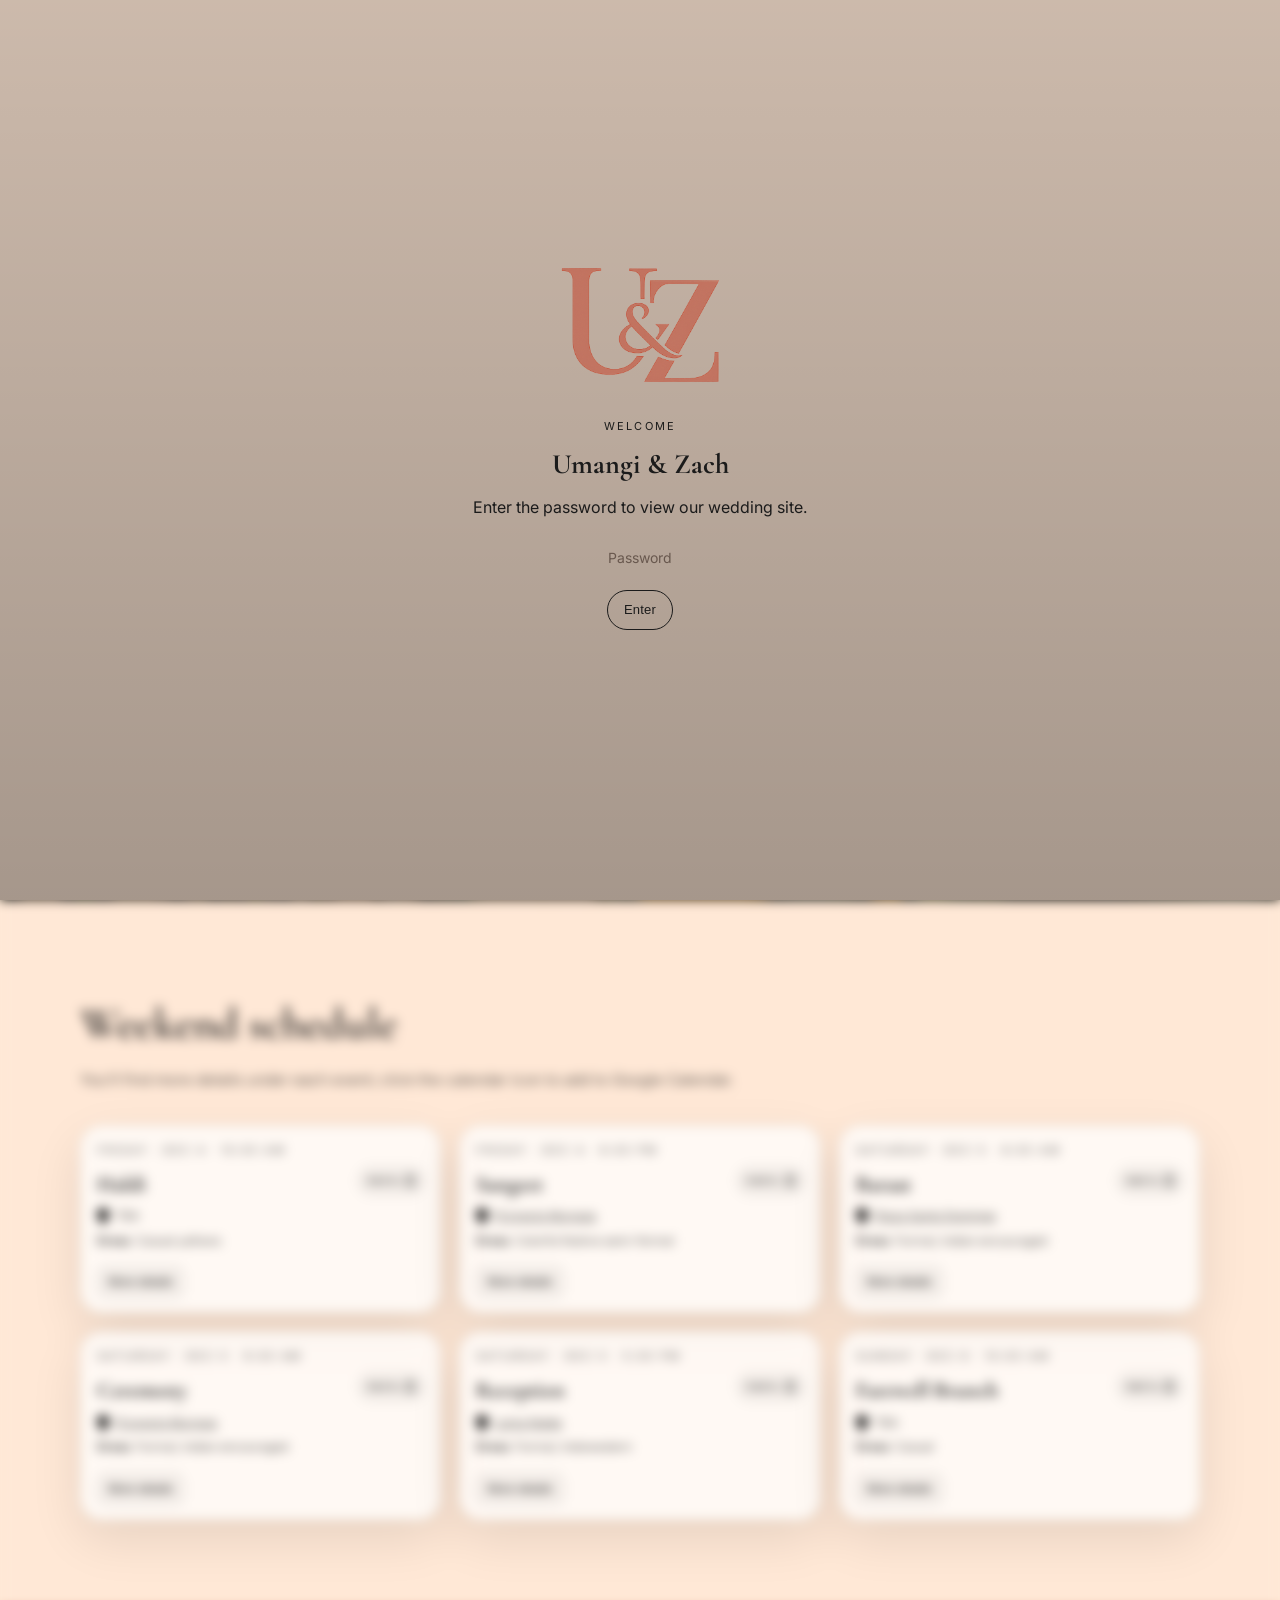
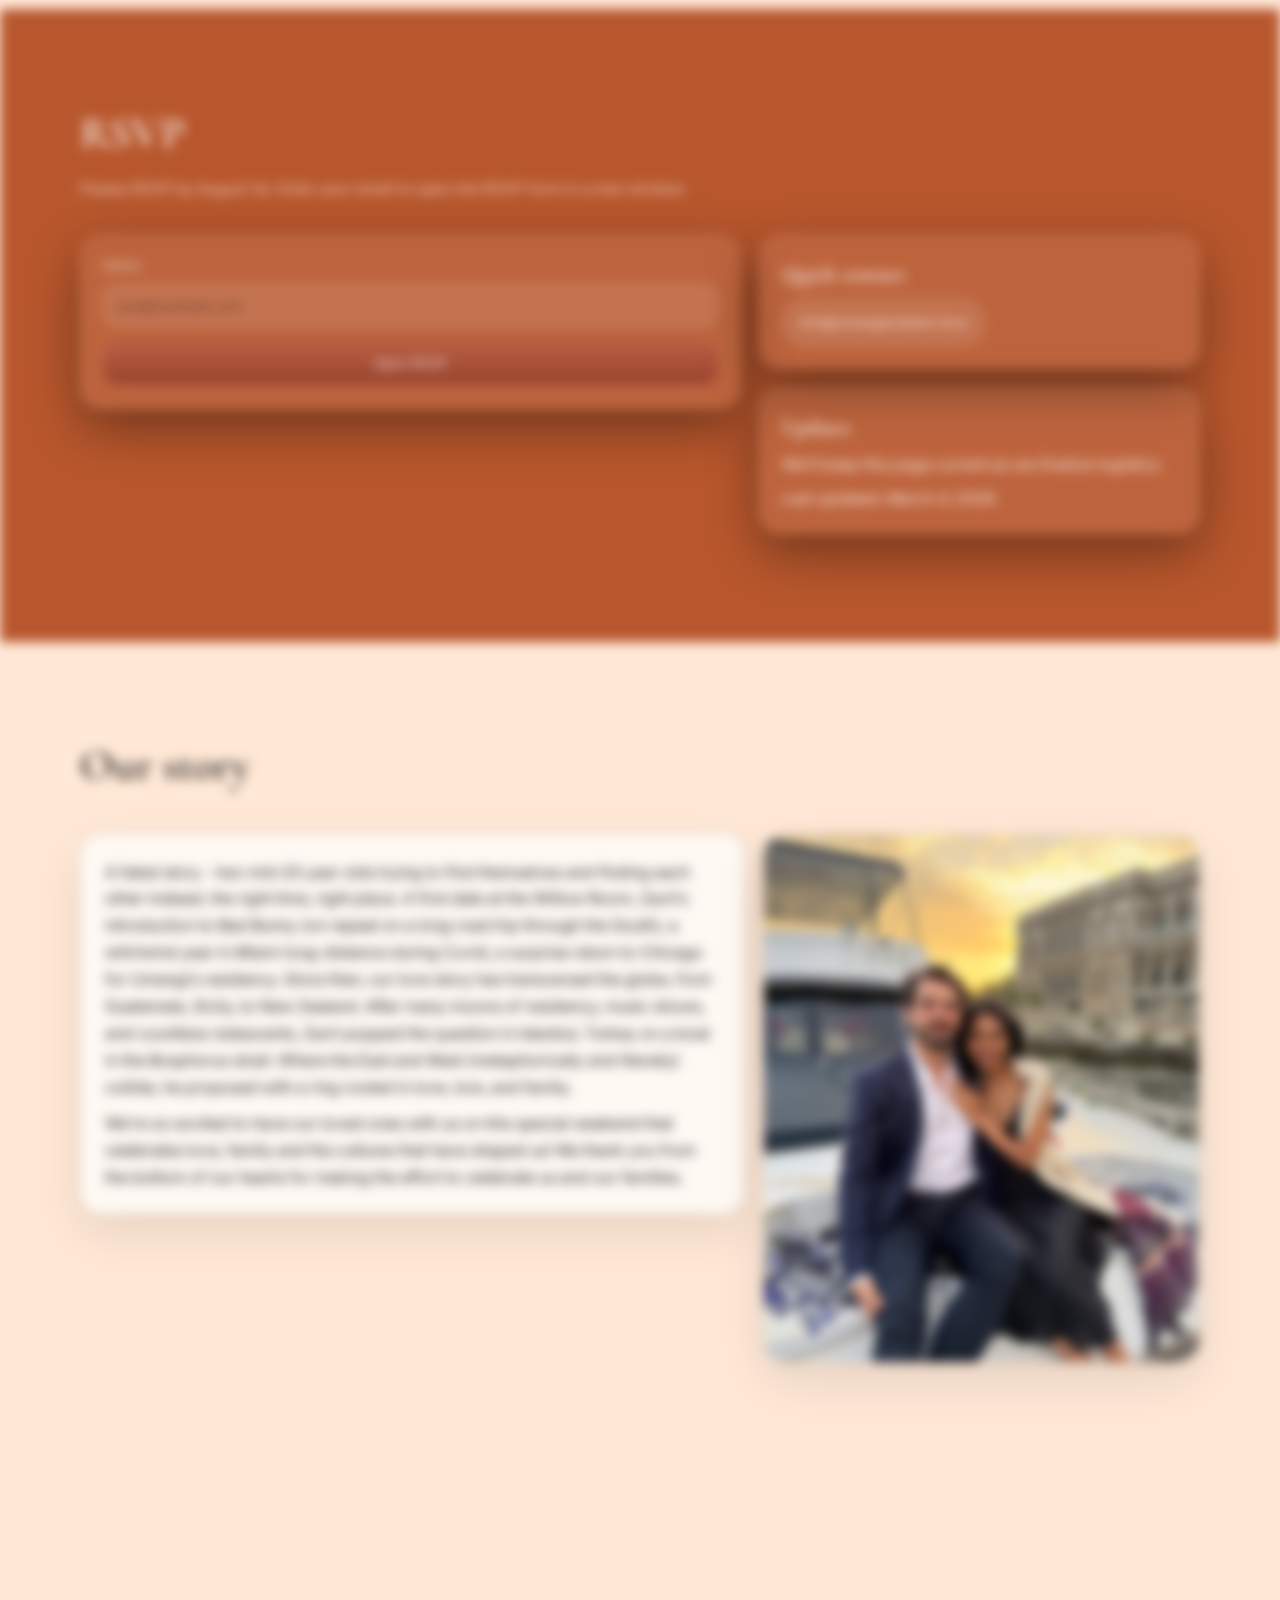
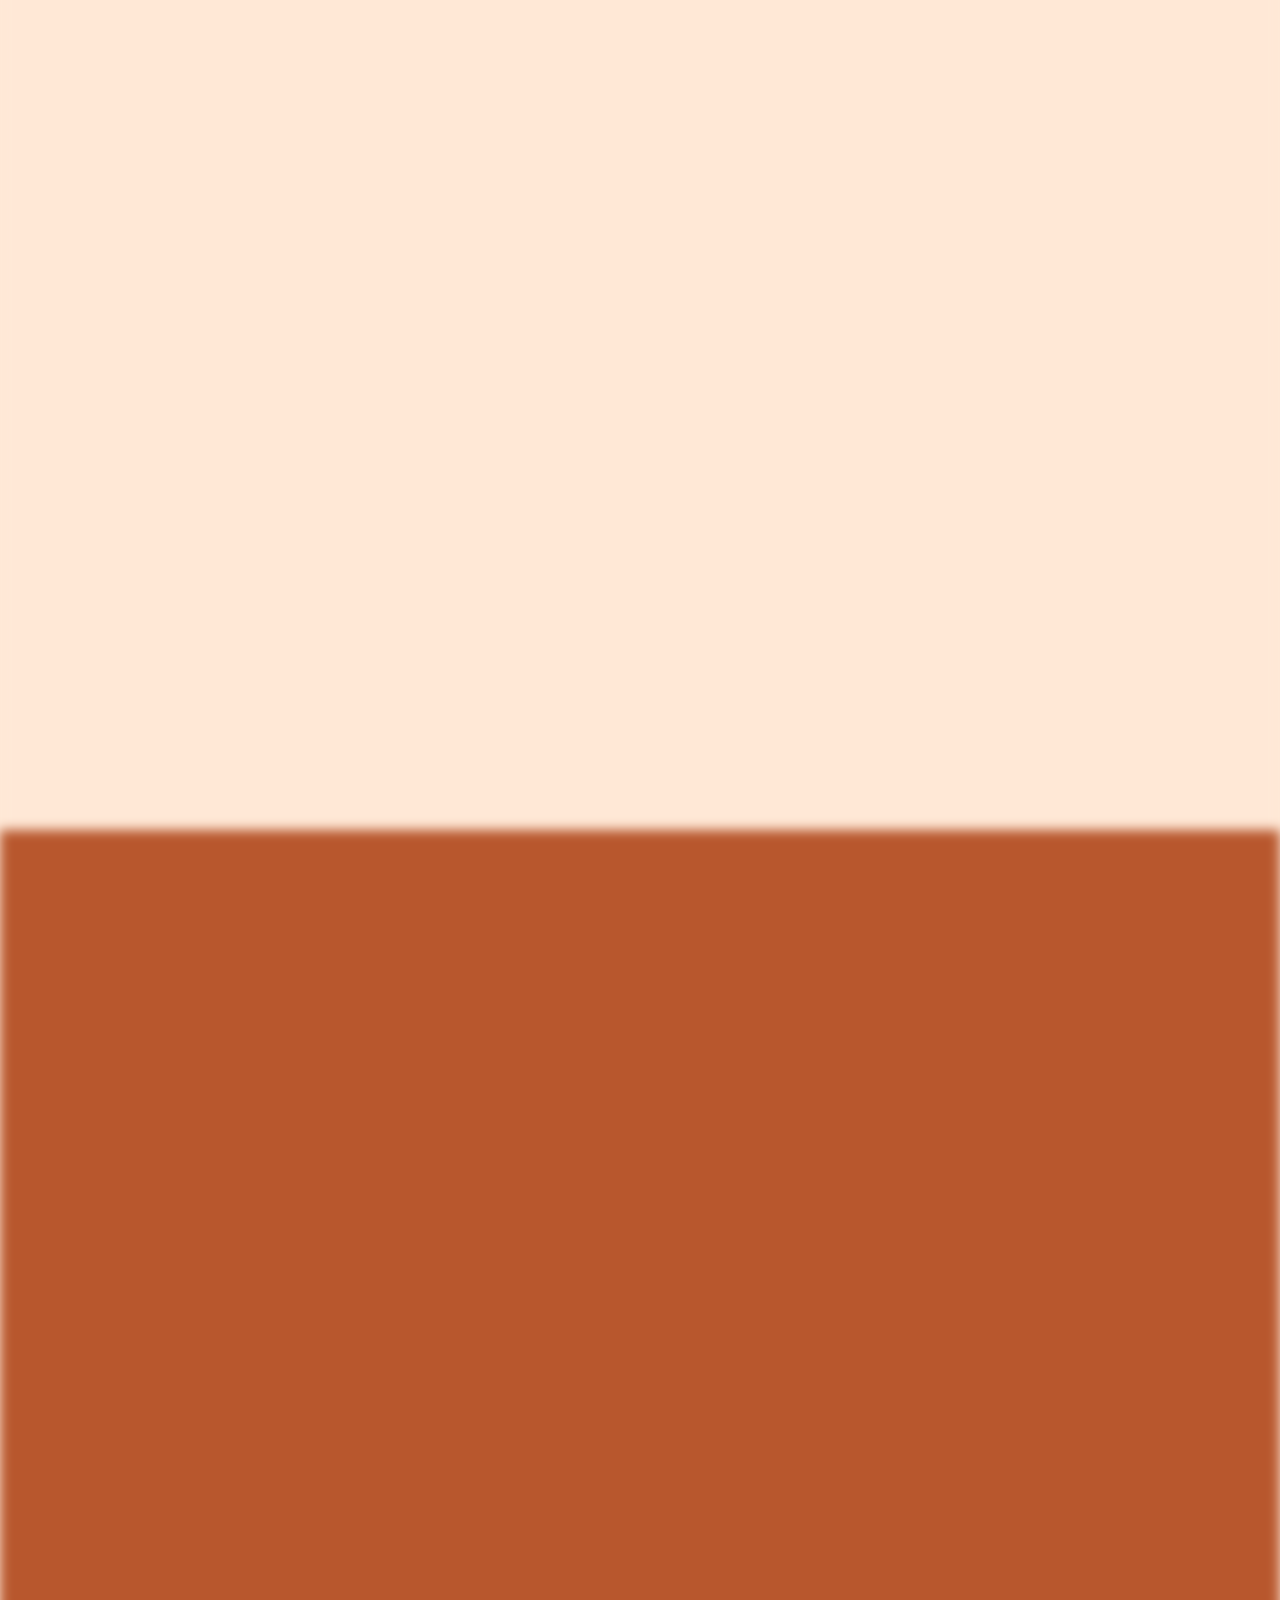
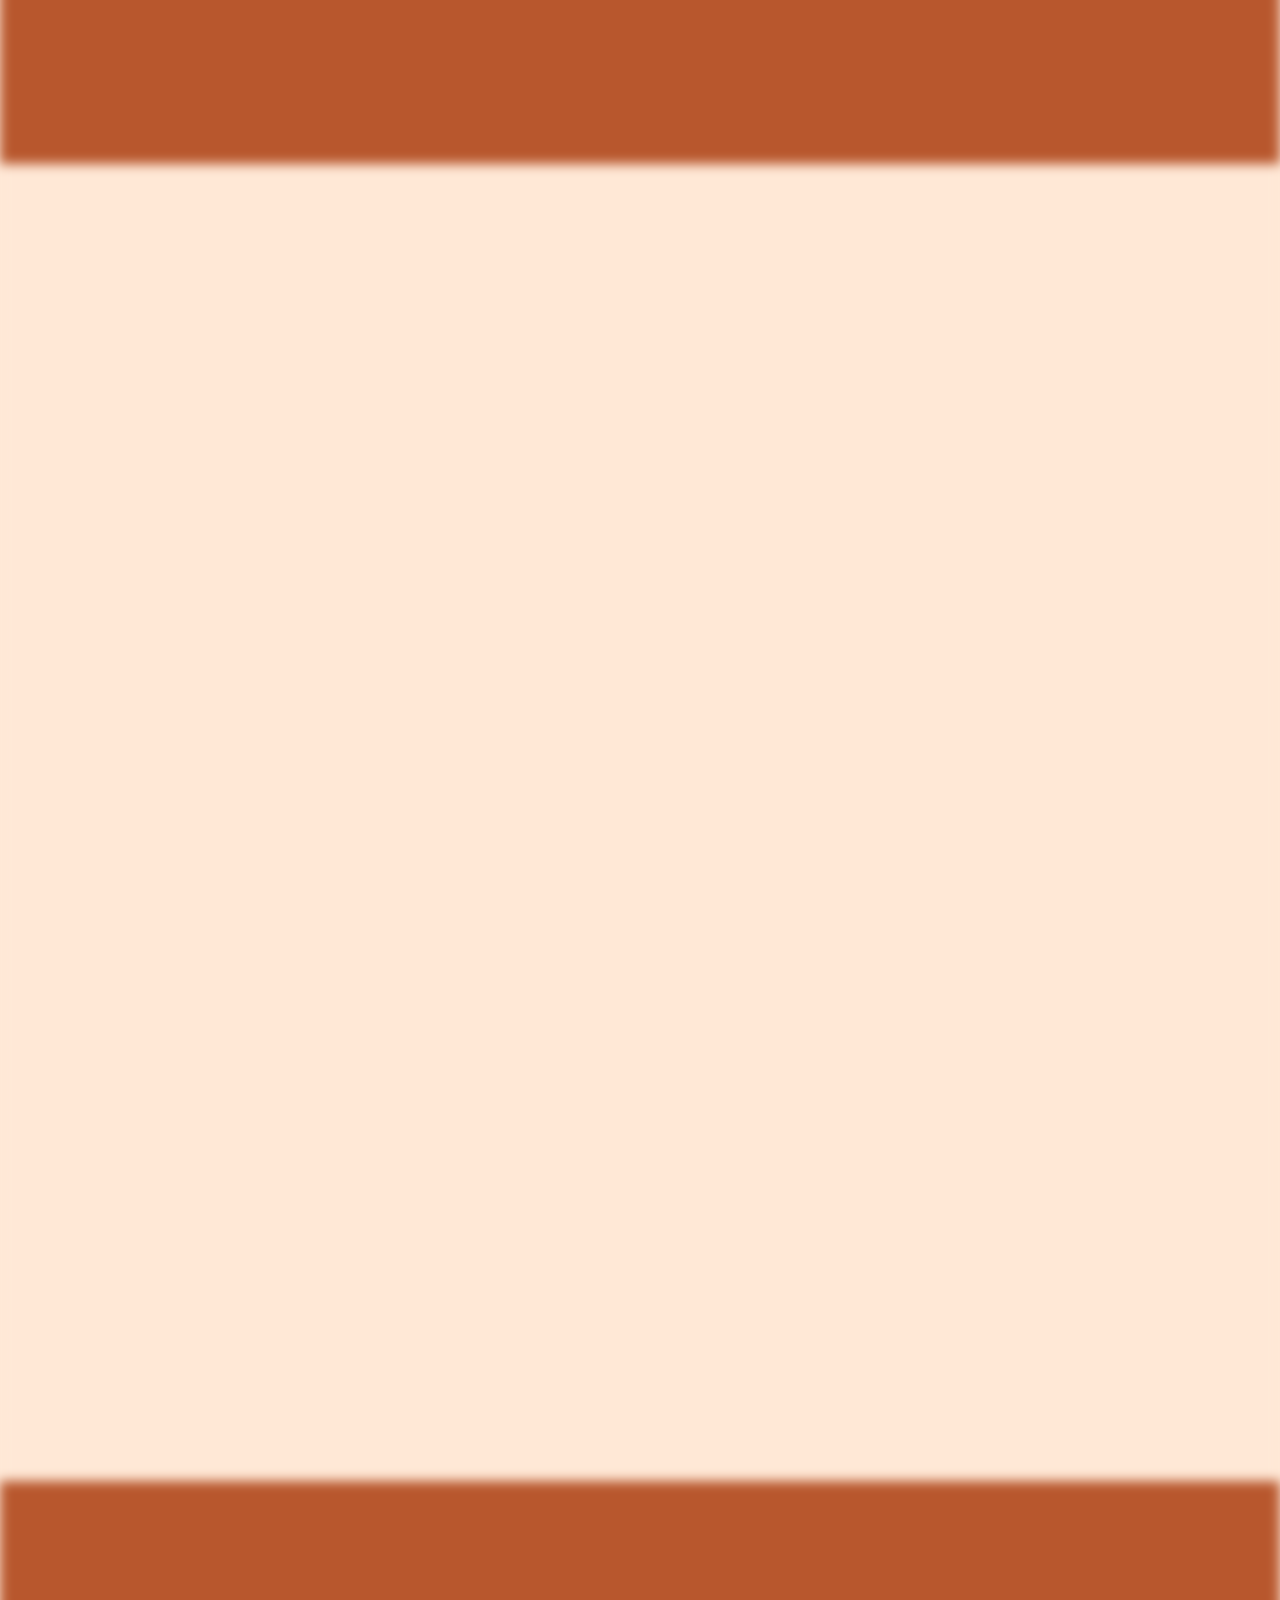
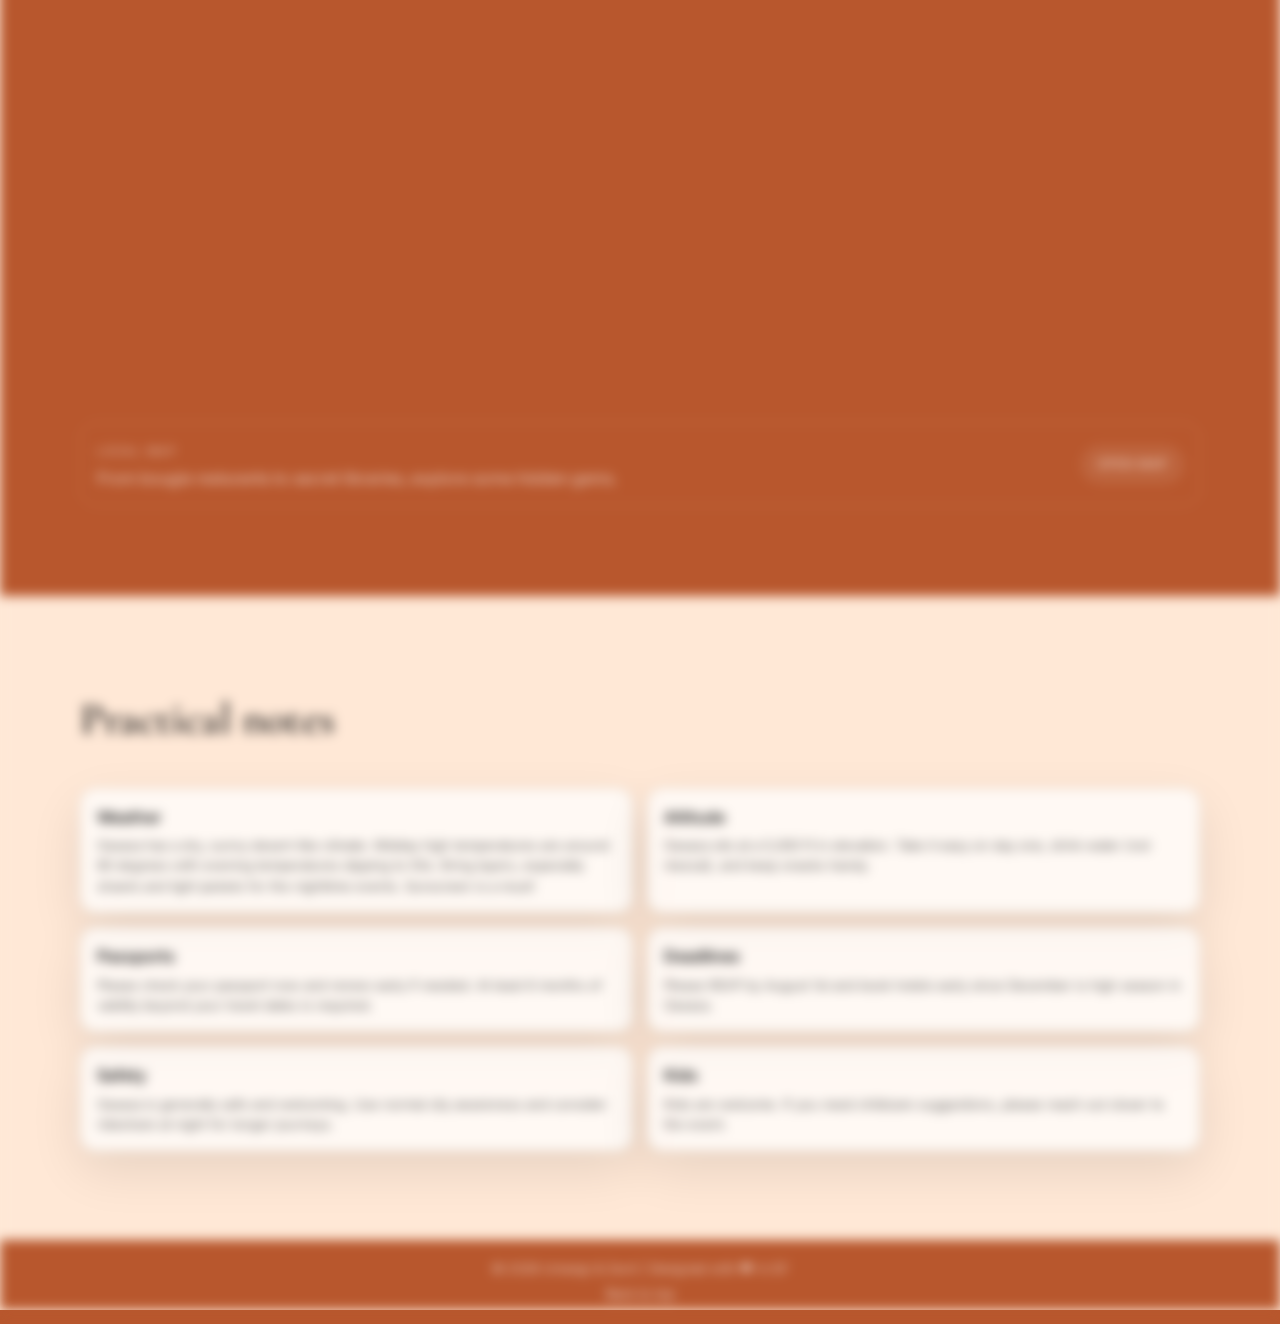
==== 5t6y7u8k/index.html @ c5710101 "Refine site flow, palette, RSVP field cues, and mobile menu" ====
<!doctype html>
<html lang="en">
<head>
  <meta charset="utf-8" />
  <meta name="viewport" content="width=device-width, initial-scale=1" />
  <meta name="theme-color" content="#0f1210" />
  <title>#ChalmedByPatel</title>
  <meta name="description" content="Umangi & Zach — Oaxaca, Mexico. Wedding weekend details, travel, and RSVP." />
  <link rel="icon" href='data:image/svg+xml,<svg xmlns="http://www.w3.org/2000/svg" viewBox="0 0 100 100"><text y=".9em" font-size="90">💍</text></svg>' />

  <!-- Fonts: swap if you prefer -->
  <link rel="preconnect" href="https://fonts.googleapis.com">
  <link rel="preconnect" href="https://fonts.gstatic.com" crossorigin>
  <link href="https://fonts.googleapis.com/css2?family=Cormorant+Garamond:wght@400;500;600&family=Inter:wght@300;400;500;600&display=swap" rel="stylesheet">

  <link rel="stylesheet" href="assets/css/styles.css?v=20260219" />
</head>

<body>
  <div id="top" class="page-top" aria-hidden="true"></div>
  <a class="skip-link" href="#main">Skip to content</a>

  <div class="gate" id="gate" aria-hidden="false">
    <div class="gate__panel" role="dialog" aria-modal="true" aria-labelledby="gate-title">
      <div class="gate__logo" aria-hidden="true">
        <img src="assets/monogram.png" alt="" />
      </div>
      <p class="gate__eyebrow">Welcome</p>
      <h1 id="gate-title">Umangi &amp; Zach</h1>
      <p class="gate__lead">Enter the password to view our wedding site.</p>
      <form id="gate-form" class="gate__form" autocomplete="off">
        <input id="gate-pass" type="password" placeholder="Password" required />
        <button class="btn btn--ghost gate__cta" type="submit">Enter</button>
        <p id="gate-error" class="gate__error" aria-live="polite"></p>
      </form>
    </div>
  </div>

  <nav class="toc" aria-label="Site menu">
    <button class="toc__toggle" type="button" aria-expanded="false" aria-controls="tocPanel">
      <span class="toc__toggle-icon" aria-hidden="true"></span>
      <span class="toc__toggle-label">Menu</span>
    </button>
    <div class="toc__panel" id="tocPanel">
      <a href="#events">Events</a>
      <a class="toc__cta" href="#rsvp">RSVP</a>
      <a href="#story">Story</a>
      <a href="#travel">Travel</a>
      <a href="#stay">Stay</a>
      <a href="#activities">Eat + Do</a>
      <a href="#practical">FAQ</a>
    </div>
  </nav>

  <div id="site">
  <main id="main">
    <!-- HERO -->
    <section class="hero" aria-label="Hero">
      <div class="hero__media" role="img" aria-label="Oaxaca landscape placeholder background"></div>
      <div class="hero__overlay"></div>

      <div class="container hero__content">
        <p class="kicker reveal">We’re getting married!</p>
        <h1 class="hero__title reveal">Umangi & Zach</h1>
        <p class="hero__subtitle reveal">
          Oaxaca, Mexico · December 4–6, 2026
        </p>

        <div class="countdown reveal" aria-live="polite">
          <div class="countdown__grid" id="countdown" data-date="2026-12-04T09:00:00-06:00">
            <div class="countdown__cell">
              <span class="countdown__value" data-part="days">--</span>
              <span class="countdown__unit">Days</span>
            </div>
            <div class="countdown__cell">
              <span class="countdown__value" data-part="hours">--</span>
              <span class="countdown__unit">Hours</span>
            </div>
            <div class="countdown__cell">
              <span class="countdown__value" data-part="minutes">--</span>
              <span class="countdown__unit">Minutes</span>
            </div>
            <div class="countdown__cell">
              <span class="countdown__value" data-part="seconds">--</span>
              <span class="countdown__unit">Seconds</span>
            </div>
          </div>
        </div>
        <p class="hero__rsvp-note reveal">
          Please RSVP by August 1st. <a href="#rsvp">RSVP here</a>
        </p>
        <a class="scroll-cue" href="#events" aria-label="Scroll for more">
          <svg class="scroll-cue__icon" viewBox="0 0 24 24" aria-hidden="true" focusable="false">
            <path d="M6 9l6 6 6-6" fill="none" stroke="currentColor" stroke-width="2" stroke-linecap="round" stroke-linejoin="round" />
          </svg>
        </a>
      </div>
    </section>

    <!-- STORY -->
    <section class="section section--light" id="story">
      <div class="container">
        <div class="section__header">
          <h2 class="section__title reveal">Our story</h2>
        </div>

        <div class="story-layout">
          <div class="card reveal story-layout__intro">
            <p class="story-prose">
              A fated story - two mid-20 year olds trying to find themselves and finding each other instead; the right time, right place. A first date at the Willow Room, Zach&rsquo;s introduction to Bad Bunny (on repeat on a long road trip through the South), a whirlwind year in Miami long-distance during Covid, a surprise return to Chicago for Umangi&rsquo;s residency. Since then, our love story has transversed the globe, from Guatemala, Sicily, to New Zealand. After many moons of residency, music shows, and countless restaurants, Zach popped the question in Istanbul, Turkey on a boat in the Bosphorus strait. Where the East and West (metaphorically and literally) collide, he proposed with a ring rooted in love, lore, and family.
            </p>
            <p class="story-prose">
              We&rsquo;re so excited to have our loved ones with us on this special weekend that celebrates love, family and the cultures that have shaped us! We thank you from the bottom of our hearts for making the effort to celebrate us and our families.
            </p>
          </div>

          <figure class="story-photo-card reveal story-layout__photo1">
            <button class="story-photo-card__btn" type="button" data-lightbox="assets/photo1.jpg" data-lightbox-alt="Umangi and Zachary">
              <img src="assets/photo1.jpg" alt="Umangi and Zachary" width="4098" height="4966" loading="lazy" />
            </button>
          </figure>

          <div class="card reveal story-layout__why">
            <h3>Why Oaxaca</h3>
            <p class="story-prose">
              On a serendipitous trip to Oaxaca City, Zach and his now best man Karthik discovered the wealth of culinary yumminess, from moles to mezcal, rich artisanal culture, and the overall sense of place in this historical city. When deciding the wedding location, Umangi got around to the idea and wholly trusted Zach in deciding this city as our wedding destination (and she&rsquo;s thrilled she did!).
            </p>
            <p class="story-prose">
              For us, Oaxaca City is a place where our values integrate, with appreciation of culture, cuisine, and community in a beautifully sunny location in the backdrop of the Sierra Madre Mountains. (Also moles, tlayudas, tostadas galore.)
            </p>
            <p class="story-prose">
              Oaxaca is known for its indigenous culture, 16th century colonial architecture, rich art scene, and is known as one of Mexico&rsquo;s gastronomic capitals. We hope you enjoy this whimsical city as much as we do!
            </p>
          </div>

          <figure class="story-photo-card reveal story-layout__photo2">
            <button class="story-photo-card__btn" type="button" data-lightbox="assets/photo2.jpg" data-lightbox-alt="Umangi and Zachary together">
              <img src="assets/photo2.jpg" alt="Umangi and Zachary together" width="2448" height="3264" loading="lazy" />
            </button>
          </figure>

          <figure class="story-photo-card reveal story-layout__photo3">
            <button class="story-photo-card__btn" type="button" data-lightbox="assets/photo3.jpg" data-lightbox-alt="Umangi and Zachary on their travels">
              <img src="assets/photo3.jpg" alt="Umangi and Zachary on their travels" width="3092" height="4178" loading="lazy" />
            </button>
          </figure>

          <div class="card reveal story-layout__expect">
            <h3>What to expect</h3>
            <p class="story-prose">
              We are excited to bring our family, friends, and loved ones to join us for the merging of two families, Indian wedding style, in beautiful Oaxaca! In keeping with the Hindu wedding, our wedding will have four events: Haldi, Sangeet, Wedding ceremony and Reception. Bring your Indian lehengas, bright colorful clothes, and open hearts for a weekend full of joy, tradition, and cultural experiences.
            </p>
          </div>

          <figure class="story-photo-card reveal story-layout__photo4">
            <button class="story-photo-card__btn" type="button" data-lightbox="assets/photo4.jpg" data-lightbox-alt="Umangi and Zachary celebrating together">
              <img src="assets/photo4.jpg" alt="Umangi and Zachary celebrating together" width="2316" height="2300" loading="lazy" />
            </button>
          </figure>
        </div>
      </div>
    </section>

    <!-- EVENTS -->
    <section class="section section--light" id="events">
      <div class="container">
        <div class="section__header">
          <h2 class="section__title reveal">Weekend schedule</h2>
          <p class="section__lead reveal">You'll find more details under each event; click the calendar icon to add to Google Calendar.</p>
        </div>

        <div class="grid-4">
          <article class="event-card reveal">
            <div class="event-card__top">
              <p class="event-card__day">Friday · Dec 4 · 10:00 AM</p>
              <div class="event-card__title-row">
                <h3 class="event-card__title">Haldi</h3>
                <a class="event-card__cta event-card__cta--inline" href="https://calendar.google.com/calendar/render?action=TEMPLATE&text=Haldi&dates=20261204T100000/20261204T120000&details=About%3A%20The%20haldi%20is%20a%20wedding%20ritual%20where%20relatives%20and%20friends%20apply%20a%20paste%20composed%20of%20turmeric%2C%20sandalwood%20and%20other%20herbs%20to%20the%20bride%20and%20groom.%20The%20purpose%20is%20to%20rid%20the%20couple%20of%20buri%20nazar%20%28evil%20eye%29%2C%20offer%20blessings%2C%20and%20to%20cleanse%20the%20couple%20before%20the%20religious%20ceremony.%0A%0ADress%3A%20Think%20bright%20colors%20and%20breezy%20outdoor%20vibes.%20Yellow%20is%20traditional%20and%20encouraged%2C%20but%20any%20cheerful%20colors%20are%20welcome.%0A%0ATimes%20may%20shift%20slightly%3B%20please%20check%20the%20website%20for%20updates.&location=Oaxaca%2C%20Mexico&ctz=America/Mexico_City" target="_blank" rel="noreferrer">
                  Add to <span class="event-card__cta-icon" aria-hidden="true"></span>
                </a>
              </div>
              <p class="event-card__meta"><span class="event-card__pin" aria-hidden="true"></span>TBA</p>
              <p class="event-card__dress"><span>Dress</span> Casual yellows</p>
            </div>
            <div class="event-card__body">
              <button class="event-card__details-trigger" type="button" aria-haspopup="dialog" aria-controls="modal-haldi">
                More details
              </button>
            </div>
          </article>

          <article class="event-card reveal">
            <div class="event-card__top">
              <p class="event-card__day">Friday · Dec 4 · 6:00 PM</p>
              <div class="event-card__title-row">
                <h3 class="event-card__title">Sangeet</h3>
                <a class="event-card__cta event-card__cta--inline" href="https://calendar.google.com/calendar/render?action=TEMPLATE&text=Sangeet&dates=20261204T180000/20261204T220000&details=About%3A%20The%20Sangeet%20is%20a%20pre-wedding%20party%20filled%20with%20music%2C%20dancing%2C%20and%20dance%20performances%20from%20friends%20and%20family.%20Expect%20lively%20music%2C%20choreographed%20dances%20and%20a%20packed%20dance%20floor.%0A%0ADress%3A%20Indian%20attire%20is%20encouraged%20%E2%80%94%20think%20lehengas%2C%20saris%2C%20or%20festive%20wear.%20Men%20are%20welcome%20to%20wear%20kurtas%20or%20casual%20suits.%20Bold%20colors%20and%20statement%20accessories%20are%20all%20welcome.%20Ladies%20are%20recommended%20to%20wear%20block%20heels%2C%20flats%2C%20or%20sandals%20for%20the%20entirety%20of%20this%20wedding%20weekend%20%E2%80%94%20cobblestone%20streets%20are%20not%20friendly%20to%20stilettos.%0A%0ATimes%20may%20shift%20slightly%3B%20please%20check%20the%20website%20for%20updates.&location=Proyecto%20Murguia%2C%20Oaxaca%2C%20Mexico&ctz=America/Mexico_City" target="_blank" rel="noreferrer">
                  Add to <span class="event-card__cta-icon" aria-hidden="true"></span>
                </a>
              </div>
              <p class="event-card__meta">
                <span class="event-card__pin" aria-hidden="true"></span>
                <a href="https://www.google.com/maps/d/viewer?mid=1Snk8KBPhDesE367sYU2ruQP3VvQSWo0&ll=17.06374%2C-96.72375&z=18" target="_blank" rel="noreferrer">Proyecto Murguia</a>
              </p>
              <p class="event-card__dress"><span>Dress</span> Colorful festive semi-formal</p>
            </div>
            <div class="event-card__body">
              <button class="event-card__details-trigger" type="button" aria-haspopup="dialog" aria-controls="modal-sangeet">
                More details
              </button>
            </div>
          </article>

          <article class="event-card reveal">
            <div class="event-card__top">
              <p class="event-card__day">Saturday · Dec 5 · 8:00 AM</p>
              <div class="event-card__title-row">
                <h3 class="event-card__title">Baraat</h3>
                <a class="event-card__cta event-card__cta--inline" href="https://calendar.google.com/calendar/render?action=TEMPLATE&text=Baraat&dates=20261205T080000/20261205T090000&details=About%3A%20The%20Baraat%20is%20the%20wedding%20procession%20that%20marks%20the%20groom%E2%80%99s%20arrival%20to%20the%20ceremony.%20Accompanied%20by%20music%2C%20dancing%2C%20and%20plenty%20of%20energy%2C%20the%20groom%E2%80%99s%20family%20and%20friends%20parade%20together%20to%20officially%20kick%20off%20the%20wedding%20day%20%28and%20the%20bride%E2%80%99s%20family%20will%20also%20join%20in%21%29.%0A%0ADress%3A%20Wear%20ceremony-ready%20attire%20that%20still%20allows%20you%20to%20move%20and%20dance.%20Indian%20formalwear%20or%20festive%20Western%20outfits%20are%20both%20welcome.%20The%20Baraat%20involves%20walking%2C%20standing%2C%20and%20dancing.%20Ladies%20are%20recommended%20to%20wear%20low%2C%20block%20heels%20or%20flats%20%E2%80%94%20RIP%20stilettos.%20Oaxaca%20is%20sunny%20with%20a%20bit%20of%20a%20morning%20desert-chill%2C%20so%20dress%20accordingly.%0A%0ATimes%20may%20shift%20slightly%3B%20please%20check%20the%20website%20for%20updates.&location=Plaza%20Santo%20Domingo%2C%20Oaxaca%2C%20Mexico&ctz=America/Mexico_City" target="_blank" rel="noreferrer">
                  Add to <span class="event-card__cta-icon" aria-hidden="true"></span>
                </a>
              </div>
              <p class="event-card__meta">
                <span class="event-card__pin" aria-hidden="true"></span>
                <a href="https://www.google.com/maps/d/viewer?mid=1Snk8KBPhDesE367sYU2ruQP3VvQSWo0&ll=17.06538890000002%2C-96.7239103&z=18" target="_blank" rel="noreferrer">Plaza Santo Domingo</a>
              </p>
              <p class="event-card__dress"><span>Dress</span> Formal; Indian encouraged</p>
            </div>
            <div class="event-card__body">
              <button class="event-card__details-trigger" type="button" aria-haspopup="dialog" aria-controls="modal-baraat">
                More details
              </button>
            </div>
          </article>

          <article class="event-card reveal">
            <div class="event-card__top">
              <p class="event-card__day">Saturday · Dec 5 · 9:00 AM</p>
              <div class="event-card__title-row">
                <h3 class="event-card__title">Ceremony</h3>
                <a class="event-card__cta event-card__cta--inline" href="https://calendar.google.com/calendar/render?action=TEMPLATE&text=Ceremony&dates=20261205T090000/20261205T120000&details=About%3A%20The%20Hindu%20wedding%20ceremony%20is%20a%20sacred%20and%20symbolic%20celebration%20of%20love%2C%20commitment%2C%20and%20unity.%20Rooted%20in%20ancient%20Vedic%20tradition%20and%20aligned%20with%20the%20Muhurat%2C%20the%20ceremony%20is%20led%20by%20a%20priest%20through%20a%20series%20of%20pujas%2C%20prayers%2C%20and%20vows.%20These%20traditions%20symbolize%20the%20spiritual%20merging%20of%20two%20souls%2C%20to%20journey%20together%20through%20the%20ups%20and%20downs%20of%20life.%20Guests%20are%20invited%20to%20observe%2C%20reflect%2C%20and%20celebrate%20alongside%20the%20couple.%0A%0ADress%3A%20This%20is%20a%20formal%20and%20traditional%20event.%20Indian%20attire%20is%20encouraged%20%E2%80%94%20saris%2C%20lehengas%2C%20kurtas%20are%20all%20welcome.%20Please%20plan%20for%20an%20outdoor%20setting.%20Respectfully%2C%20please%20do%20not%20wear%20black%20or%20white%20to%20this%20event.%0A%0ATimes%20may%20shift%20slightly%3B%20please%20check%20the%20website%20for%20updates.&location=Proyecto%20Murguia%2C%20Oaxaca%2C%20Mexico&ctz=America/Mexico_City" target="_blank" rel="noreferrer">
                  Add to <span class="event-card__cta-icon" aria-hidden="true"></span>
                </a>
              </div>
              <p class="event-card__meta">
                <span class="event-card__pin" aria-hidden="true"></span>
                <a href="https://www.google.com/maps/d/viewer?mid=1Snk8KBPhDesE367sYU2ruQP3VvQSWo0&ll=17.06374%2C-96.72375&z=18" target="_blank" rel="noreferrer">Proyecto Murguia</a>
              </p>
              <p class="event-card__dress"><span>Dress</span> Formal; Indian encouraged</p>
            </div>
            <div class="event-card__body">
              <button class="event-card__details-trigger" type="button" aria-haspopup="dialog" aria-controls="modal-ceremony">
                More details
              </button>
            </div>
          </article>

          <article class="event-card reveal">
            <div class="event-card__top">
              <p class="event-card__day">Saturday · Dec 5 · 5:00 PM</p>
              <div class="event-card__title-row">
                <h3 class="event-card__title">Reception</h3>
                <a class="event-card__cta event-card__cta--inline" href="https://calendar.google.com/calendar/render?action=TEMPLATE&text=Reception&dates=20261205T170000/20261206T000000&details=About%3A%20The%20reception%20is%20a%20celebration%20of%20the%20newly%20married%20couple%20%E2%80%94%20a%20night%20to%20relax%2C%20toast%2C%20and%20dance%20after%20the%20ceremony.%20Expect%20heartfelt%20speeches%2C%20high%20energy%2C%20and%20a%20packed%20dance%20floor.%0A%0ADress%3A%20Indian%20eveningwear%20or%20Western%20formal%20attire%20are%20both%20welcome.%20Think%20rich%20colors%20and%20statement%20accessories.%20This%20is%20an%20outdoor%20event%2C%20heaters%20will%20be%20present%20and%20ladies%20should%20plan%20to%20bring%20shawls%20and/or%20light%20jackets%20for%20the%20evening.%20Again%2C%20no%20stilettos%2C%20this%20is%20a%20wild%20agave%20sustainable%20sanctuary.%0A%0ATimes%20may%20shift%20slightly%3B%20please%20check%20the%20website%20for%20updates.&location=Loma%20Nobles%2C%20Oaxaca%2C%20Mexico&ctz=America/Mexico_City" target="_blank" rel="noreferrer">
                  Add to <span class="event-card__cta-icon" aria-hidden="true"></span>
                </a>
              </div>
              <p class="event-card__meta">
                <span class="event-card__pin" aria-hidden="true"></span>
                <a href="https://www.google.com/maps/d/viewer?mid=1Snk8KBPhDesE367sYU2ruQP3VvQSWo0&ll=17.15174%2C-96.769&z=18" target="_blank" rel="noreferrer">Loma Noble</a>
              </p>
              <p class="event-card__dress"><span>Dress</span> Formal; Indowestern</p>
            </div>
            <div class="event-card__body">
              <button class="event-card__details-trigger" type="button" aria-haspopup="dialog" aria-controls="modal-reception">
                More details
              </button>
            </div>
          </article>

          <article class="event-card reveal">
            <div class="event-card__top">
              <p class="event-card__day">Sunday · Dec 6 · 10:00 AM</p>
              <div class="event-card__title-row">
                <h3 class="event-card__title">Farewell Brunch</h3>
                <a class="event-card__cta event-card__cta--inline" href="https://calendar.google.com/calendar/render?action=TEMPLATE&text=Farewell%20Brunch&dates=20261206T100000/20261206T120000&details=About%3A%20Join%20us%20the%20morning%20after%20the%20wedding%20for%20a%20relaxed%20farewell%20brunch%20before%20everyone%20heads%20home.%20This%20is%20a%20chance%20to%20unwind%2C%20share%20stories%20from%20the%20weekend%2C%20and%20spend%20a%20few%20final%20moments%20together%20before%20departures.%0A%0ADress%3A%20Casual%20and%20comfortable.%20Sunglasses%20encouraged.%0A%0ATimes%20may%20shift%20slightly%3B%20please%20check%20the%20website%20for%20updates.&location=Oaxaca%2C%20Mexico&ctz=America/Mexico_City" target="_blank" rel="noreferrer">
                  Add to <span class="event-card__cta-icon" aria-hidden="true"></span>
                </a>
              </div>
              <p class="event-card__meta"><span class="event-card__pin" aria-hidden="true"></span>TBA</p>
              <p class="event-card__dress"><span>Dress</span> Casual</p>
            </div>
            <div class="event-card__body">
              <button class="event-card__details-trigger" type="button" aria-haspopup="dialog" aria-controls="modal-brunch">
                More details
              </button>
            </div>
          </article>
        </div>


      </div>
    </section>

    <!-- TRAVEL -->
    <section class="section section--dark" id="travel">
      <div class="container">
        <div class="section__header">
          <h2 class="section__title reveal">Travel</h2>
          <p class="section__lead reveal">
            One stop away from most major US cities, Oaxaca is easy to reach with a bit of planning.
          </p>
        </div>

        <div class="two-col">
          <div class="card card--dark reveal">
            <h3>Flights</h3>
            <p>
              Best option: fly directly into <strong>Oaxaca International Airport (OAX)</strong> or route via <strong>Mexico City (MEX)</strong> and connect onward. We recommend arriving by Thursday evening to enjoy the full celebration.
            </p>
            <p class="muted">
              Mexico City is one of our favorite big cities! Break up the journey with a stopover if you can. <em>Pro Tip: Centurion lounge at MEX makes a mean carajilo.</em>
            </p>
          </div>

          <div class="card card--dark reveal">
            <h3>Getting around</h3>
            <p>
              Most guests will be comfortable using their feet or rideshare/taxis within the city. For events outside town,
              we’ll provide transportation. For airport transfers <button class="inline-button modal-trigger" type="button" aria-haspopup="dialog" aria-controls="modal-airport">click here</button>.
            </p>
            <p class="muted">
              For rideshare, DiDi Rider is widely used and reliable in Oaxaca. Download the app in advance and set up your account.
            </p>
          </div>
        </div>

        <div class="image-row image-row--dark">
          <div class="flight-tool reveal">
            <div class="flight-tool__header">
              <h3>Search flights to Oaxaca</h3>
            </div>
            <form id="flightSearchForm" class="flight-tool__form" autocomplete="on">
              <div class="field">
                <label for="flight-origin">From</label>
                <input id="flight-origin" name="origin" type="text" placeholder="SFO or city" value="SFO" list="flight-airports" required autocomplete="off" />
              </div>
              <div class="field">
                <label for="flight-dest">To</label>
                <input id="flight-dest" name="dest" type="text" value="OAX" readonly aria-readonly="true" />
              </div>
              <div class="field">
                <label for="flight-depart">Depart</label>
                <input id="flight-depart" name="depart" type="date" value="2026-12-03" required />
              </div>
              <div class="field">
                <label for="flight-return">Return</label>
                <input id="flight-return" name="return" type="date" value="2026-12-06" />
              </div>
              <button class="btn btn--ghost flight-tool__cta" type="submit">Search Google Flights</button>
              <datalist id="flight-airports"></datalist>
            </form>
          </div>

          <figure class="image-card reveal">
            <button class="image-card__btn" type="button" data-lightbox="assets/flights.png" data-lightbox-alt="Flights into Oaxaca">
              <img
                src="assets/flights.png"
                alt="Flights into Oaxaca"
                loading="lazy"
              />
            </button>
            <figcaption>Getting here: Non-stop flight routes</figcaption>
          </figure>
        </div>
      </div>
    </section>

    <!-- STAY -->
    <section class="section section--light" id="stay">
      <div class="container">
        <div class="section__header">
          <h2 class="section__title reveal">Where to stay</h2>
          <p class="section__lead reveal">
            A few suggested hotels where we have secured special pricing; remember December is busy season so book early! For larger groups there are many beautiful villas available on Airbnb.
          </p>
        </div>

        <div class="grid-3">
          <article class="stay-card reveal">
            <h3>Hotel ABU</h3>
            <img class="stay-card__image" src="assets/hotel_abu.jpeg" alt="Hotel ABU exterior" width="2000" height="1333" loading="lazy" />
            <p>
              A comfortable three-star stay in Centro and one of the best-value options for the wedding weekend.
            </p>
            <div class="stay-card__bottom">
              <p class="muted">Price: $100+</p>
              <button class="stay-card__details-trigger modal-trigger" type="button" aria-haspopup="dialog" aria-controls="modal-hotel-abu">More details</button>
            </div>
          </article>

          <article class="stay-card reveal">
            <h3>Hotel Parador de Alcalá</h3>
            <img class="stay-card__image stay-card__image--parador" src="assets/hotelparador.jpeg" alt="Hotel Parador de Alcalá" width="3312" height="2097" loading="lazy" />
            <p>
              A polished boutique stay on Oaxaca’s main pedestrian street, close to all the city has to offer.
            </p>
            <div class="stay-card__bottom">
              <p class="muted">Price: $165+</p>
              <button class="stay-card__details-trigger modal-trigger" type="button" aria-haspopup="dialog" aria-controls="modal-hotel-parador">More details</button>
            </div>
          </article>

          <article class="stay-card reveal">
            <h3>Hotel Sin Nombre</h3>
            <img class="stay-card__image" src="assets/hotel_sinnombre.jpg" alt="Hotel Sin Nombre interior" width="900" height="500" loading="lazy" />
            <p>
              A striking design-forward boutique stay with rooftop breakfast, and the hotel reserved in full for our guests.
            </p>
            <div class="stay-card__bottom">
              <p class="muted">Price: $280+</p>
              <button class="stay-card__details-trigger modal-trigger" type="button" aria-haspopup="dialog" aria-controls="modal-hotel-sinnombre">More details</button>
            </div>
          </article>
        </div>

        <div class="map-embed reveal" aria-label="Oaxaca recommendations map">
          <iframe
            src="https://www.google.com/maps/d/embed?mid=1Snk8KBPhDesE367sYU2ruQP3VvQSWo0&ehbc=2E312F"
            loading="lazy"
            referrerpolicy="no-referrer-when-downgrade"
            allowfullscreen
            title="Oaxaca recommendations map"
          ></iframe>
        </div>

      </div>
    </section>

    <!-- LOCAL ACTIVITIES -->
    <section class="section section--dark" id="activities">
      <div class="container">
        <div class="section__header">
          <h2 class="section__title reveal">Our favorite spots</h2>
          <p class="section__lead reveal">
            A few ideas if you have extra time in Oaxaca.
          </p>
        </div>

        <div class="grid-3">
          <a class="card card--link reveal" href="https://www.google.com/maps/d/viewer?mid=1KO7G_dN8E0j9KfL0mjCIT1XXXEkfMoM&ll=17.065912754793793%2C-96.7234853503065&z=19" target="_blank" rel="noreferrer">
            <h3>Wander the Historic Center</h3>
            <img class="card-image" src="assets/oaxaca_streets.jpeg" alt="Colorful streets in Oaxaca" loading="lazy" />
          </a>

          <a class="card card--link reveal" href="https://www.google.com/maps/d/viewer?mid=1KO7G_dN8E0j9KfL0mjCIT1XXXEkfMoM&ll=17.056903200000008%2C-96.73284620000001&z=19" target="_blank" rel="noreferrer">
            <h3>Enjoy a Memela from Doña Vale</h3>
            <img class="card-image" src="assets/markets.png" alt="Oaxaca market scene" loading="lazy" />
          </a>

          <a class="card card--link reveal" href="https://www.google.com/maps/d/viewer?mid=1KO7G_dN8E0j9KfL0mjCIT1XXXEkfMoM&ll=17.043938630712056%2C-96.76832854942779&z=18" target="_blank" rel="noreferrer">
            <h3>Hike to Monte Albán</h3>
            <img class="card-image" src="assets/monte-alban.jpg" alt="Monte Albán ruins near Oaxaca" loading="lazy" />
          </a>
        </div>

        <div class="map-link reveal">
          <div class="map-link__content">
            <span class="map-link__eyebrow">Local map</span>
            <p>From bougie resturants to secret libraries, explore some hidden gems.</p>
          </div>
          <a class="map-link__cta" href="https://www.google.com/maps/d/viewer?mid=1KO7G_dN8E0j9KfL0mjCIT1XXXEkfMoM" target="_blank" rel="noreferrer">
            Open map
          </a>
        </div>
      </div>
    </section>

    <!-- PRACTICAL NOTES -->
    <section class="section section--light" id="practical">
      <div class="container">
        <div class="section__header">
          <h2 class="section__title reveal">Practical notes</h2>
        </div>

        <div class="faq reveal">
          <div class="faq__grid">
            <div class="faq__item">
              <p class="faq__q">Weather</p>
              <p class="faq__a">Oaxaca has a dry, sunny desert-like climate. Midday high temperatures are around 80 degrees with evening temperatures dipping to 50s. Bring layers, especially shawls and light jackets for the nighttime events. Sunscreen is a must!</p>
            </div>
            <div class="faq__item">
              <p class="faq__q">Altitude</p>
              <p class="faq__a">Oaxaca sits at a 5,000 ft in elevation. Take it easy on day one, drink water (not mezcal), and keep snacks handy.</p>
            </div>
            <div class="faq__item">
              <p class="faq__q">Passports</p>
              <p class="faq__a">Please check your passport now and renew early if needed. At least 6 months of validity beyond your travel dates is required.</p>
            </div>
            <div class="faq__item">
              <p class="faq__q">Deadlines</p>
              <p class="faq__a">Please RSVP by August 1st and book hotels early since December is high season in Oaxaca.</p>
            </div>
            <div class="faq__item">
              <p class="faq__q">Safety</p>
              <p class="faq__a">Oaxaca is generally safe and welcoming. Use normal city awareness and consider rideshare at night for longer journeys.</p>
            </div>
            <div class="faq__item">
              <p class="faq__q">Kids</p>
              <p class="faq__a">Kids are welcome. If you need childcare suggestions, please reach out closer to the event.</p>
            </div>
          </div>
        </div>
      </div>
    </section>

    <!-- RSVP -->
    <section class="section section--dark" id="rsvp">
      <div class="container">
        <div class="section__header">
          <h2 class="section__title reveal">RSVP</h2>
          <p class="section__lead reveal">
            Please RSVP by August 1st. Enter your email to open the RSVP form in a new window.
          </p>
        </div>

        <div class="rsvp">
          <form class="rsvp-form reveal" id="rsvp-lookup-form">
            <div class="field">
              <label for="rsvp-email">Email</label>
              <input id="rsvp-email" name="email" type="email" autocomplete="email" placeholder="you@example.com" required />
            </div>
            <button class="btn btn--primary btn--full" type="submit">Open RSVP</button>
          </form>

          <div class="rsvp-aside reveal">
            <div class="card">
              <h3>Quick contact</h3>
              <a class="btn btn--ghost" href="mailto:info@umangiandzach.love">info@umangiandzach.love</a>
            </div>

            <div class="card">
              <h3>Updates</h3>
              <p>
                We’ll keep this page current as we finalize logistics.
              </p>
              <p class="muted">
                Last updated: March 4, 2026.
              </p>
            </div>
          </div>
        </div>

      </div>
    </section>

    <!-- FOOTER -->
    <footer class="footer">
      <div class="container footer-inner">
        <p class="footer__line">© <span id="year"></span> Umangi & Zach | Designed with ❤️ in SF</p>
        <a class="footer__top" href="#top">Back to top</a>
      </div>
    </footer>
  </main>
  </div>

  <!-- Event modals -->
  <div class="event-modal" id="modal-haldi" role="dialog" aria-modal="true" aria-labelledby="modal-haldi-title" aria-hidden="true">
    <div class="event-modal__panel" role="document">
      <button class="event-modal__close" type="button" data-close>Close</button>
      <h3 class="event-modal__title" id="modal-haldi-title">Haldi</h3>
      <div class="event-modal__section">
        <h4>About</h4>
        <p>
          The haldi is a wedding ritual where relatives and friends apply a paste composed of turmeric, sandalwood and other herbs to the bride and groom. The purpose is to rid the couple of buri nazar (evil eye), offer blessings, and to cleanse the couple before the religious ceremony.
        </p>
      </div>
      <div class="event-modal__section">
        <h4>Dress</h4>
        <p>Think bright colors and breezy outdoor vibes. Yellow is traditional and encouraged, but any cheerful colors are welcome.</p>
      </div>
    </div>
  </div>

  <div class="event-modal" id="modal-sangeet" role="dialog" aria-modal="true" aria-labelledby="modal-sangeet-title" aria-hidden="true">
    <div class="event-modal__panel" role="document">
      <button class="event-modal__close" type="button" data-close>Close</button>
      <h3 class="event-modal__title" id="modal-sangeet-title">Sangeet</h3>
      <div class="event-modal__section">
        <h4>About</h4>
        <p>
          The Sangeet is a pre-wedding party filled with music, dancing, and dance performances from friends and family. Expect lively music, choreographed dances and a packed dance floor.
        </p>
      </div>
      <div class="event-modal__section">
        <h4>Dress</h4>
        <p>Indian attire is encouraged — think lehengas, saris, or festive wear. Men are welcome to wear kurtas or casual suits. Bold colors and statement accessories are all welcome. Ladies are recommended to wear block heels, flats, or sandals for the entirety of this wedding weekend — cobblestone streets are not friendly to stilettos.</p>
      </div>
    </div>
  </div>

  <div class="event-modal" id="modal-baraat" role="dialog" aria-modal="true" aria-labelledby="modal-baraat-title" aria-hidden="true">
    <div class="event-modal__panel" role="document">
      <button class="event-modal__close" type="button" data-close>Close</button>
      <h3 class="event-modal__title" id="modal-baraat-title">Baraat</h3>
      <div class="event-modal__section">
        <h4>About</h4>
        <p>
          The Baraat is the wedding procession that marks the groom’s arrival to the ceremony. Accompanied by music, dancing, and plenty of energy, the groom’s family and friends parade together to officially kick off the wedding day (and the bride’s family will also join in!).
        </p>
      </div>
      <div class="event-modal__section">
        <h4>Dress</h4>
        <p>Wear ceremony-ready attire that still allows you to move and dance. Indian formalwear or festive Western outfits are both welcome. The Baraat involves walking, standing, and dancing. Ladies are recommended to wear low, block heels or flats — RIP stilettos. Oaxaca is sunny with a bit of a morning desert-chill, so dress accordingly.</p>
      </div>
    </div>
  </div>

  <div class="event-modal" id="modal-ceremony" role="dialog" aria-modal="true" aria-labelledby="modal-ceremony-title" aria-hidden="true">
    <div class="event-modal__panel" role="document">
      <button class="event-modal__close" type="button" data-close>Close</button>
      <h3 class="event-modal__title" id="modal-ceremony-title">Ceremony</h3>
      <div class="event-modal__section">
        <h4>About</h4>
        <p>
          The Hindu wedding ceremony is a sacred and symbolic celebration of love, commitment, and unity. Rooted in ancient Vedic tradition and aligned with the Muhurat, the ceremony is led by a priest through a series of pujas, prayers, and vows. These traditions symbolize the spiritual merging of two souls, to journey together through the ups and downs of life. Guests are invited to observe, reflect, and celebrate alongside the couple.
        </p>
      </div>
      <div class="event-modal__section">
        <h4>Dress</h4>
        <p>This is a formal and traditional event. Indian attire is encouraged — saris, lehengas, kurtas are all welcome. Please plan for an outdoor setting. Respectfully, please do not wear black or white to this event.</p>
      </div>
    </div>
  </div>

  <div class="event-modal" id="modal-reception" role="dialog" aria-modal="true" aria-labelledby="modal-reception-title" aria-hidden="true">
    <div class="event-modal__panel" role="document">
      <button class="event-modal__close" type="button" data-close>Close</button>
      <h3 class="event-modal__title" id="modal-reception-title">Reception</h3>
      <div class="event-modal__section">
        <h4>About</h4>
        <p>
          The reception is a celebration of the newly married couple — a night to relax, toast, and dance after the ceremony. Expect heartfelt speeches, high energy, and a packed dance floor.
        </p>
      </div>
      <div class="event-modal__section">
        <h4>Dress</h4>
        <p>Indian eveningwear or Western formal attire are both welcome. Think rich colors and statement accessories. This is an outdoor event, heaters will be present and ladies should plan to bring shawls and/or light jackets for the evening. Again, no stilettos, this is a wild agave sustainable sanctuary.</p>
      </div>
      <div class="event-modal__section">
        <h4>Transportation</h4>
        <p>Transportation will be provided to and from the venue throughout the evening. Details on pickup locations will be shared closer to the wedding.</p>
      </div>
    </div>
  </div>

  <div class="event-modal" id="modal-brunch" role="dialog" aria-modal="true" aria-labelledby="modal-brunch-title" aria-hidden="true">
    <div class="event-modal__panel" role="document">
      <button class="event-modal__close" type="button" data-close>Close</button>
      <h3 class="event-modal__title" id="modal-brunch-title">Farewell Brunch</h3>
      <div class="event-modal__section">
        <h4>About</h4>
        <p>
          Join us the morning after the wedding for a relaxed farewell brunch before everyone heads home. This is a chance to unwind, share stories from the weekend, and spend a few final moments together before departures.
        </p>
      </div>
      <div class="event-modal__section">
        <h4>Dress</h4>
        <p>Casual and comfortable. Sunglasses encouraged.</p>
      </div>
    </div>
  </div>

  <div class="event-modal" id="modal-airport" role="dialog" aria-modal="true" aria-labelledby="modal-airport-title" aria-hidden="true">
    <div class="event-modal__panel" role="document">
      <button class="event-modal__close" type="button" data-close>Close</button>
      <h3 class="event-modal__title" id="modal-airport-title">Arriving in Oaxaca</h3>
      <div class="event-modal__section">
        <p>Oaxaca’s airport is small and easy to navigate. Once outside, the surroundings may look simple, but don’t worry — the true charm begins in the Historic Center.</p>
      </div>
      <div class="event-modal__section">
        <h4>Official taxi to your hotel</h4>
        <ul class="modal-list">
          <li>Exit the airport and go to the official taxi counter.</li>
          <li>Tell them your hotel name.</li>
          <li>Pay a fixed rate.</li>
          <li>You’ll receive a ticket and your assigned driver.</li>
          <li>Estimated time: 20–25 minutes to Centro. (These transports are shared, so time varies by passengers.)</li>
        </ul>
      </div>
      <div class="event-modal__section">
        <h4>Hire private transportation</h4>
        <p><strong>Transportación en Oaxaca Ejecutiva</strong><br />Tel: +52 (951) 517 2039<br />WhatsApp: <a href="https://wa.me/5219512390762" target="_blank" rel="noreferrer">+52 1 951 239 0762</a><br />E-mail: conoce_oaxaca@hotmail.com</p>
        <p><strong>Important:</strong> Rideshare service DiDi is not allowed for airport pickups.</p>
      </div>
    </div>
  </div>

  <div class="event-modal" id="modal-hotel-abu" role="dialog" aria-modal="true" aria-labelledby="modal-hotel-abu-title" aria-hidden="true">
    <div class="event-modal__panel" role="document">
      <button class="event-modal__close" type="button" data-close>Close</button>
      <h3 class="event-modal__title" id="modal-hotel-abu-title">Hotel ABU</h3>
      <div class="event-modal__section">
        <p>Hotel Abu is a comfortable three-star hotel in Oaxaca’s historic center, just steps from Macedonio Alcalá and an easy walk to both Santo Domingo and the Zócalo. Recently renovated, it blends traditional Oaxacan cantera stone architecture with a more modern interior and offers one of the best value options for the wedding weekend.</p>
      </div>
      <div class="event-modal__section">
        <h4>Room types and rates</h4>
        <div class="modal-table-wrap">
          <table class="modal-table">
            <thead>
              <tr>
                <th>Room type</th>
                <th>Bed type</th>
                <th>Rate (MXN / night)</th>
              </tr>
            </thead>
            <tbody>
              <tr>
                <td>Small Interior</td>
                <td>One double bed</td>
                <td>$1,784.75 MXN</td>
              </tr>
              <tr>
                <td>Standard</td>
                <td>King or two double beds</td>
                <td>$2,157.36 MXN</td>
              </tr>
              <tr>
                <td>Superior</td>
                <td>King or two double beds</td>
                <td>$2,756.48 MXN</td>
              </tr>
            </tbody>
          </table>
        </div>
      </div>
      <div class="event-modal__section">
        <h4>Rate notes</h4>
        <ul class="modal-list">
          <li>Rates are per room, per night for two adults.</li>
          <li>Rates include 16% VAT and 3% lodging tax.</li>
          <li>Rates include daily breakfast.</li>
          <li>Rooms with two beds can accommodate up to 4 guests.</li>
        </ul>
      </div>
      <div class="event-modal__section">
        <h4>Additional guest charges</h4>
        <ul class="modal-list">
          <li>Additional guest: $350 MXN per night.</li>
          <li>Children under 11 stay free, with a maximum of one child per room.</li>
        </ul>
      </div>
      <div class="event-modal__section">
        <h4>Amenities</h4>
        <ul class="modal-list">
          <li>Daily breakfast, free Wi-Fi, air conditioning, in-room safe, cable TV, hair dryer, ironing kit, and room service.</li>
          <li>Elevator, tourist information and concierge assistance, taxi and transfer arrangements, and external laundry service.</li>
        </ul>
      </div>
      <div class="event-modal__section">
        <h4>How to book</h4>
        <p>Reserve directly by emailing the hotel and reference the code <strong>ZACHARY &amp; UMANGI</strong>.</p>
        <p>When booking, please provide your name, requested room type, arrival and departure dates, number of guests, and a credit card to guarantee the reservation.</p>
        <p>Reservations:<br /><a href="mailto:reservaciones@hotelabu.com">reservaciones@hotelabu.com</a></p>
      </div>
      <div class="event-modal__section">
        <h4>Reservation deadline</h4>
        <p>We recommend booking early to ensure availability at the wedding rate.</p>
      </div>
      <div class="event-modal__section">
        <h4>Website</h4>
        <p><a href="https://www.hotelabu.com" target="_blank" rel="noreferrer">Visit Hotel ABU</a></p>
      </div>
    </div>
  </div>

  <div class="event-modal" id="modal-hotel-parador" role="dialog" aria-modal="true" aria-labelledby="modal-hotel-parador-title" aria-hidden="true">
    <div class="event-modal__panel" role="document">
      <button class="event-modal__close" type="button" data-close>Close</button>
      <h3 class="event-modal__title" id="modal-hotel-parador-title">Hotel Parador de Alcalá</h3>
      <div class="event-modal__section">
        <p>Hotel Parador de Alcalá is a polished boutique stay on Oaxaca’s pedestrian Alcalá corridor, with classic colonial character and an easy Centro location. It is a great option for guests who want to stay in the middle of town, close to restaurants, galleries, and wedding weekend activity.</p>
      </div>
      <div class="event-modal__section">
        <h4>Room types and rates</h4>
        <div class="modal-table-wrap">
          <table class="modal-table">
            <thead>
              <tr>
                <th>Room type</th>
                <th>Bed type</th>
                <th>Rate (MXN / night)</th>
              </tr>
            </thead>
            <tbody>
              <tr>
                <td>Clásica</td>
                <td>Queen bed</td>
                <td>$2,909 MXN</td>
              </tr>
              <tr>
                <td>Deluxe</td>
                <td>King bed</td>
                <td>$3,290 MXN</td>
              </tr>
              <tr>
                <td>Grand Deluxe</td>
                <td>Two double beds</td>
                <td>$3,797 MXN</td>
              </tr>
              <tr>
                <td>Superior</td>
                <td>King or two double beds</td>
                <td>$4,624 MXN</td>
              </tr>
              <tr>
                <td>Corner Suite</td>
                <td>King bed</td>
                <td>$6,144 MXN</td>
              </tr>
            </tbody>
          </table>
        </div>
      </div>
      <div class="event-modal__section">
        <h4>Rate notes</h4>
        <ul class="modal-list">
          <li>Rates are per room, per night and apply to single or double occupancy.</li>
          <li>Rates include 16% VAT and 3% lodging tax.</li>
          <li>Minimum stay is 2 nights: December 4-6, 2026.</li>
          <li>Blocked rooms are limited; additional bookings are subject to availability.</li>
        </ul>
      </div>
      <div class="event-modal__section">
        <h4>Additional guest charges</h4>
        <ul class="modal-list">
          <li>Third or fourth guest in a two-bed room: $785 MXN per night.</li>
          <li>Children ages 0-3: complimentary.</li>
          <li>Children ages 4-11: $555 MXN per night.</li>
          <li>Guests ages 12 and up are charged as adults.</li>
        </ul>
      </div>
      <div class="event-modal__section">
        <h4>Amenities</h4>
        <ul class="modal-list">
          <li>Daily breakfast included.</li>
          <li>Welcome drink upon arrival.</li>
          <li>Preferential wedding guest rates.</li>
          <li>Special rate may also be available up to two days before or after the wedding dates, subject to availability.</li>
        </ul>
      </div>
      <div class="event-modal__section">
        <h4>How to book</h4>
        <p>Reserve directly by emailing the hotel and reference the wedding code <strong>Boda Zachary y Umangi</strong>.</p>
        <p>When booking, please provide your name, requested room type, arrival and departure dates, number of rooms, and a credit card to guarantee the reservation. The first night will be charged 15 days prior to arrival.</p>
        <p>Reservations:<br /><a href="mailto:reservaciones@paradordealcalaoaxaca.mx">reservaciones@paradordealcalaoaxaca.mx</a></p>
      </div>
      <div class="event-modal__section">
        <h4>Reservation deadline</h4>
        <p>To receive the wedding rate, reservations must be made by <strong>May 18, 2026</strong>. After that, rooms will be subject to availability and standard hotel pricing.</p>
      </div>
      <div class="event-modal__section">
        <h4>Website</h4>
        <p><a href="https://paradordealcalaoaxaca.mx/" target="_blank" rel="noreferrer">Visit Hotel Parador de Alcalá</a></p>
      </div>
    </div>
  </div>

  <div class="event-modal" id="modal-hotel-sinnombre" role="dialog" aria-modal="true" aria-labelledby="modal-hotel-sinnombre-title" aria-hidden="true">
    <div class="event-modal__panel" role="document">
      <button class="event-modal__close" type="button" data-close>Close</button>
      <h3 class="event-modal__title" id="modal-hotel-sinnombre-title">Hotel Sin Nombre</h3>
      <div class="event-modal__section">
        <p>Hotel Sin Nombre is one of Oaxaca’s most celebrated boutique hotels: a beautifully restored 17th-century building in the historic center that blends contemporary minimalist design with traditional Oaxacan craftsmanship. For our wedding weekend, we have reserved the hotel in its entirety, making it an especially fun option for guests who want to stay close to the celebration and enjoy the weekend alongside friends and family.</p>
      </div>
      <div class="event-modal__section">
        <h4>Room types and rates</h4>
        <div class="modal-table-wrap">
          <table class="modal-table">
            <thead>
              <tr>
                <th>Room type</th>
                <th>Bed type</th>
                <th>Rate (MXN / night)</th>
              </tr>
            </thead>
            <tbody>
              <tr>
                <td>Standard Room</td>
                <td>Queen bed</td>
                <td>$5,034 MXN</td>
              </tr>
              <tr>
                <td>Comfort Room</td>
                <td>King bed</td>
                <td>$5,783 MXN</td>
              </tr>
              <tr>
                <td>Sicarú Room</td>
                <td>King bed</td>
                <td>$6,533 MXN</td>
              </tr>
              <tr>
                <td>Family Room</td>
                <td>Two queen beds</td>
                <td>$7,925 MXN</td>
              </tr>
              <tr>
                <td>Sin Suite</td>
                <td>King bed</td>
                <td>$7,925 MXN</td>
              </tr>
            </tbody>
          </table>
        </div>
      </div>
      <div class="event-modal__section">
        <h4>Rate notes</h4>
        <ul class="modal-list">
          <li>Rates are per room, per night.</li>
          <li>Rates include 16% VAT and 3% lodging tax.</li>
          <li>Reservations require full payment at the time of booking.</li>
        </ul>
      </div>
      <div class="event-modal__section">
        <h4>Additional policies</h4>
        <ul class="modal-list">
          <li>Adults-only property: ages 12 and up.</li>
          <li>Pets are not permitted.</li>
        </ul>
      </div>
      <div class="event-modal__section">
        <h4>Amenities</h4>
        <ul class="modal-list">
          <li>Welcome drink upon arrival.</li>
          <li>Daily breakfast included.</li>
          <li>Morning Eye Opener from 7-9 AM with coffee, tea, cookies, and seasonal fruit.</li>
          <li>Access to Sin Nombre Experiences, which may include jazz nights, movie nights, and pool days.</li>
          <li>Heated rooftop pool, terrace restaurant with city views, cantina, and lounge spaces.</li>
          <li>Airport transfers, massages, private excursions, and yoga classes are available for an additional fee.</li>
        </ul>
      </div>
      <div class="event-modal__section">
        <h4>How to book</h4>
        <p>Reserve directly by emailing the hotel and reference <strong>Zachary &amp; Umangi’s Wedding</strong>.</p>
        <p>When booking, please provide your name, requested room type, arrival and departure dates, and contact email. Reservations are confirmed once payment is received, and the hotel will send an official confirmation.</p>
        <p>Reservations:<br /><a href="mailto:reservas@hotelsinnombre.com">reservas@hotelsinnombre.com</a></p>
      </div>
      <div class="event-modal__section">
        <h4>Reservation deadline</h4>
        <p>We recommend booking early to secure your preferred room type.</p>
      </div>
      <div class="event-modal__section">
        <h4>Website</h4>
        <p><a href="https://www.hotelsinnombre.com" target="_blank" rel="noreferrer">Visit Hotel Sin Nombre</a></p>
      </div>
    </div>
  </div>

  <!-- Image lightbox -->
  <div class="image-modal" id="imageModal" role="dialog" aria-modal="true" aria-hidden="true">
    <div class="image-modal__panel" role="document">
      <button class="image-modal__close" type="button" aria-label="Close image">Close</button>
      <img id="imageModalImg" alt="" />
    </div>
  </div>

  <script src="assets/js/main.js?v=20260219"></script>
</body>
</html>
---- 5t6y7u8k/assets/css/styles.css ----
:root{
  --bg: #FFE8D6;
  --bg2: #CB997E;
  --bg3: #d9743b;
  --bg4: #b8572d;
  --ink: #1B1B1B;
  --muted: rgba(27,27,27,.72);
  --hairline: rgba(27,27,27,.14);

  --night: #3a1a1a;
  --night2: #4b1f1f;
  --nightInk: rgba(255,255,255,.92);
  --nightMuted: rgba(255,255,255,.74);
  --nightLine: rgba(255,255,255,.12);

  --clay: #d4583a;
  --agave: #2e6f5c;

  --serif: "Cormorant Garamond", ui-serif, Georgia, serif;
  --sans: "Inter", ui-sans-serif, system-ui, -apple-system, Segoe UI, Roboto, Arial, sans-serif;

  --radius: 22px;
  --shadow: 0 18px 50px rgba(0,0,0,.10);
  --shadowNight: 0 18px 50px rgba(0,0,0,.40);

  --container: 1120px;
}

*{ box-sizing: border-box; }
html, body{ height: 100%; }
html{ scroll-behavior: smooth; }
body{
  margin: 0;
  font-family: var(--sans);
  color: var(--ink);
  background: var(--bg);
  line-height: 1.55;
  min-height: 100vh;
}

img{ max-width: 100%; display: block; }

.container{
  width: min(var(--container), calc(100% - 48px));
  margin: 0 auto;
}

/* Accessibility */
.sr-only{
  position:absolute; width:1px; height:1px; padding:0; margin:-1px; overflow:hidden; clip:rect(0,0,0,0); border:0;
}
.skip-link{
  position: absolute;
  left: 12px; top: 12px;
  background: #fff;
  padding: 10px 12px;
  border-radius: 10px;
  transform: translateY(-140%);
  transition: transform .2s ease;
  z-index: 9999;
}
.skip-link:focus{ transform: translateY(0); outline: 2px solid var(--clay); }

/* Password gate */
.gate{
  position: fixed;
  inset: 0;
  background: linear-gradient(180deg, rgba(0,0,0,.20), rgba(0,0,0,.35)), var(--bg);
  display: flex;
  align-items: center;
  justify-content: center;
  z-index: 100;
}
.gate__panel{
  width: min(520px, 92vw);
  padding: 28px 26px;
  border-radius: 22px;
  border: 1px solid var(--surface-border);
  background: var(--surface-bg);
  box-shadow: var(--surface-shadow);
  text-align: center;
}
.gate__logo{
  width: 168px;
  height: 168px;
  margin: 0 auto 10px;
  border-radius: 16px;
  display:grid;
  place-items:center;
}
.gate__logo img{
  width: 100%;
  height: 100%;
  object-fit: contain;
}
.gate__eyebrow{
  margin: 0 0 8px;
  font-size: 11px;
  letter-spacing: .2em;
  text-transform: uppercase;
  color: var(--surface-muted);
}
.gate__panel h1{
  margin: 0 0 8px;
  font-family: var(--serif);
  font-size: 28px;
  color: var(--surface-text);
}
.gate__lead{
  margin: 0 0 16px;
  color: var(--surface-muted);
}
.gate__form{
  display: grid;
  gap: 10px;
}
.gate__label{
  font-size: 12px;
  letter-spacing: .14em;
  text-transform: uppercase;
  color: var(--surface-muted);
  text-align: center;
}
.gate__form input{
  height: 44px;
  border-radius: 14px;
  border: 1px solid var(--field-border);
  background: var(--field-bg);
  padding: 0 12px;
  font-size: 14px;
  text-align: center;
}
.gate__cta{
  height: 40px;
  padding: 0 16px;
  justify-self: center;
}
.gate__error{
  margin: 4px 0 0;
  min-height: 16px;
  color: #9b1c1c;
  font-size: 12px;
}
.gate.is-hidden{
  display: none;
}
#site{
  filter: blur(0);
}
#site.is-locked{
  filter: blur(6px);
  pointer-events: none;
  user-select: none;
}

/* RSVP page */
.rsvp-page{
  min-height: 100vh;
  background: var(--bg);
  color: var(--ink);
}
.rsvp-shell{
  width: min(860px, calc(100% - 48px));
  margin: 0 auto;
  padding: 80px 0 120px;
  display: flex;
  flex-direction: column;
  gap: 22px;
}
.rsvp-header{
  text-align: center;
}
.rsvp-logo{
  width: 140px;
  height: 140px;
  margin: 0 auto 10px;
  display: grid;
  place-items: center;
}
.rsvp-logo img{
  width: 100%;
  height: 100%;
  object-fit: contain;
}
.rsvp-kicker{
  margin: 0 0 6px;
  font-size: 12px;
  letter-spacing: .24em;
  text-transform: uppercase;
  color: var(--muted);
}
.rsvp-header h1{
  margin: 0 0 8px;
  font-family: var(--serif);
  font-size: 36px;
}
.rsvp-meta{
  margin: 0 0 10px;
  font-size: 13px;
  color: var(--muted);
  letter-spacing: .04em;
}
.rsvp-lead{
  margin: 0;
  color: var(--muted);
}
.rsvp-card{
  background: var(--surface-bg);
  border: 1px solid var(--surface-border);
  border-radius: var(--radius);
  padding: 24px;
  box-shadow: var(--surface-shadow);
}
.rsvp-card h2{
  margin: 0 0 12px;
  font-family: var(--serif);
  font-size: 22px;
}
.rsvp-title__value{
  font-weight: 700;
}
.rsvp-subtle{
  margin: 4px 0 0;
  color: var(--field-hint);
  font-size: 12px;
}
.rsvp-lookup{
  display: grid;
  grid-template-columns: 1fr auto;
  gap: 12px;
  align-items: end;
}
.rsvp-lookup .field{
  margin-bottom: 0;
}
.rsvp-lookup .btn{
  height: 44px;
  padding: 0 18px;
  align-self: end;
}
.rsvp-form-v2{
  display: flex;
  flex-direction: column;
  gap: 16px;
}
.rsvp-lookup .field > label,
.rsvp-form-v2 .field > label{
  font-size: 14px;
  letter-spacing: .06em;
  color: rgba(42,26,18,.72);
}
.rsvp-page input,
.rsvp-page select,
.rsvp-page textarea{
  font-size: 16px;
  line-height: 1.35;
  color: rgba(42,26,18,.90);
}
.guest-list{
  display: flex;
  flex-direction: column;
  gap: 0;
}
.guest-row{
  display: grid;
  grid-template-columns: repeat(4, minmax(0, 1fr));
  column-gap: 12px;
  row-gap: 8px;
  padding: 10px 0 14px;
}
.guest-row .field:nth-child(5),
.guest-row .field:nth-child(6){
  grid-column: span 2;
}
.guest-row + .guest-row{
  border-top: 1px solid rgba(42,26,18,.14);
}
.field--full{
  grid-column: 1 / -1;
}
.guest-row .field{
  margin-bottom: 6px;
}
.guest-row .field--events{
  margin-top: 0;
  margin-bottom: 2px;
}
.field-hint{
  margin: 6px 0 0;
  font-size: 11px;
  color: var(--field-hint);
}
.field.is-disabled label{
  color: rgba(52, 57, 54, 0.55);
}
.field.is-disabled select,
.field.is-disabled input,
.field.is-disabled textarea{
  background: rgba(220, 224, 221, 0.55);
  border-color: rgba(146, 154, 149, 0.5);
  color: rgba(52, 57, 54, 0.55);
  cursor: not-allowed;
}
.choices{
  display: flex;
  flex-wrap: wrap;
  gap: 8px 14px;
}
.choice{
  display: inline-flex;
  align-items: center;
  gap: 6px;
  font-size: 13px;
  line-height: 1.35;
  color: var(--surface-text);
}
.field--events .label--sentence{
  font-size: 12px;
  font-weight: 400;
  line-height: 1.35;
  text-transform: uppercase;
  letter-spacing: .06em;
  margin-bottom: 10px;
}
.field--events .choice{
  font-size: 14px;
  line-height: 1.35;
  font-weight: 400;
  text-transform: none;
  letter-spacing: 0;
}
.dietary-other{
  margin-top: 8px;
  min-height: 42px;
  resize: none;
  overflow: hidden;
  white-space: pre-wrap;
  word-break: break-word;
}
.choice input{
  width: 16px;
  height: 16px;
  padding: 0;
  margin: 0;
  border-radius: 4px;
  accent-color: var(--clay);
}
.field--events.is-hidden{
  display: none;
}
.btn--mini{
  padding: 6px 12px;
  font-size: 11px;
  border-radius: 999px;
}
.guest-row__remove{
  grid-column: 1 / -1;
  justify-self: start;
}
.rsvp-actions{
  display: flex;
  align-items: center;
  justify-content: space-between;
  gap: 12px;
  flex-wrap: wrap;
}
.rsvp-note{
  margin: 0;
  color: var(--field-hint);
  font-size: 12px;
}
.rsvp-status{
  margin: 8px 0 0;
  font-size: 12px;
}
.rsvp-status[data-type="error"]{ color: #9b1c1c; }
.rsvp-status[data-type="info"]{ color: var(--field-hint); }
.is-hidden{ display: none !important; }

@media (max-width: 850px){
  .rsvp-shell{ padding: 60px 0 90px; }
  .rsvp-header h1{ font-size: 30px; }
  .rsvp-lookup{ grid-template-columns: 1fr; }
  .guest-row{ grid-template-columns: 1fr; }
  .field--events .label--sentence{
    display: block;
    max-width: 26ch;
    font-size: 11px;
    line-height: 1.4;
    letter-spacing: .05em;
  }
  .field--events .choices{
    display: grid;
    grid-template-columns: 1fr;
    gap: 10px;
  }
  .field--events .choice{
    display: grid;
    grid-template-columns: 18px minmax(0, 1fr);
    align-items: start;
    gap: 8px;
    font-size: 13px;
    line-height: 1.3;
  }
  .field--events .choice input{
    margin-top: 2px;
  }
  .rsvp-actions{ flex-direction: column; align-items: stretch; }
}

/* Page anchor */
.page-top{
  position: absolute;
  top: 0;
  left: 0;
  width: 1px;
  height: 1px;
}

/* Index panel */
.toc{
  position: fixed;
  top: 16px;
  left: 50%;
  transform: translateX(-50%);
  z-index: 60;
  display: inline-flex;
  align-items: center;
  gap: 6px;
  padding: 7px 8px;
  border-radius: 999px;
  min-width: 0;
  max-width: calc(100vw - 24px);
  background: rgba(15,18,16,.76);
  border: 1px solid rgba(255,255,255,.16);
  box-shadow: var(--shadowNight);
  backdrop-filter: blur(10px);
}
.toc__toggle{
  display: none;
}
.toc__toggle-icon{
  display: block;
}
.toc__toggle-label{
  font-weight: 600;
}
.toc__panel{
  display: flex;
  align-items: center;
  gap: 4px;
  min-width: 0;
}
.toc__panel a{
  color: rgba(255,255,255,.78);
  text-decoration:none;
  font-size: 11px;
  font-weight: 600;
  letter-spacing: .12em;
  text-transform: uppercase;
  padding: 8px 10px;
  border-radius: 999px;
  border: 1px solid transparent;
  white-space: nowrap;
}
.toc__panel a:hover{
  background: rgba(255,255,255,.08);
  color: rgba(255,255,255,.92);
  border-color: rgba(255,255,255,.20);
}
.toc__cta{
  margin-top: 0;
  background: rgba(255,255,255,.10);
  border: 1px solid rgba(255,255,255,.24) !important;
  text-align:center;
}

main#main{
  display: flex;
  flex-direction: column;
}
.hero{ order: 1; }
#events{ order: 2; }
#rsvp{ order: 3; }
#story{ order: 4; }
#travel{ order: 5; }
#stay{ order: 6; }
#activities{ order: 7; }
#practical{ order: 8; }
.footer{ order: 9; }

/* Hero */
.hero{
  position: relative;
  min-height: 100vh;
  display:flex;
  align-items:stretch;
  overflow:hidden;
}
.hero__media{
  position:absolute; inset:0;
  background-image:
    linear-gradient(rgba(0,0,0,.10), rgba(0,0,0,.34)),
    url("../hero.jpg");
  background-size: cover;
  background-position: 50% 50%;
  transform: scale(1.04);
  filter: saturate(0.92) contrast(1.02);
  animation: kenburns 18s ease-in-out infinite alternate;
}
.hero__overlay{
  position:absolute; inset:0;
  background: radial-gradient(1200px 700px at 50% 30%, rgba(15,18,16,.00), rgba(15,18,16,.55));
}
.hero__content{
  position: relative;
  z-index: 2;
  display:flex;
  flex-direction:column;
  justify-content:center;
  align-items:flex-start;
  padding: clamp(56px, 8vw, 120px) 0;
  color: rgba(255,255,255,.92);
}

.kicker{
  letter-spacing: .18em;
  text-transform: uppercase;
  font-size: 14px;
  margin: 0 0 10px;
  color: rgba(255,255,255,.78);
}

.hero__title{
  font-family: var(--serif);
  font-weight: 600;
  font-size: clamp(44px, 7vw, 78px);
  line-height: 1.02;
  margin: 0;
  letter-spacing: .2px;
}
.hero__subtitle{
  margin: 14px 0 22px;
  font-size: clamp(16px, 2.2vw, 20px);
  color: rgba(255,255,255,.78);
}

/* Intro nudge to prompt scroll */
.intro-bump .hero__media{
  animation: kenburns 18s ease-in-out infinite alternate, heroBumpBg 900ms ease 400ms both;
}

/* Countdown */
.countdown{
  display:flex;
  flex-direction:column;
  gap: 12px;
  margin: 10px 0 30px;
}
.countdown__grid{
  display:grid;
  grid-template-columns: repeat(4, minmax(70px, 1fr));
  gap: 10px;
}
.countdown__cell{
  padding: 12px 12px;
  border-radius: 16px;
  border: 1px solid rgba(255,255,255,.18);
  background: rgba(15,18,16,.40);
  text-align:center;
}
.countdown__value{
  display:block;
  font-family: var(--serif);
  font-size: 24px;
}
.countdown__unit{
  font-size: 11px;
  letter-spacing: .12em;
  text-transform: uppercase;
  color: rgba(255,255,255,.70);
}
.hero__rsvp-note{
  margin: 2px 0 0;
  font-size: 14px;
  color: rgba(255,255,255,.75);
}
.hero__rsvp-note a{
  color: rgba(255,255,255,.95);
  text-decoration: underline;
  text-underline-offset: 2px;
  font-weight: 500;
}
.hero__rsvp-note a:hover,
.hero__rsvp-note a:focus-visible{
  color: #fff;
}

.scroll-cue{
  position:absolute;
  left: 50%;
  bottom: 22px;
  width: auto; height: auto;
  border: 0;
  display:grid;
  place-items:center;
  text-decoration:none;
  color: rgba(255,255,255,.9);
  transition: opacity .25s ease, transform .25s ease;
  transform: translateX(-50%);
}
.scroll-cue.is-hidden{
  opacity: 0;
  transform: translate(-50%, 6px);
  pointer-events: none;
}
.scroll-cue__icon{
  width: 24px;
  height: 24px;
  color: rgba(255,255,255,.9);
  animation: bob 1.8s ease-in-out infinite;
}

/* Sections */
.section{
  padding: clamp(64px, 7vw, 110px) 0;
}
.section__header{
  max-width: 760px;
  margin-bottom: 34px;
}
.section__title{
  font-family: var(--serif);
  font-weight: 600;
  font-size: clamp(28px, 3.6vw, 44px);
  margin: 0 0 10px;
  letter-spacing: .2px;
}
.section__lead{
  margin: 0;
  color: var(--muted);
  font-size: 15px;
}

.section--light{
  background: var(--bg);
  color: var(--ink);
  --surface-bg: rgba(255,255,255,.72);
  --surface-border: rgba(18,18,18,.12);
  --surface-shadow: var(--shadow);
  --surface-text: var(--ink);
  --surface-muted: var(--muted);
  --surface-soft-bg: rgba(27,31,29,.04);
  --surface-soft-border: rgba(27,31,29,.18);
  --surface-pin: var(--ink);
  --field-bg: rgba(255,255,255,.75);
  --field-border: rgba(18,18,18,.14);
  --field-label: rgba(18,18,18,.72);
  --field-hint: rgba(18,18,18,.62);
}

.section--transition{
  background: var(--bg4);
  color: var(--nightInk);
  --surface-bg: rgba(255,255,255,.08);
  --surface-border: rgba(255,255,255,.16);
  --surface-shadow: var(--shadowNight);
  --surface-text: var(--nightInk);
  --surface-muted: var(--nightMuted);
  --surface-soft-bg: rgba(255,255,255,.10);
  --surface-soft-border: rgba(255,255,255,.22);
  --surface-pin: rgba(255,255,255,.9);
  --field-bg: rgba(255,255,255,.10);
  --field-border: rgba(255,255,255,.22);
  --field-label: rgba(255,255,255,.78);
  --field-hint: rgba(255,255,255,.70);
}

.section--dark{
  background: var(--bg4);
  color: var(--nightInk);
  --surface-bg: rgba(255,255,255,.08);
  --surface-border: rgba(255,255,255,.16);
  --surface-shadow: var(--shadowNight);
  --surface-text: var(--nightInk);
  --surface-muted: var(--nightMuted);
  --surface-soft-bg: rgba(255,255,255,.10);
  --surface-soft-border: rgba(255,255,255,.22);
  --surface-pin: rgba(255,255,255,.9);
  --field-bg: rgba(255,255,255,.10);
  --field-border: rgba(255,255,255,.22);
  --field-label: rgba(255,255,255,.78);
  --field-hint: rgba(255,255,255,.70);
}
.section--dark .section__lead{ color: var(--nightMuted); }
.section--transition .section__lead{ color: var(--nightMuted); }

/* Layout primitives */
.two-col{
  display:grid;
  grid-template-columns: 1fr 1fr;
  gap: 18px;
}
.story-layout{
  display: grid;
  grid-template-columns: repeat(20, minmax(0, 1fr));
  gap: 18px;
  align-items: start;
}
.story-layout__intro{
  grid-column: 1 / 13;
  grid-row: 1;
}
.story-layout__why{
  grid-column: 9 / 21;
  grid-row: 2;
}
.story-layout__expect{
  grid-column: 1 / 10;
  grid-row: 3;
}
.story-layout__photo1{
  grid-column: 13 / 21;
  grid-row: 1;
  align-self: stretch;
  min-height: 100%;
}
.story-layout__photo2{
  grid-column: 1 / 9;
  grid-row: 2;
  align-self: stretch;
  min-height: 100%;
}
.story-layout__photo3{
  grid-column: 10 / 15;
  grid-row: 3;
  min-height: 170px;
}
.story-layout__photo4{
  grid-column: 15 / 21;
  grid-row: 3;
  min-height: 170px;
}
.story-layout__expect,
.story-layout__photo3,
.story-layout__photo4{
  align-self: stretch;
}
.story-photo-card{
  margin: 0;
  border-radius: var(--radius);
  border: 1px solid var(--surface-border);
  background: rgba(255,255,255,.18);
  box-shadow: var(--surface-shadow);
  padding: 0;
  overflow: hidden;
}
.story-photo-card__btn{
  width: 100%;
  height: 100%;
  border: 0;
  padding: 0;
  margin: 0;
  background: transparent;
  display: block;
  cursor: zoom-in;
}
.story-photo-card__btn:focus-visible{
  outline: 2px solid rgba(255,255,255,.85);
  outline-offset: -2px;
}
.story-photo-card img{
  display: block;
  width: 100%;
  height: 100%;
  min-height: inherit;
  object-fit: cover;
  transition: transform .25s ease;
}
.story-photo-card__btn:hover img{
  transform: scale(1.03);
}
.story-layout .card{
  padding: 24px 24px 22px;
}
.story-prose{
  font-size: 16px;
  line-height: 1.68;
}
.grid-3{
  display:grid;
  grid-template-columns: repeat(3, 1fr);
  gap: 18px;
}
.grid-3--spaced{ margin-top: 18px; }
.grid-4{
  display:grid;
  grid-template-columns: repeat(3, 1fr);
  gap: 18px;
}

.card{
  background: var(--surface-bg);
  border: 1px solid var(--surface-border);
  border-radius: var(--radius);
  padding: 22px 22px;
  box-shadow: var(--surface-shadow);
  color: var(--surface-text);
}
.card h3{
  font-family: var(--serif);
  font-size: 22px;
  margin: 0 0 8px;
  color: var(--surface-text);
}
.card p{ margin: 0 0 10px; color: var(--surface-text); }
.card p:last-child{ margin-bottom: 0; }
.card--link{
  display: block;
  color: inherit;
  text-decoration: none;
}
.card--link:hover,
.card--link:focus-visible{
  text-decoration: none;
}
.muted{ color: var(--surface-muted); }

.inline-link{
  color: inherit;
  text-decoration: underline;
}
.inline-button{
  background: none;
  border: 0;
  padding: 0;
  color: inherit;
  text-decoration: underline;
  font: inherit;
  cursor: pointer;
}

.modal-list{
  margin: 8px 0 0 18px;
  padding: 0;
  color: rgba(27,31,29,.80);
  font-size: 14px;
}
.modal-list li{ margin: 0 0 6px; }
.modal-table-wrap{
  margin-top: 10px;
  overflow-x: auto;
}
.modal-table{
  width: 100%;
  border-collapse: collapse;
  font-size: 14px;
  line-height: 1.4;
}
.modal-table th,
.modal-table td{
  padding: 10px 12px;
  border-bottom: 1px solid rgba(42,26,18,.12);
  text-align: left;
  vertical-align: top;
}
.modal-table th{
  font-size: 12px;
  letter-spacing: .08em;
  text-transform: uppercase;
  color: var(--surface-muted);
}
.modal-table tbody tr:last-child td{
  border-bottom: none;
}

.card-image{
  width: 100%;
  height: 210px;
  object-fit: cover;
  object-position: top center;
  border-radius: 12px;
  border: 2px solid rgba(255,255,255,.55);
  box-shadow: 0 6px 18px rgba(0,0,0,.16), inset 0 0 0 1px rgba(255,255,255,.24);
}

.card--dark{
  background: var(--surface-bg);
  border: 1px solid var(--surface-border);
  box-shadow: var(--surface-shadow);
  color: var(--surface-text);
}
.card--dark .muted{ color: var(--surface-muted); }
.card--dark p{ color: var(--surface-text); }
.card--dark h3{ color: var(--surface-text); }

/* Image row */
.image-row{
  margin-top: 22px;
  display:grid;
  grid-template-columns: 1fr 1fr;
  gap: 18px;
  align-items: stretch;
}
.image-row--dark{
  --travel-tile: 350px;
}

.flight-tool{
  border-radius: var(--radius);
  border: 1px solid var(--surface-border);
  background: var(--surface-bg);
  box-shadow: var(--surface-shadow);
  padding: 22px;
  display:flex;
  flex-direction:column;
  gap: 16px;
  height: var(--travel-tile, 350px);
}
.flight-tool__form{
  display:grid;
  grid-template-columns: 1fr 1fr;
  gap: 16px;
}


.flight-tool__form .field{
  margin: 0;
}
.flight-tool__form button{
  grid-column: 1 / -1;
  justify-self: center;
  align-self: end;
  margin-top: 16px;
  padding: 8px 14px;
  font-size: 13px;
  line-height: 1;
}
.flight-tool__cta{
  border: 1px solid var(--surface-border);
  background: transparent;
  color: var(--surface-text);
  height: 42px;
  padding: 0 18px;
  font-size: 13px;
  letter-spacing: 0;
  text-transform: none;
  line-height: 1;
}
.flight-tool__cta:hover{
  background: var(--surface-soft-bg);
}
.flight-tool__header h3{
  margin: 0 0 4px;
  font-family: var(--serif);
  font-size: 22px;
  color: var(--surface-text);
}
.flight-tool__header p{
  margin: 0;
  color: var(--surface-muted);
  font-size: 13px;
}
.image-card{
  border-radius: var(--radius);
  overflow:hidden;
  border: 2px solid rgba(255,255,255,.55);
  background: var(--surface-bg);
  box-shadow: 0 8px 20px rgba(0,0,0,.18), inset 0 0 0 1px rgba(255,255,255,.22);
  height: var(--travel-tile, 340px);
  position: relative;
  display: flex;
  flex-direction: column;
  margin: 0;
}
.image-card__btn{
  width: 100%;
  border: 0;
  padding: 0;
  background: transparent;
  cursor: zoom-in;
}
.image-card img{
  width: 100%;
  height: 100%;
  object-fit: cover;
  border: 2px solid rgba(255,255,255,.55);
  box-shadow: 0 6px 18px rgba(0,0,0,.16), inset 0 0 0 1px rgba(255,255,255,.24);
  transform: scale(1.02);
  transition: transform 900ms ease;
}
.image-card:hover img{ transform: scale(1.06); }
.image-card figcaption{
  position: absolute;
  left: 0;
  right: 0;
  bottom: 0;
  padding: 8px 12px;
  font-size: 12px;
  color: var(--surface-muted);
  background: transparent;
}

.image-row--dark .image-card{
  border: 2px solid rgba(255,255,255,.55);
  background: var(--surface-bg);
  box-shadow: 0 8px 20px rgba(0,0,0,.18), inset 0 0 0 1px rgba(255,255,255,.22);
}
.image-row--dark figcaption{ color: var(--surface-muted); }

/* Image modal */
.image-modal{
  position: fixed;
  inset: 0;
  background: rgba(15,18,16,.65);
  display: none;
  align-items: center;
  justify-content: center;
  padding: 24px;
  z-index: 95;
}
.image-modal.is-open{ display: flex; }
.image-modal__panel{
  width: fit-content;
  max-width: 92vw;
  max-height: calc(100vh - 48px);
  border-radius: 12px;
  background: transparent;
  border: 0;
  box-shadow: none;
  padding: 0;
  position: relative;
}
.image-modal__panel img{
  width: auto;
  height: auto;
  max-width: 100%;
  max-height: calc(100vh - 110px);
  display: block;
  border-radius: 12px;
  box-shadow: 0 20px 48px rgba(0,0,0,.36);
}
.image-modal__close{
  position: absolute;
  top: 10px;
  right: 10px;
  border: 1px solid rgba(255,255,255,.32);
  background: rgba(0,0,0,.42);
  color: rgba(255,255,255,.9);
  border-radius: 999px;
  padding: 6px 10px;
  font-size: 11px;
  cursor: pointer;
}
.image-modal__close:hover{ background: rgba(0,0,0,.55); }

/* Event cards */
.event-card{
  border-radius: var(--radius);
  overflow:hidden;
  border: 1px solid var(--surface-border);
  background: var(--surface-bg);
  box-shadow: var(--surface-shadow);
  color: var(--surface-text);
  display:flex;
  flex-direction:column;
  min-height: auto;
}
.event-card__top{
  padding: 16px 16px 6px;
}
.event-card__title-row{
  display:flex;
  align-items:center;
  justify-content:space-between;
  gap: 10px;
}
.event-card__day{
  text-transform: uppercase;
  letter-spacing: .18em;
  font-size: 11px;
  margin: 0 0 8px;
  color: var(--surface-muted);
}
.event-card__title{
  font-family: var(--serif);
  font-size: 22px;
  margin: 0 0 6px;
  color: var(--surface-text);
}
.event-card__meta{
  margin: 0;
  color: var(--surface-muted);
  font-size: 12px;
  display:flex;
  align-items:center;
  gap: 6px;
}
.event-card__meta a{
  color: inherit;
  text-decoration: underline;
}
.event-card__dress{
  margin: 6px 0 0;
  font-size: 12px;
  color: var(--surface-muted);
  display:flex;
  align-items:center;
  gap: 6px;
}
.event-card__dress span{
  color: var(--surface-text);
  font-weight: 500;
}
.event-card__pin{
  width: 12px;
  height: 16px;
  position: relative;
  flex: 0 0 auto;
  display:inline-block;
}
.event-card__pin::before{
  content:"";
  position:absolute;
  left: 0;
  top: 0;
  width: 12px;
  height: 12px;
  border-radius: 999px;
  background: var(--surface-pin);
}
.event-card__pin::after{
  content:"";
  position:absolute;
  left: 50%;
  top: 9px;
  width: 0;
  height: 0;
  border-left: 6px solid transparent;
  border-right: 6px solid transparent;
  border-top: 8px solid var(--surface-pin);
  transform: translateX(-50%);
}
.event-card__body{
  padding: 0 16px 14px;
  margin-top: 10px;
  display:flex;
  flex-direction:column;
  gap: 12px;
}
.event-card__desc{ margin: 0; color: var(--surface-muted); font-size: 13px; }
.event-card__details-trigger{
  padding: 8px 10px;
  border-radius: 10px;
  border: 1px solid var(--surface-soft-border);
  background: var(--surface-soft-bg);
  color: var(--surface-text);
  font-size: 12px;
  cursor: pointer;
  align-self: flex-start;
}
.event-card__details-trigger:hover{ background: var(--surface-soft-bg); }
.event-card__cta{
  margin-top: 0;
  align-self: flex-start;
  display:inline-flex;
  align-items:center;
  gap: 6px;
  padding: 5px 8px;
  border-radius: 999px;
  border: 1px solid var(--surface-soft-border);
  background: var(--surface-soft-bg);
  color: var(--surface-text);
  font-size: 10px;
  text-decoration:none;
  letter-spacing: .2px;
}
.event-card__cta--inline{
  flex: 0 0 auto;
}

/* Event modal */
.event-modal{
  position: fixed;
  inset: 0;
  background: rgba(15,18,16,.55);
  display: none;
  align-items: flex-start;
  justify-content: center;
  padding: 24px;
  overflow-y: auto;
  z-index: 90;
}
.event-modal.is-open{ display: flex; }
.event-modal__panel{
  width: min(520px, 100%);
  max-height: min(calc(100vh - 48px), 860px);
  border-radius: 18px;
  background: #fff;
  color: var(--ink);
  border: 1px solid rgba(27,31,29,.12);
  box-shadow: 0 24px 70px rgba(0,0,0,.20);
  padding: 18px 18px 20px;
  position: relative;
  overflow-y: auto;
  margin: auto 0;
  scrollbar-width: thin;
  scrollbar-color: rgba(122, 78, 46, 0.45) rgba(122, 78, 46, 0.08);
}
.event-modal__panel::-webkit-scrollbar{
  width: 10px;
}
.event-modal__panel::-webkit-scrollbar-track{
  background: transparent;
  margin: 12px 6px 12px 0;
}
.event-modal__panel::-webkit-scrollbar-thumb{
  background: linear-gradient(180deg, rgba(122, 78, 46, 0.52), rgba(95, 58, 32, 0.42));
  border-radius: 999px;
  border: 2px solid #fff;
}
.event-modal__panel::-webkit-scrollbar-thumb:hover{
  background: linear-gradient(180deg, rgba(122, 78, 46, 0.68), rgba(95, 58, 32, 0.56));
}
.event-modal__title{
  font-family: var(--serif);
  font-size: 26px;
  margin: 0 0 12px;
}
.event-modal__section h4{
  margin: 0 0 6px;
  font-size: 12px;
  letter-spacing: .12em;
  text-transform: uppercase;
  color: rgba(27,31,29,.70);
}
.event-modal__section + .event-modal__section h4{
  margin-top: 16px;
}
.event-modal__section p{
  margin: 0 0 12px;
  font-size: 14px;
  color: rgba(27,31,29,.80);
}
.event-modal__close{
  position: absolute;
  top: 12px;
  right: 12px;
  border: 1px solid rgba(27,31,29,.18);
  background: rgba(27,31,29,.04);
  border-radius: 999px;
  padding: 6px 10px;
  font-size: 11px;
  cursor: pointer;
}
.event-modal__close:hover{ background: rgba(27,31,29,.08); }
.event-card__cta:hover{ background: var(--surface-soft-bg); }
.event-card__cta-icon{
  width: 10px;
  height: 10px;
  border-radius: 3px;
  border: 1px solid var(--surface-text);
  background:
    linear-gradient(180deg, rgba(255,255,255,.20), rgba(255,255,255,.04)),
    linear-gradient(transparent 6px, var(--surface-text) 6px, var(--surface-text) 7px, transparent 7px);
  position: relative;
}
.event-card__cta-icon::before,
.event-card__cta-icon::after{
  content:"";
  position:absolute;
  top:-2px;
  width: 2px;
  height: 3px;
  border-radius: 2px;
  background: var(--surface-text);
}
.event-card__cta-icon::before{ left: 2px; }
.event-card__cta-icon::after{ right: 2px; }

/* Stay cards */
.stay-card{
  border-radius: var(--radius);
  border: 1px solid var(--surface-border);
  background: var(--surface-bg);
  box-shadow: var(--surface-shadow);
  padding: 22px;
  color: var(--surface-text);
  display: flex;
  flex-direction: column;
  height: 100%;
}
.stay-card h3{
  font-family: var(--serif);
  margin: 0 0 8px;
  font-size: 24px;
}
.stay-card__image{
  width: 100%;
  height: 160px;
  object-fit: cover;
  border-radius: 10px;
  border: 2px solid rgba(255,255,255,.55);
  box-shadow: 0 6px 18px rgba(0,0,0,.16), inset 0 0 0 1px rgba(255,255,255,.24);
  margin: 0 0 12px;
}
.stay-card__image--parador{
  object-position: center bottom;
}
.stay-card p{ margin: 0 0 10px; color: var(--surface-text); }
.stay-card .muted{ color: var(--surface-muted); }
.stay-card .stay-card__bottom{
  margin-top: auto;
  display: flex;
  align-items: center;
  justify-content: space-between;
  gap: 12px;
}
.stay-card__bottom .muted{
  margin: 0;
}
.stay-card__details-trigger{
  appearance: none;
  border: 1px solid rgba(95, 58, 32, 0.72);
  background: rgba(122, 78, 46, 0.12);
  color: #4e2d18;
  border-radius: 999px;
  padding: 10px 14px;
  font: inherit;
  font-weight: 600;
  line-height: 1;
  cursor: pointer;
  margin-left: auto;
  transition: background-color .18s ease, border-color .18s ease, color .18s ease, transform .18s ease;
}
.stay-card__details-trigger:hover,
.stay-card__details-trigger:focus-visible{
  background: rgba(122, 78, 46, 0.20);
  border-color: rgba(95, 58, 32, 0.9);
  color: #3f2312;
  transform: translateY(-1px);
}
.stay-card a{
  color: #7a4e2e;
  text-decoration: none;
  font-weight: 600;
}
.stay-card a:hover,
.stay-card a:focus-visible{
  color: #5f3a20;
  text-decoration: underline;
}

.divider{
  height: 1px;
  background: var(--surface-border);
  margin: 38px 0 22px;
}

/* Map embed */
.map-embed{
  margin: 24px 0 10px;
  border-radius: var(--radius);
  overflow: hidden;
  border: 1px solid var(--surface-border);
  background: var(--surface-bg);
  box-shadow: var(--surface-shadow);
  aspect-ratio: 16 / 8;
}
.map-embed iframe{
  width: 100%;
  height: 100%;
  border: 0;
  display: block;
}

/* Map link card */
.map-link{
  margin-top: 18px;
  padding: 14px 16px;
  border-radius: 16px;
  border: 1px solid var(--surface-border);
  background: transparent;
  display:flex;
  align-items:center;
  justify-content:space-between;
  gap: 16px;
}
.map-link__eyebrow{
  display:inline-block;
  margin-bottom: 6px;
  font-size: 11px;
  letter-spacing: .16em;
  text-transform: uppercase;
  color: var(--surface-muted);
}
.map-link h3{
  margin: 0 0 6px;
  font-family: var(--serif);
  font-size: 22px;
  color: var(--surface-text);
}
.map-link p{
  margin: 0;
  color: var(--surface-muted);
}
.map-link__cta{
  flex: 0 0 auto;
  padding: 8px 14px;
  border-radius: 999px;
  border: 1px solid var(--surface-border);
  background: var(--surface-bg);
  color: var(--surface-text);
  text-decoration: none;
  font-size: 12px;
  letter-spacing: .08em;
  text-transform: uppercase;
}
.map-link__cta:hover{
  background: var(--surface-soft-bg);
}
@media (max-width: 980px){
  .map-link{
    flex-direction: column;
    align-items: flex-start;
  }
}

/* FAQ */
.faq h3{
  font-family: var(--serif);
  font-size: 28px;
  margin: 0 0 14px;
}
.faq__grid{
  display:grid;
  grid-template-columns: 1fr 1fr;
  gap: 14px;
}
.faq__item{
  padding: 16px 16px;
  border-radius: 16px;
  border: 1px solid var(--surface-border);
  background: var(--surface-bg);
  box-shadow: var(--surface-shadow);
}
.faq__q{
  margin: 0 0 6px;
  font-weight: 600;
  color: var(--surface-text);
}
.faq__a{
  margin: 0;
  color: var(--surface-muted);
  font-size: 13px;
}

/* Callout */
.callout{
  margin-top: 22px;
  border-radius: var(--radius);
  border: 1px solid var(--surface-border);
  background: var(--surface-bg);
  box-shadow: var(--surface-shadow);
  padding: 20px;
  display:flex;
  align-items:flex-start;
  justify-content:space-between;
  gap: 18px;
}
.callout__content h3{
  font-family: var(--serif);
  margin: 0 0 6px;
  color: var(--surface-text);
  font-size: 26px;
}
.callout__content p{
  margin: 0;
  color: var(--surface-muted);
  max-width: 760px;
}

/* RSVP */
.rsvp{
  display:grid;
  grid-template-columns: 1.2fr .8fr;
  gap: 18px;
  align-items:start;
}
.rsvp-form{
  background: var(--surface-bg);
  border: 1px solid var(--surface-border);
  border-radius: var(--radius);
  padding: 22px;
  box-shadow: var(--surface-shadow);
}
.field{ margin-bottom: 14px; }
label{
  display:block;
  font-size: 12px;
  letter-spacing: .08em;
  text-transform: uppercase;
  color: var(--field-label);
  margin-bottom: 8px;
}
.label--sentence{
  text-transform: none;
  letter-spacing: 0;
}
input, select, textarea{
  width: 100%;
  padding: 12px 12px;
  border-radius: 14px;
  border: 1px solid var(--field-border);
  background: var(--field-bg);
  color: var(--surface-text);
  font-family: var(--sans);
  font-size: 14px;
  outline: none;
}
input::placeholder{
  color: rgba(42,26,18,.55);
}
.guest-row input:placeholder-shown,
.guest-row select:required:invalid:not(:disabled){
  border-color: rgba(184,94,68,.5);
  box-shadow: 0 0 0 3px rgba(184,94,68,.12);
}
input:focus, select:focus, textarea:focus{
  border-color: rgba(184,94,68,.55);
  box-shadow: 0 0 0 4px rgba(184,94,68,.15);
}
.hint{
  margin: 8px 0 0;
  font-size: 12px;
  color: var(--field-hint);
}
.fineprint{
  margin: 14px 0 0;
  font-size: 12px;
  color: var(--field-hint);
}
.rsvp-aside .card{
  margin-bottom: 18px;
}

/* Buttons */
.btn{
  display:inline-flex;
  align-items:center;
  justify-content:center;
  gap: 10px;
  padding: 12px 16px;
  border-radius: 999px;
  border: 1px solid transparent;
  text-decoration:none;
  font-size: 13px;
  letter-spacing: .2px;
  cursor: pointer;
}
.btn--primary{
  background: linear-gradient(180deg, rgba(184,94,68,.98), rgba(152,66,46,.98));
  color: rgba(255,255,255,.92);
  border-color: rgba(255,255,255,.10);
}
.btn--primary:hover{ filter: brightness(1.02); }
.btn--ghost{
  background: var(--surface-soft-bg);
  color: var(--surface-text);
  border-color: var(--surface-soft-border);
}
.btn--full{ width: 100%; border-radius: 16px; padding: 14px; }

/* Footer */
.footer{
  background: var(--bg4);
  color: var(--nightInk);
  padding: 0;
  text-align:center;
}

body::after{
  content:"";
  display:block;
  height: 14px;
  background: var(--bg4);
}
.footer-inner{
  display:flex;
  flex-direction:column;
  align-items:center;
  justify-content:center;
  gap: 6px;
  min-height: 70px;
  padding: 12px 12px 0;
}
.footer__line{
  margin: 0;
  font-size: 12.5px;
  color: rgba(255,255,255,.78);
  letter-spacing: .2px;
}
.footer__top{
  color: rgba(255,255,255,.78);
  text-decoration:none;
  border-bottom: 1px solid rgba(255,255,255,.20);
  font-size: 12.5px;
}

/* Toast */
.toast{
  position: fixed;
  left: 50%;
  bottom: 22px;
  transform: translateX(-50%) translateY(30px);
  opacity: 0;
  pointer-events:none;
  background: rgba(15,18,16,.92);
  color: rgba(255,255,255,.92);
  padding: 12px 14px;
  border-radius: 999px;
  border: 1px solid rgba(255,255,255,.14);
  box-shadow: var(--shadowNight);
  transition: opacity .18s ease, transform .18s ease;
  z-index: 999;
}
.toast.is-visible{
  opacity: 1;
  transform: translateX(-50%) translateY(0);
}

/* Reveal animation */
.reveal{
  opacity: 0;
  transform: translateY(16px);
  transition: opacity 700ms ease, transform 700ms ease;
}
.reveal.is-visible{
  opacity: 1;
  transform: translateY(0);
}

/* Motion preferences */
@media (prefers-reduced-motion: reduce){
  html{ scroll-behavior: auto; }
  .hero__media{ animation: none; }
  .scroll-cue__icon{ animation: none; }
  .reveal{ transition: none; }
  .intro-bump .hero__media{ animation: none; }
}

/* Responsive */
@media (max-width: 860px){
  #events .grid-4{ grid-template-columns: 1fr; }
}

@media (max-width: 980px){
  .grid-3{ grid-template-columns: 1fr; }
  .two-col{ grid-template-columns: 1fr; }
  .story-layout{
    grid-template-columns: 1fr;
  }
  .story-layout > *{
    grid-column: 1;
    grid-row: auto;
  }
  .story-layout .story-photo-card{
    min-height: 240px;
  }
  .image-row{ grid-template-columns: 1fr; }
  .faq__grid{ grid-template-columns: 1fr; }
  .rsvp{ grid-template-columns: 1fr; }
  .grid-4{ grid-template-columns: 1fr; }
  .flight-tool__form{ grid-template-columns: 1fr; }
  .flight-tool__form button{
    grid-column: 1 / -1;
    align-self: end;
    margin-top: 6px;
    padding: 8px 14px;
    font-size: 13px;
    line-height: 1;
  }
  .flight-tool__cta{
    height: 42px;
    padding: 0 18px;
    font-size: 13px;
    letter-spacing: 0;
    text-transform: none;
    line-height: 1;
  }
  .flight-tool{
    height: auto;
  }
  .image-row--dark{
    --travel-tile: auto;
  }
  .image-card{
    height: auto;
  }
  .image-card img{
    height: auto;
  }
  .toc{
    left: auto;
    right: 12px;
    top: 12px;
    transform: none;
    display: flex;
    flex-direction: column;
    align-items: flex-end;
    width: auto;
    padding: 0;
    border-radius: 0;
    min-width: 0;
    max-width: calc(100vw - 24px);
    background: transparent;
    border: 0;
    box-shadow: none;
    backdrop-filter: none;
  }
  .toc__toggle{
    display:flex;
    align-items:center;
    justify-content: center;
    gap: 0;
    width: 42px;
    height: 42px;
    padding: 0;
    border-radius: 999px;
    border: 1px solid rgba(255,255,255,.26);
    background: rgba(15,18,16,.74);
    cursor:pointer;
    color: rgba(255,255,255,.88);
    font-size: 0;
    letter-spacing: 0;
    text-transform: none;
  }
  .toc__toggle-icon{
    width: 17px;
    height: 2px;
    background: rgba(255,255,255,.88);
    border-radius: 999px;
    box-shadow: 0 -5px 0 rgba(255,255,255,.72), 0 5px 0 rgba(255,255,255,.72);
  }
  .toc__toggle-label{
    display: none;
  }
  .toc__panel{
    display: none;
    position: absolute;
    right: 0;
    top: 50px;
    min-width: 190px;
    margin-top: 8px;
    flex-direction: column;
    align-items: stretch;
    gap: 8px;
    padding: 12px;
    border-radius: 14px;
    border: 1px solid rgba(255,255,255,.14);
    background: rgba(15,18,16,.92);
    box-shadow: var(--shadowNight);
    backdrop-filter: blur(10px);
  }
  .toc.is-open .toc__panel{ display:flex; }
  .toc__panel a{
    font-size: 12px;
    padding: 7px 10px;
    border-radius: 10px;
    text-transform: none;
    letter-spacing: .2px;
    border: 0;
  }
  .toc__cta{
    margin-top: 2px;
    text-align: left;
  }
  .countdown__grid{ grid-template-columns: repeat(2, minmax(70px, 1fr)); }
}
@media (max-width: 1200px){
  .grid-4{ grid-template-columns: repeat(2, 1fr); }
}

/* Keyframes */
@keyframes kenburns{
  from{ transform: scale(1.04) translateY(0); }
  to{ transform: scale(1.10) translateY(-10px); }
}
@keyframes bob{
  0%, 100%{ transform: translateY(0); }
  50%{ transform: translateY(7px); }
}
@keyframes heroBumpBg{
  0%{ background-position: 50% 50%; }
  40%{ background-position: 50% 56%; }
  100%{ background-position: 50% 50%; }
}
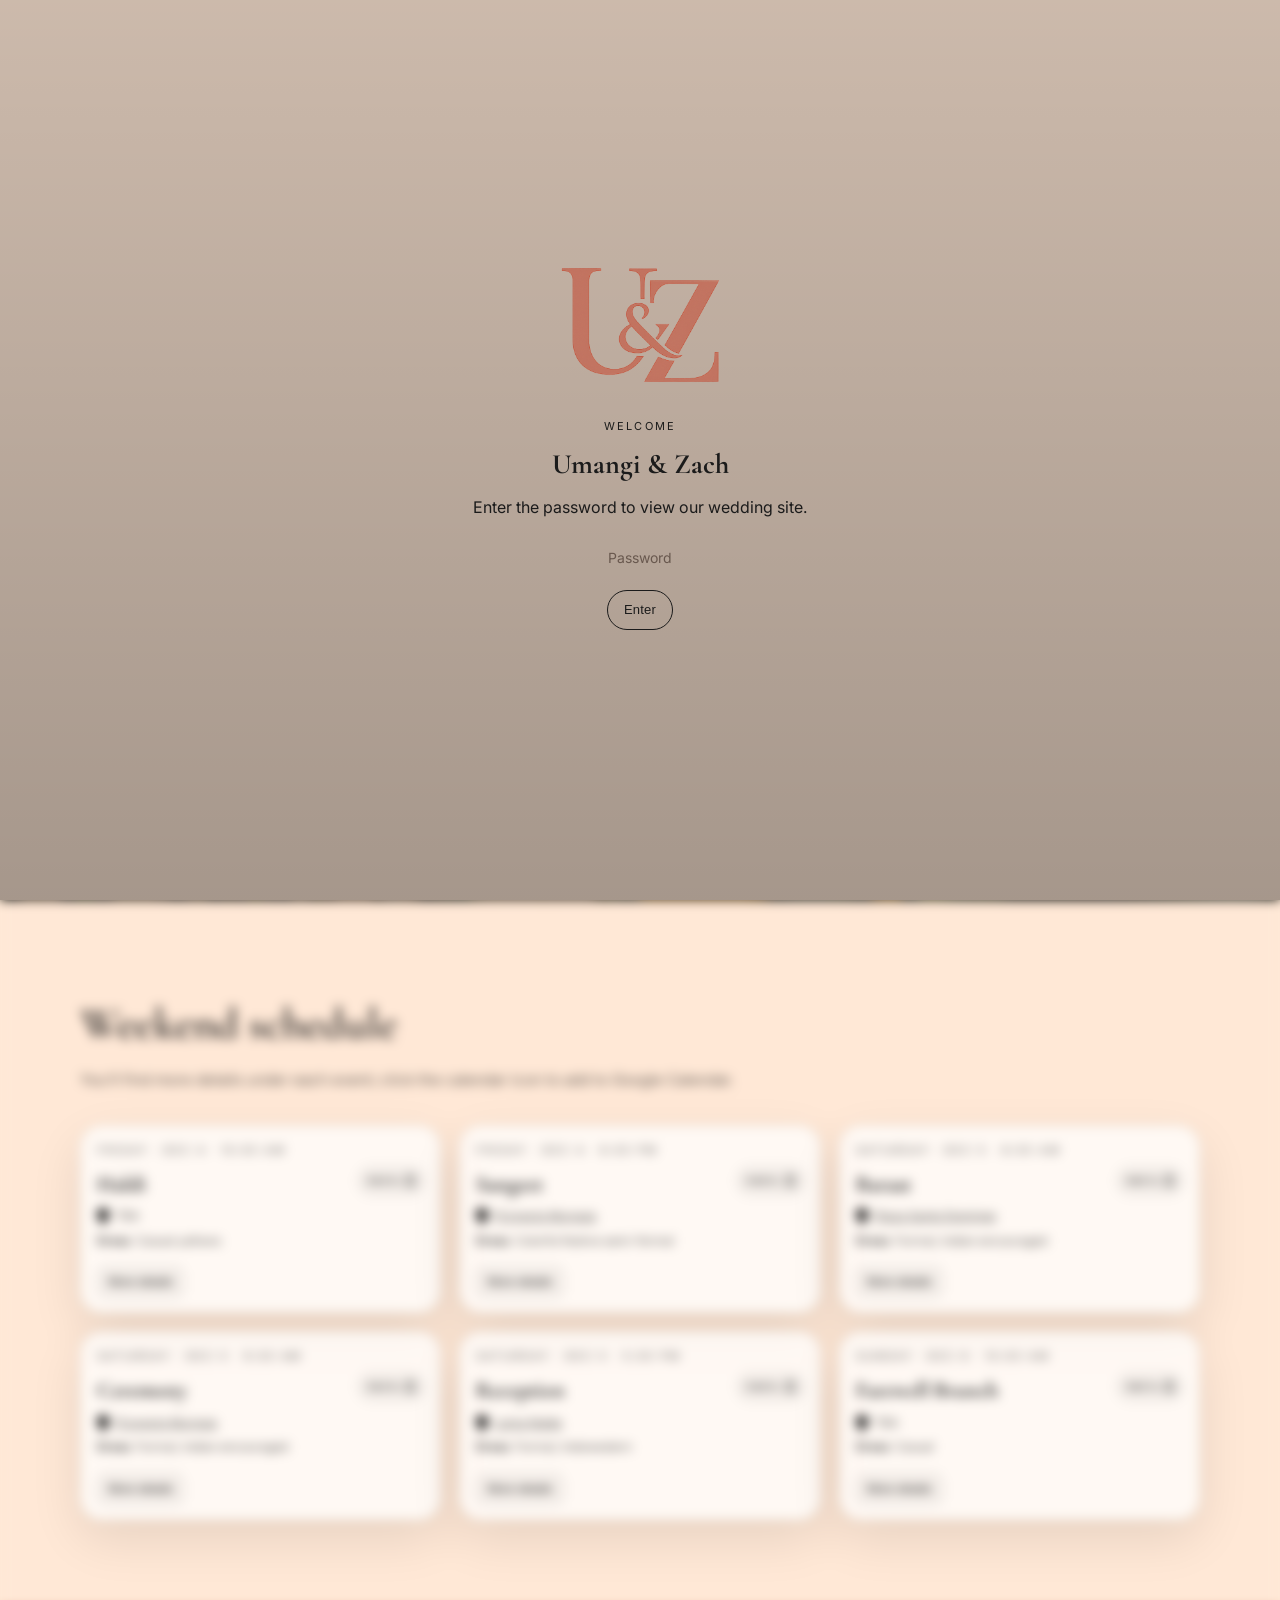
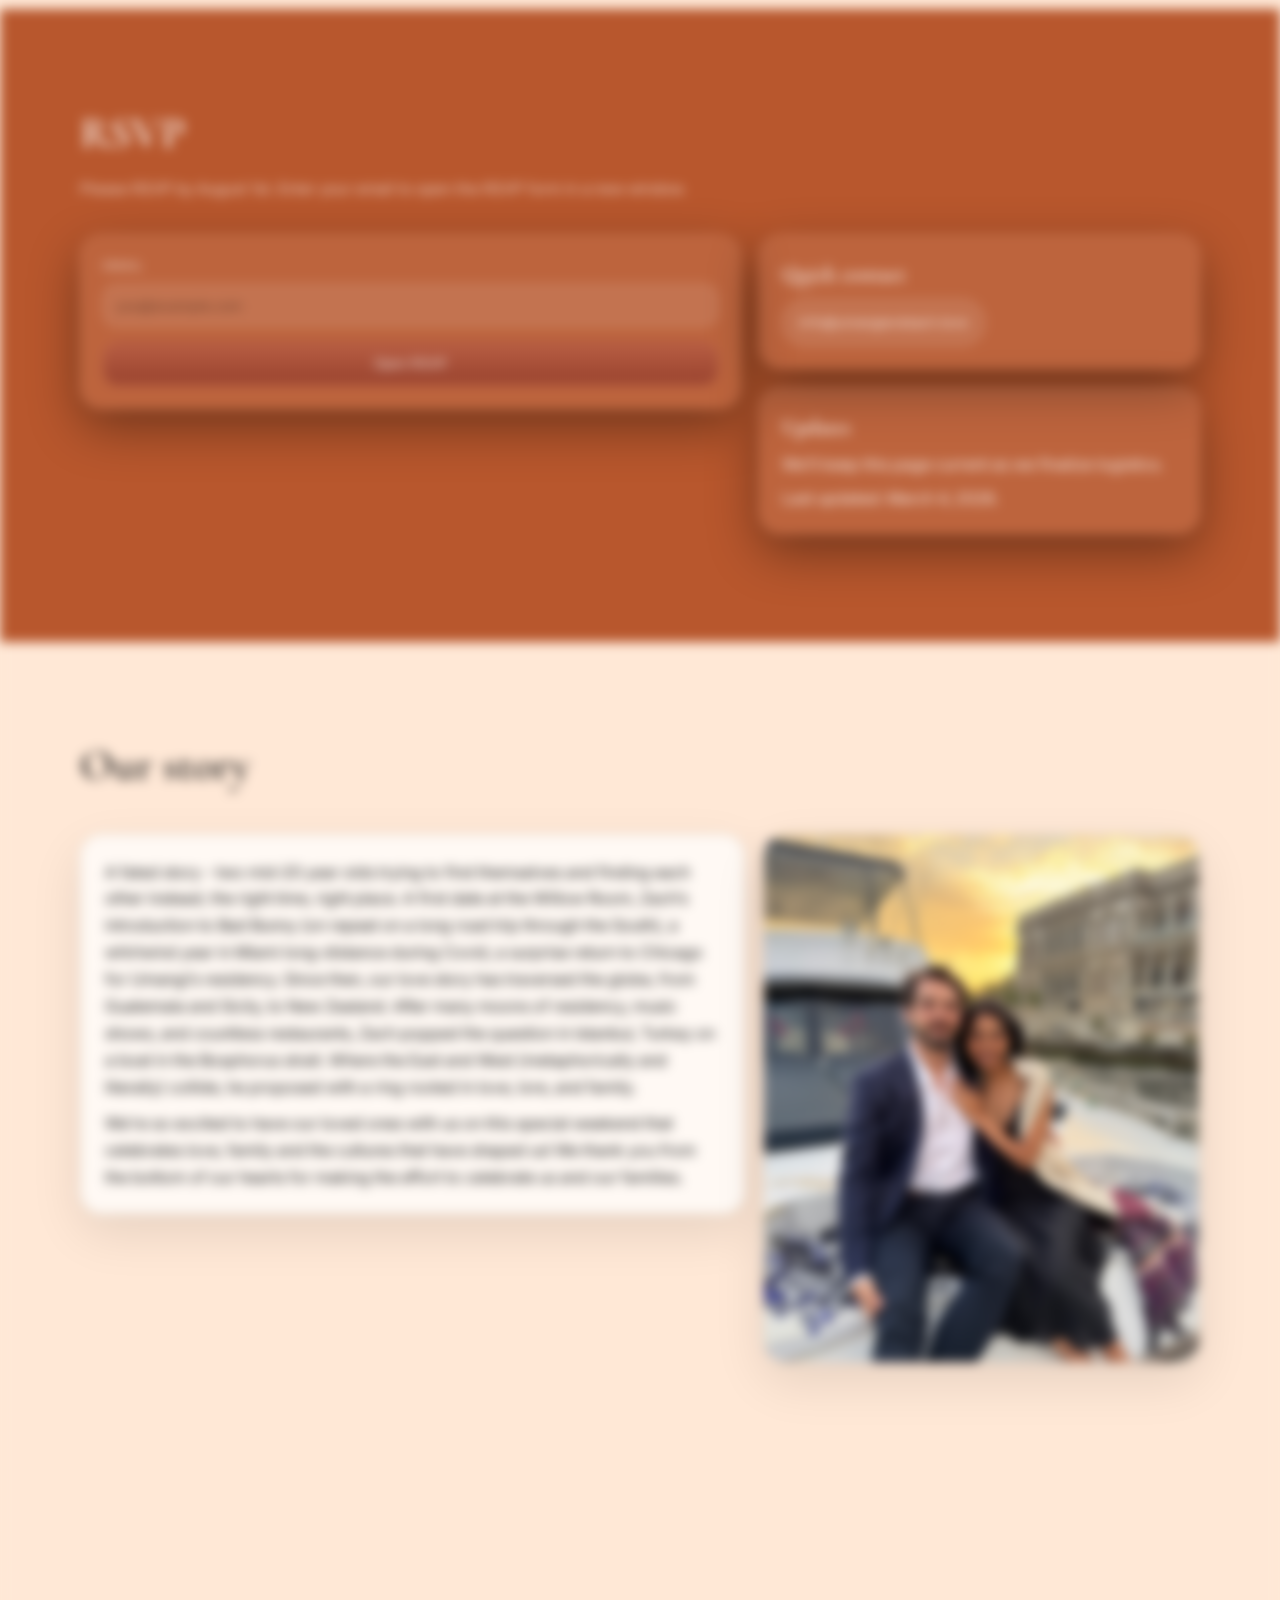
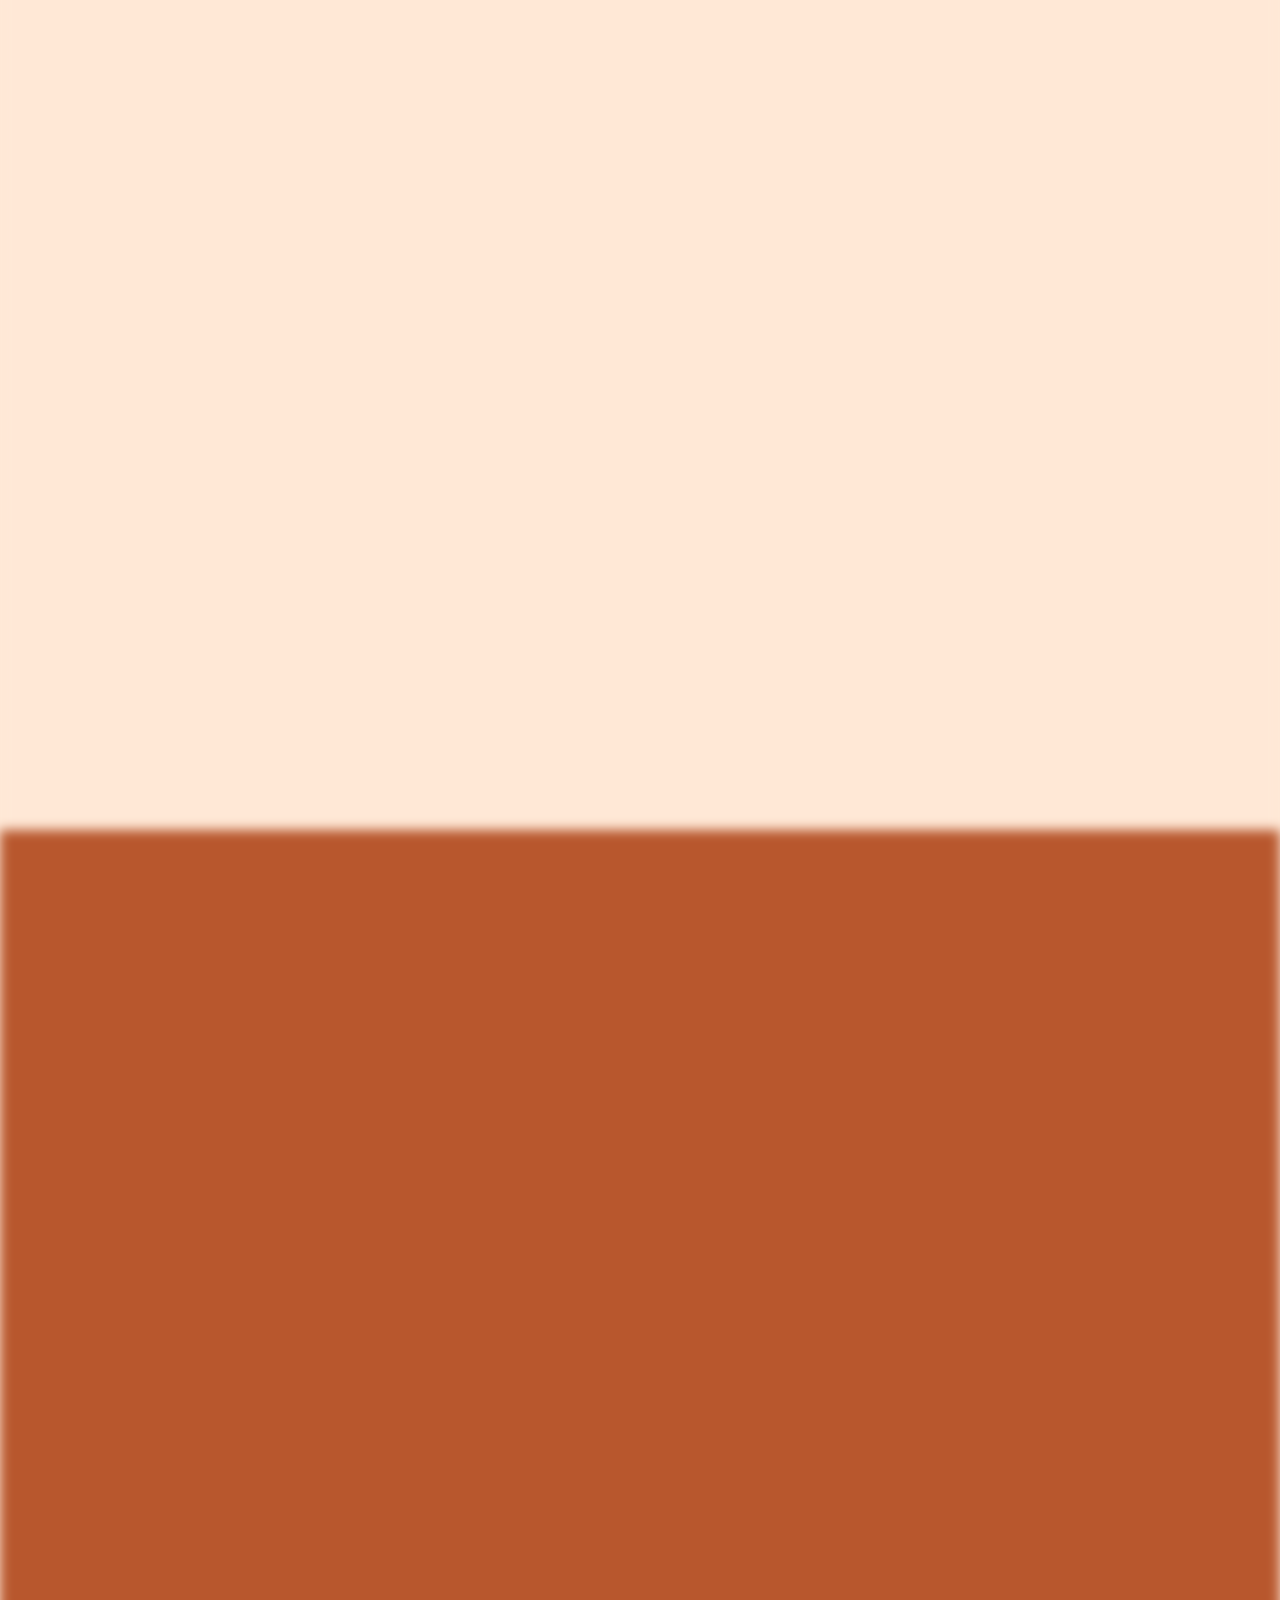
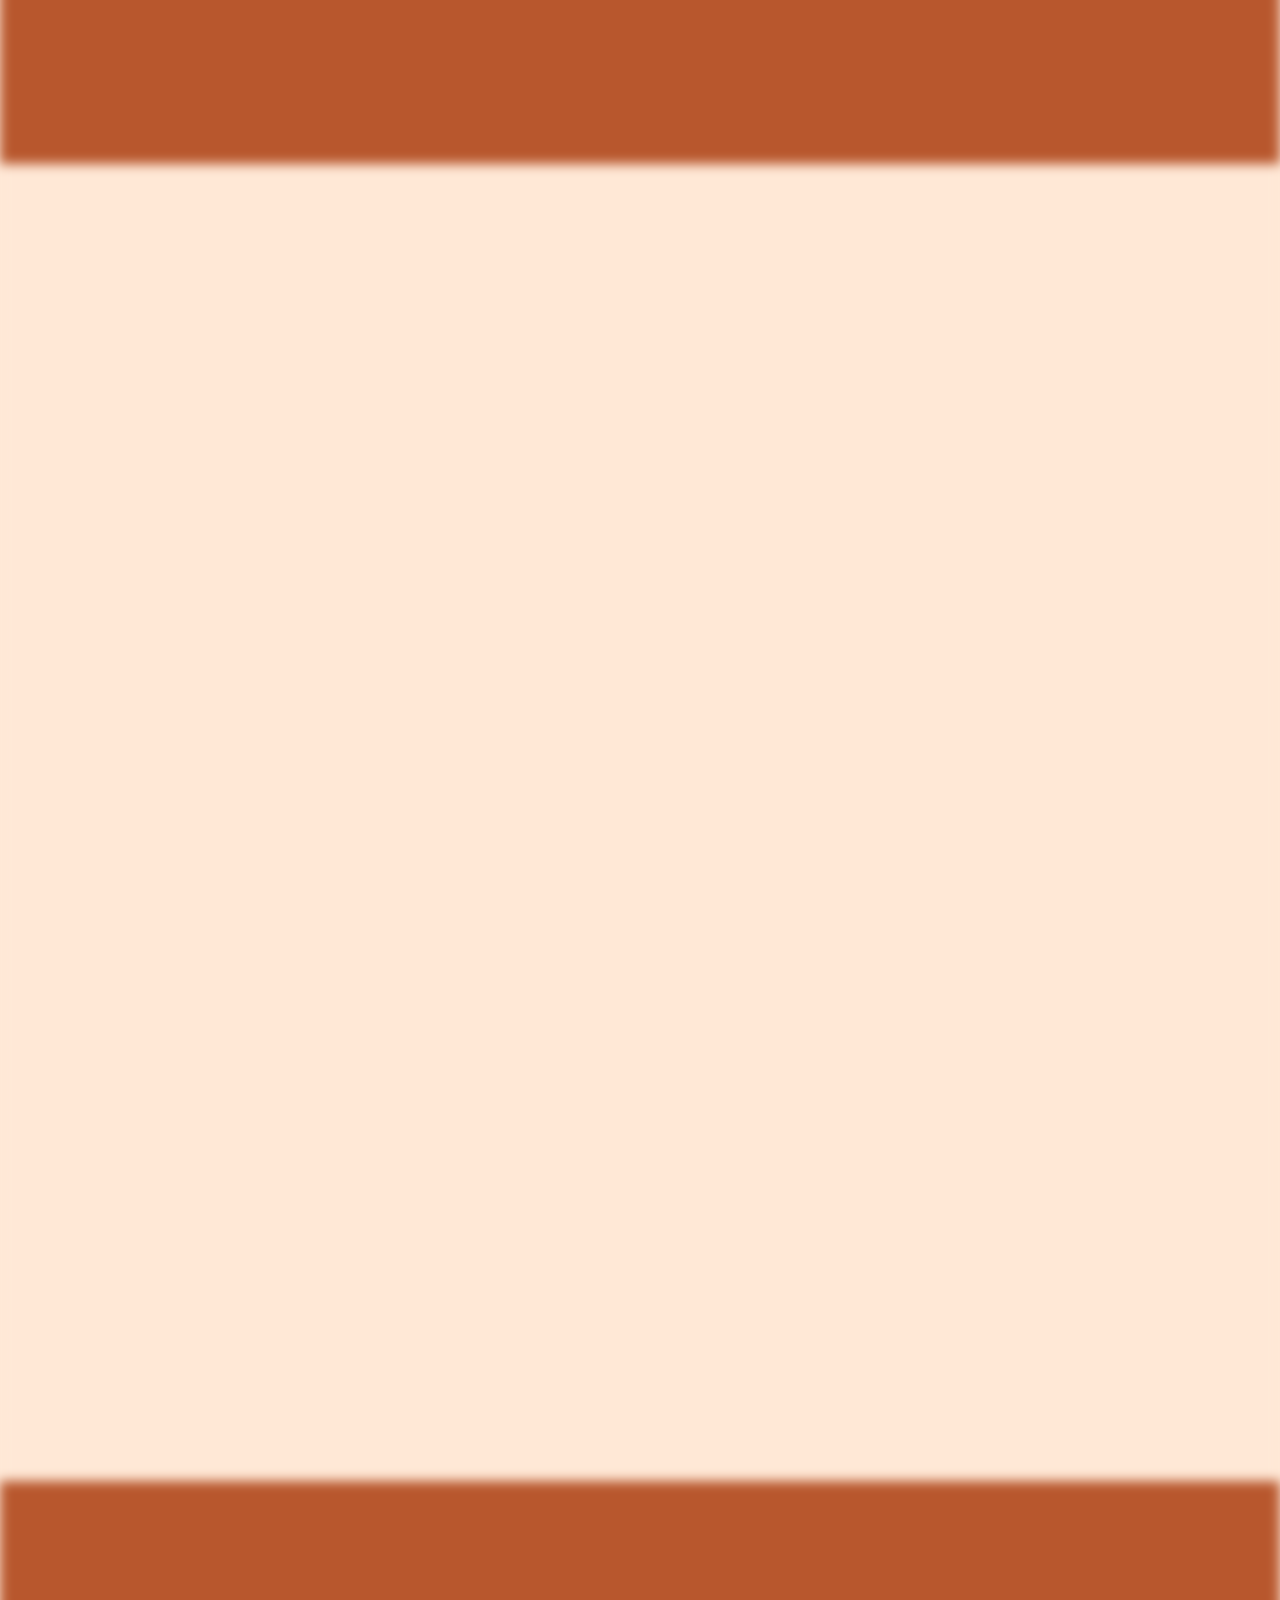
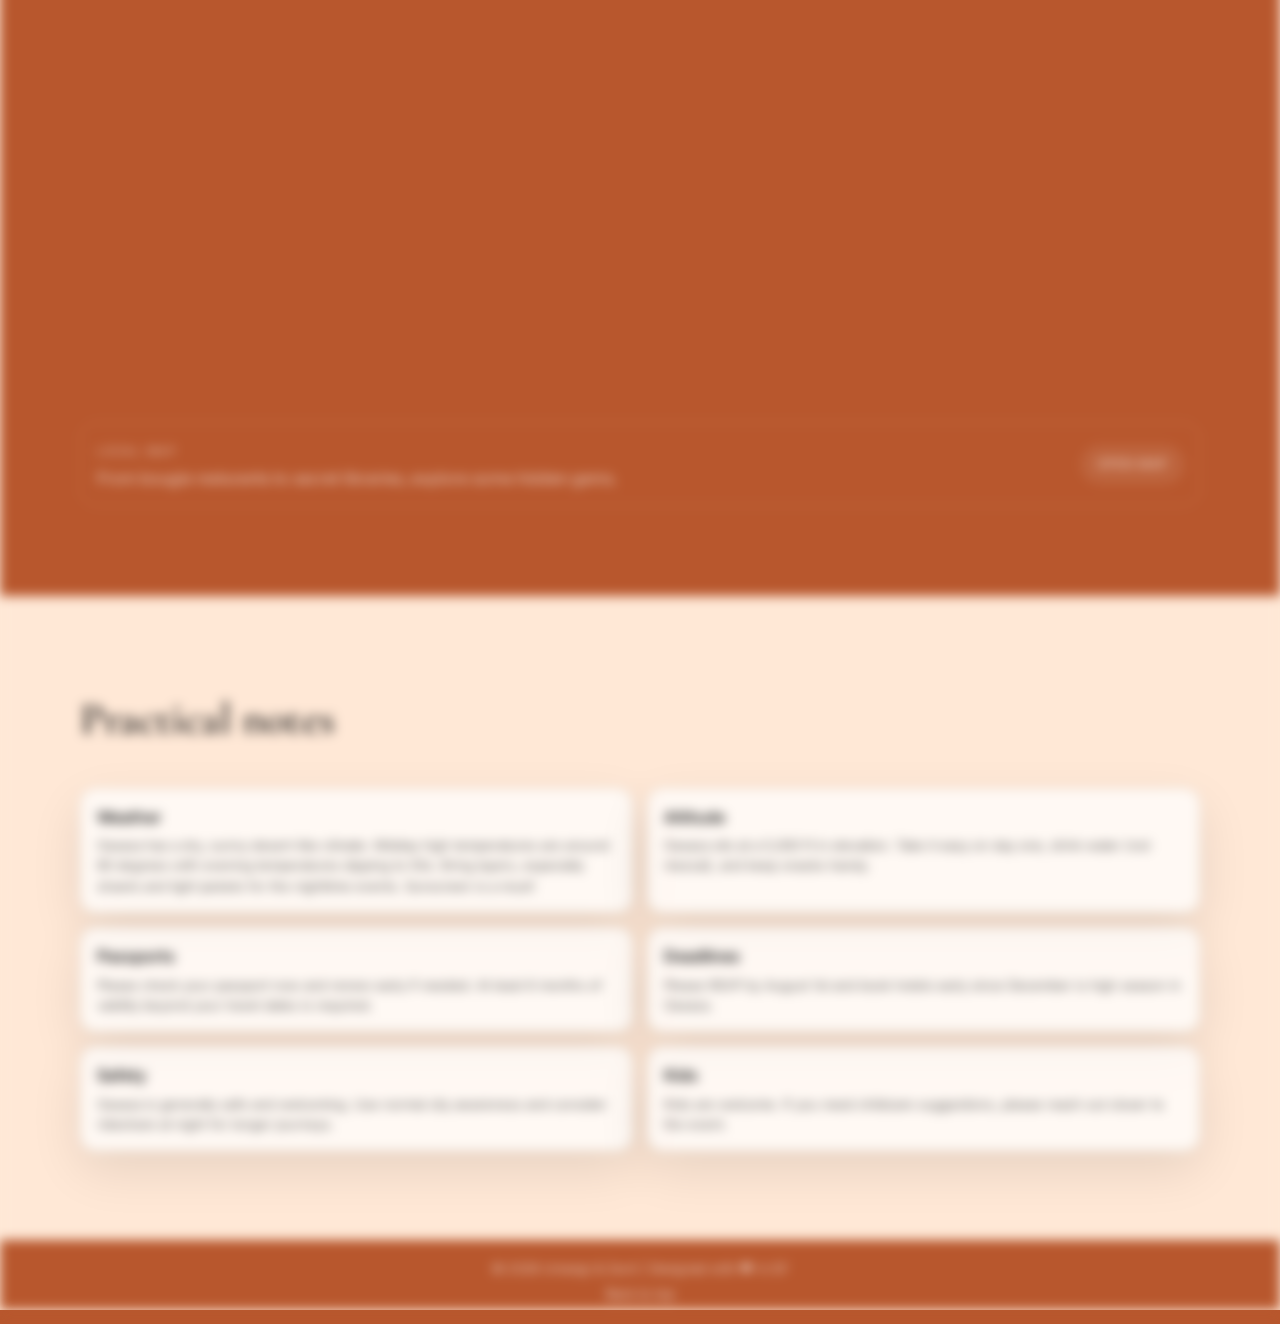
==== commit 3a006cb3: "Fix typo updates" ====
--- a/5t6y7u8k/index.html
+++ b/5t6y7u8k/index.html
@@ -107,7 +107,7 @@
         <div class="story-layout">
           <div class="card reveal story-layout__intro">
             <p class="story-prose">
-              A fated story - two mid-20 year olds trying to find themselves and finding each other instead; the right time, right place. A first date at the Willow Room, Zach&rsquo;s introduction to Bad Bunny (on repeat on a long road trip through the South), a whirlwind year in Miami long-distance during Covid, a surprise return to Chicago for Umangi&rsquo;s residency. Since then, our love story has transversed the globe, from Guatemala, Sicily, to New Zealand. After many moons of residency, music shows, and countless restaurants, Zach popped the question in Istanbul, Turkey on a boat in the Bosphorus strait. Where the East and West (metaphorically and literally) collide, he proposed with a ring rooted in love, lore, and family.
+              A fated story - two mid-20 year olds trying to find themselves and finding each other instead; the right time, right place. A first date at the Willow Room, Zach&rsquo;s introduction to Bad Bunny (on repeat on a long road trip through the South), a whirlwind year in Miami long-distance during Covid, a surprise return to Chicago for Umangi&rsquo;s residency. Since then, our love story has traversed the globe, from Guatemala and Sicily, to New Zealand. After many moons of residency, music shows, and countless restaurants, Zach popped the question in Istanbul, Turkey on a boat in the Bosphorus strait. Where the East and West (metaphorically and literally) collide, he proposed with a ring rooted in love, lore, and family.
             </p>
             <p class="story-prose">
               We&rsquo;re so excited to have our loved ones with us on this special weekend that celebrates love, family and the cultures that have shaped us! We thank you from the bottom of our hearts for making the effort to celebrate us and our families.
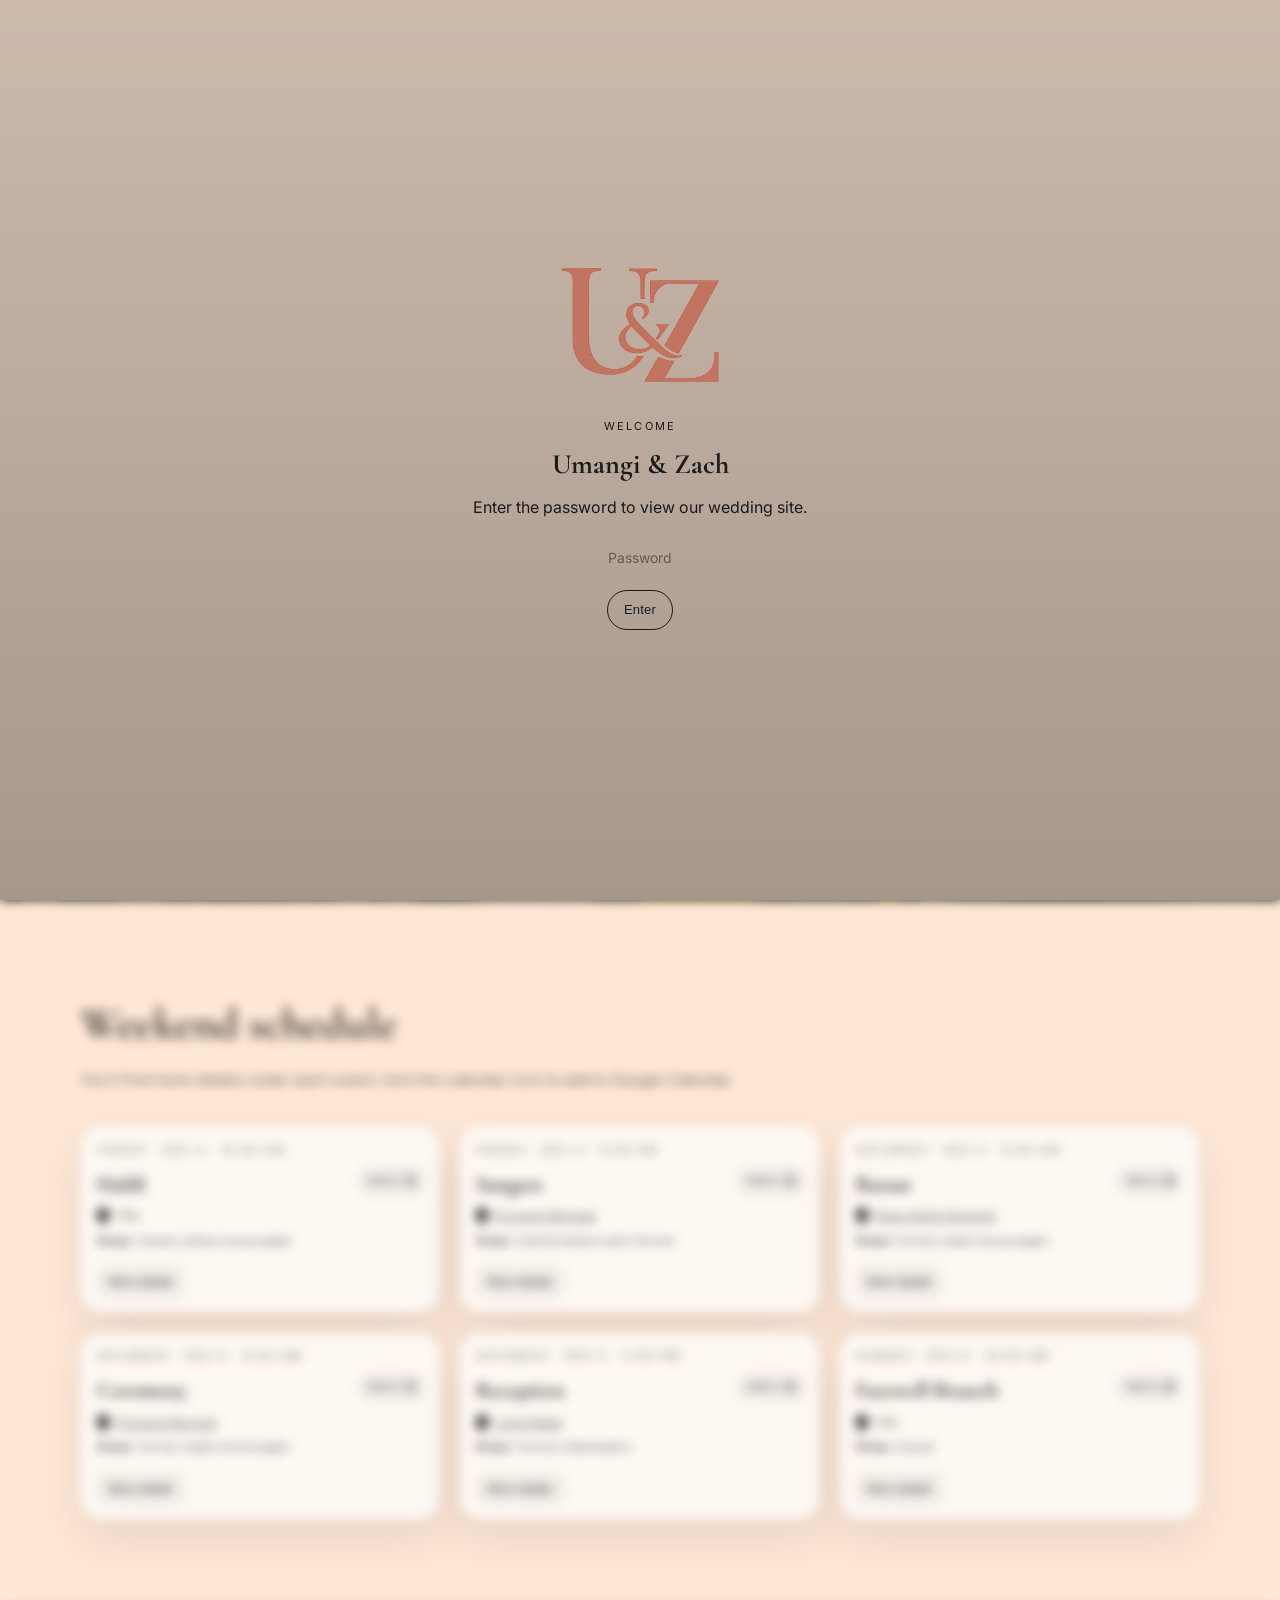
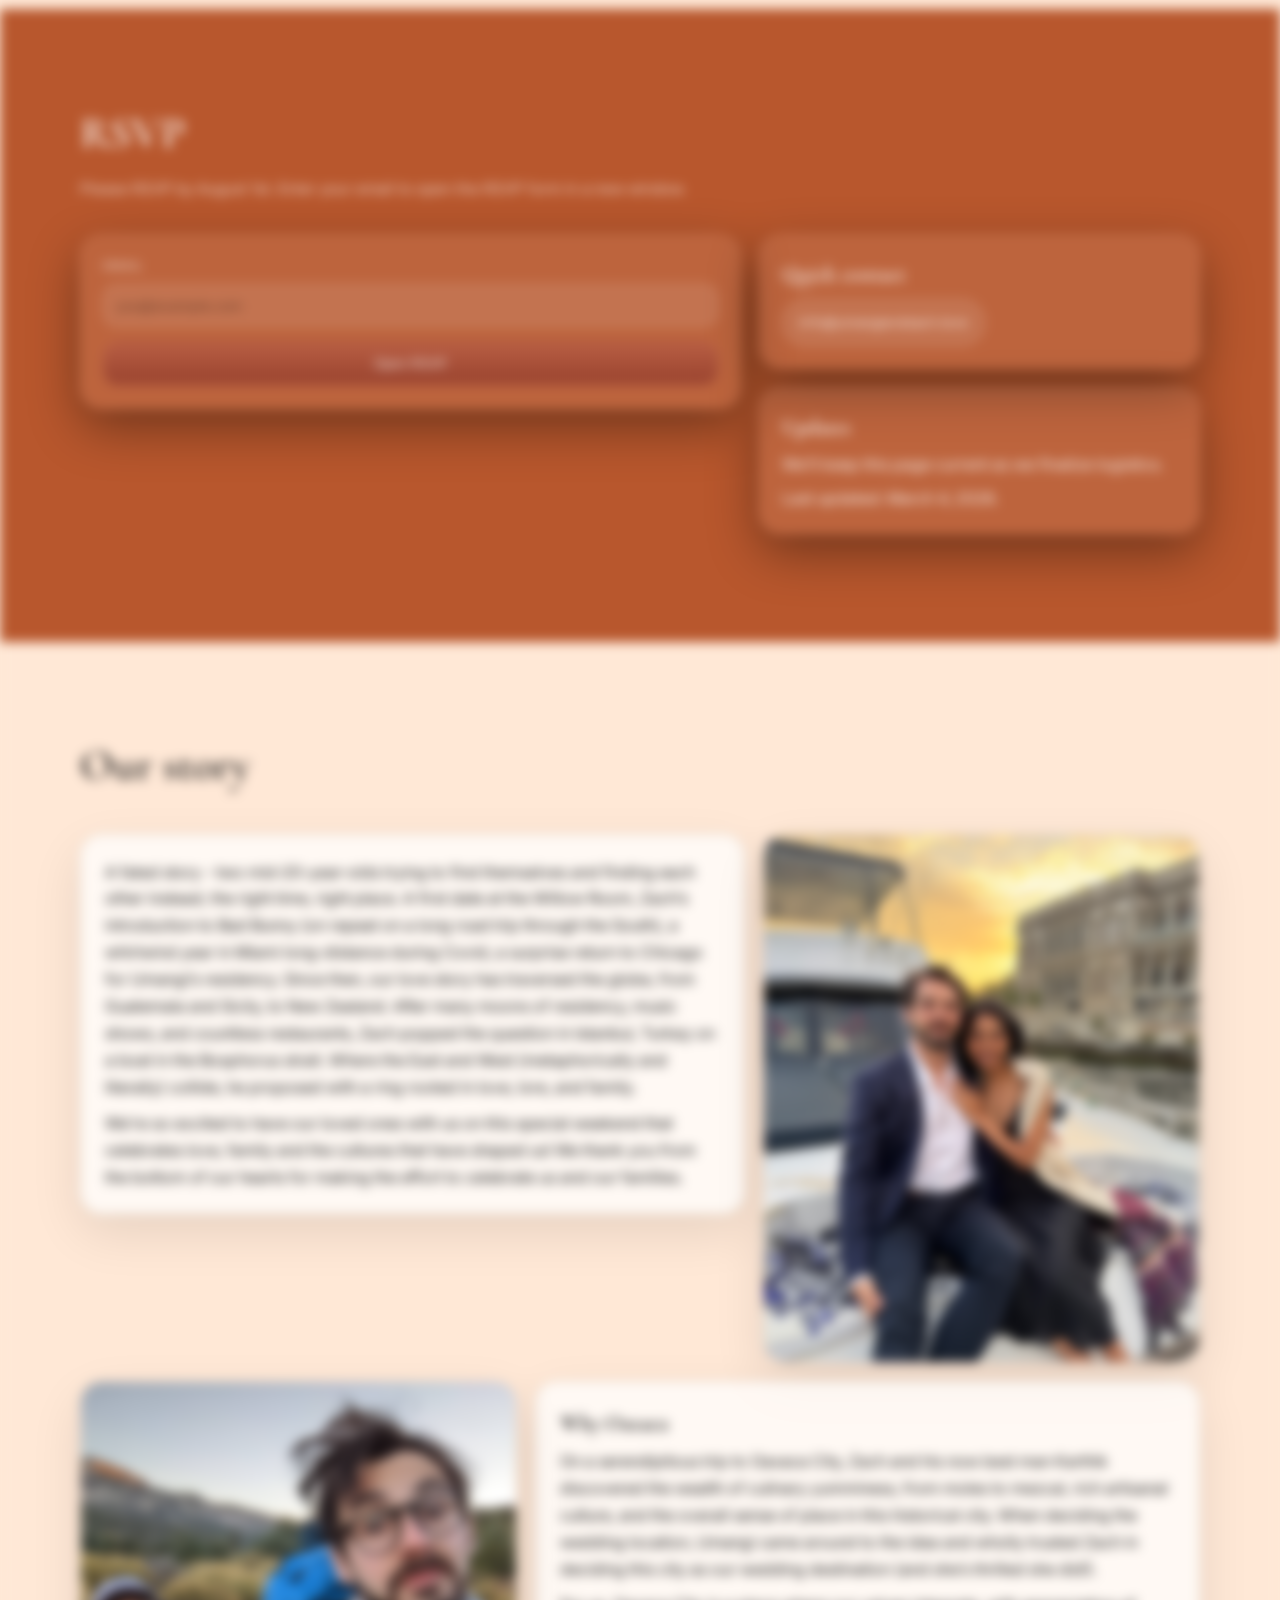
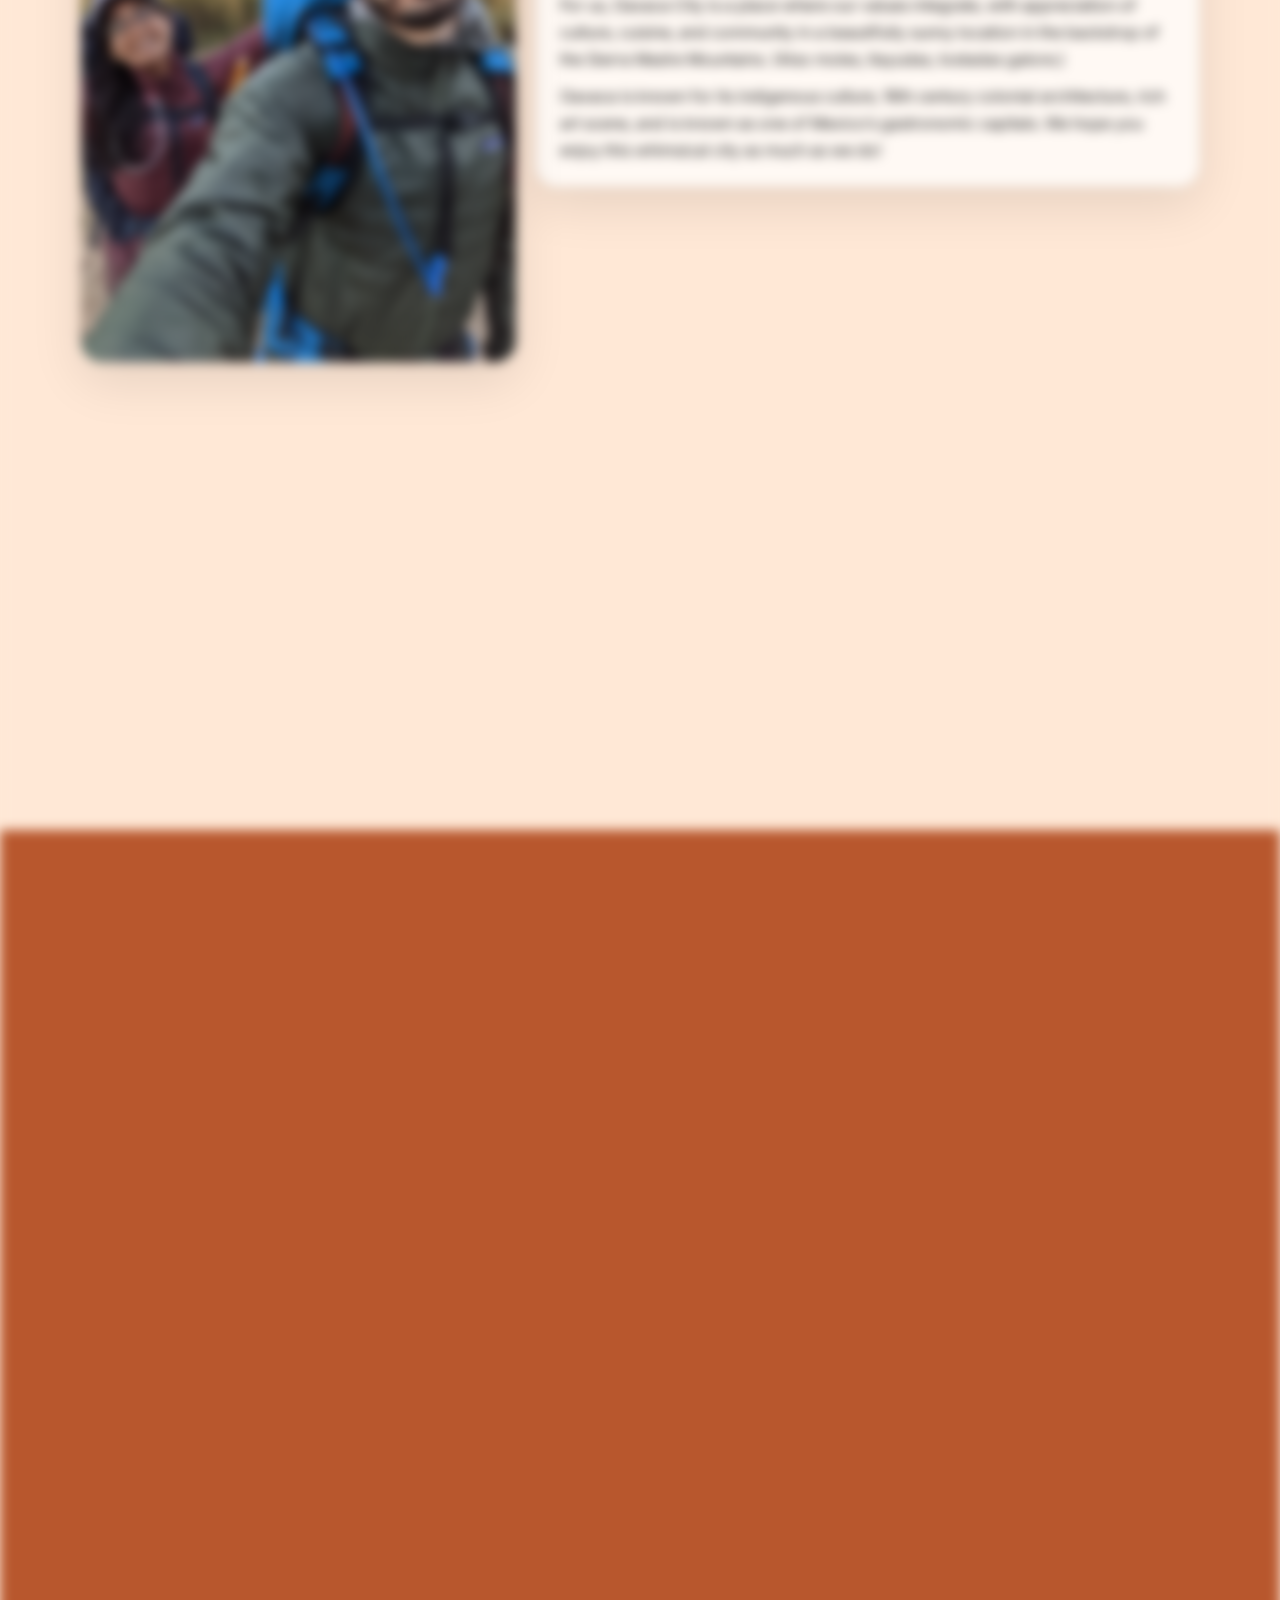
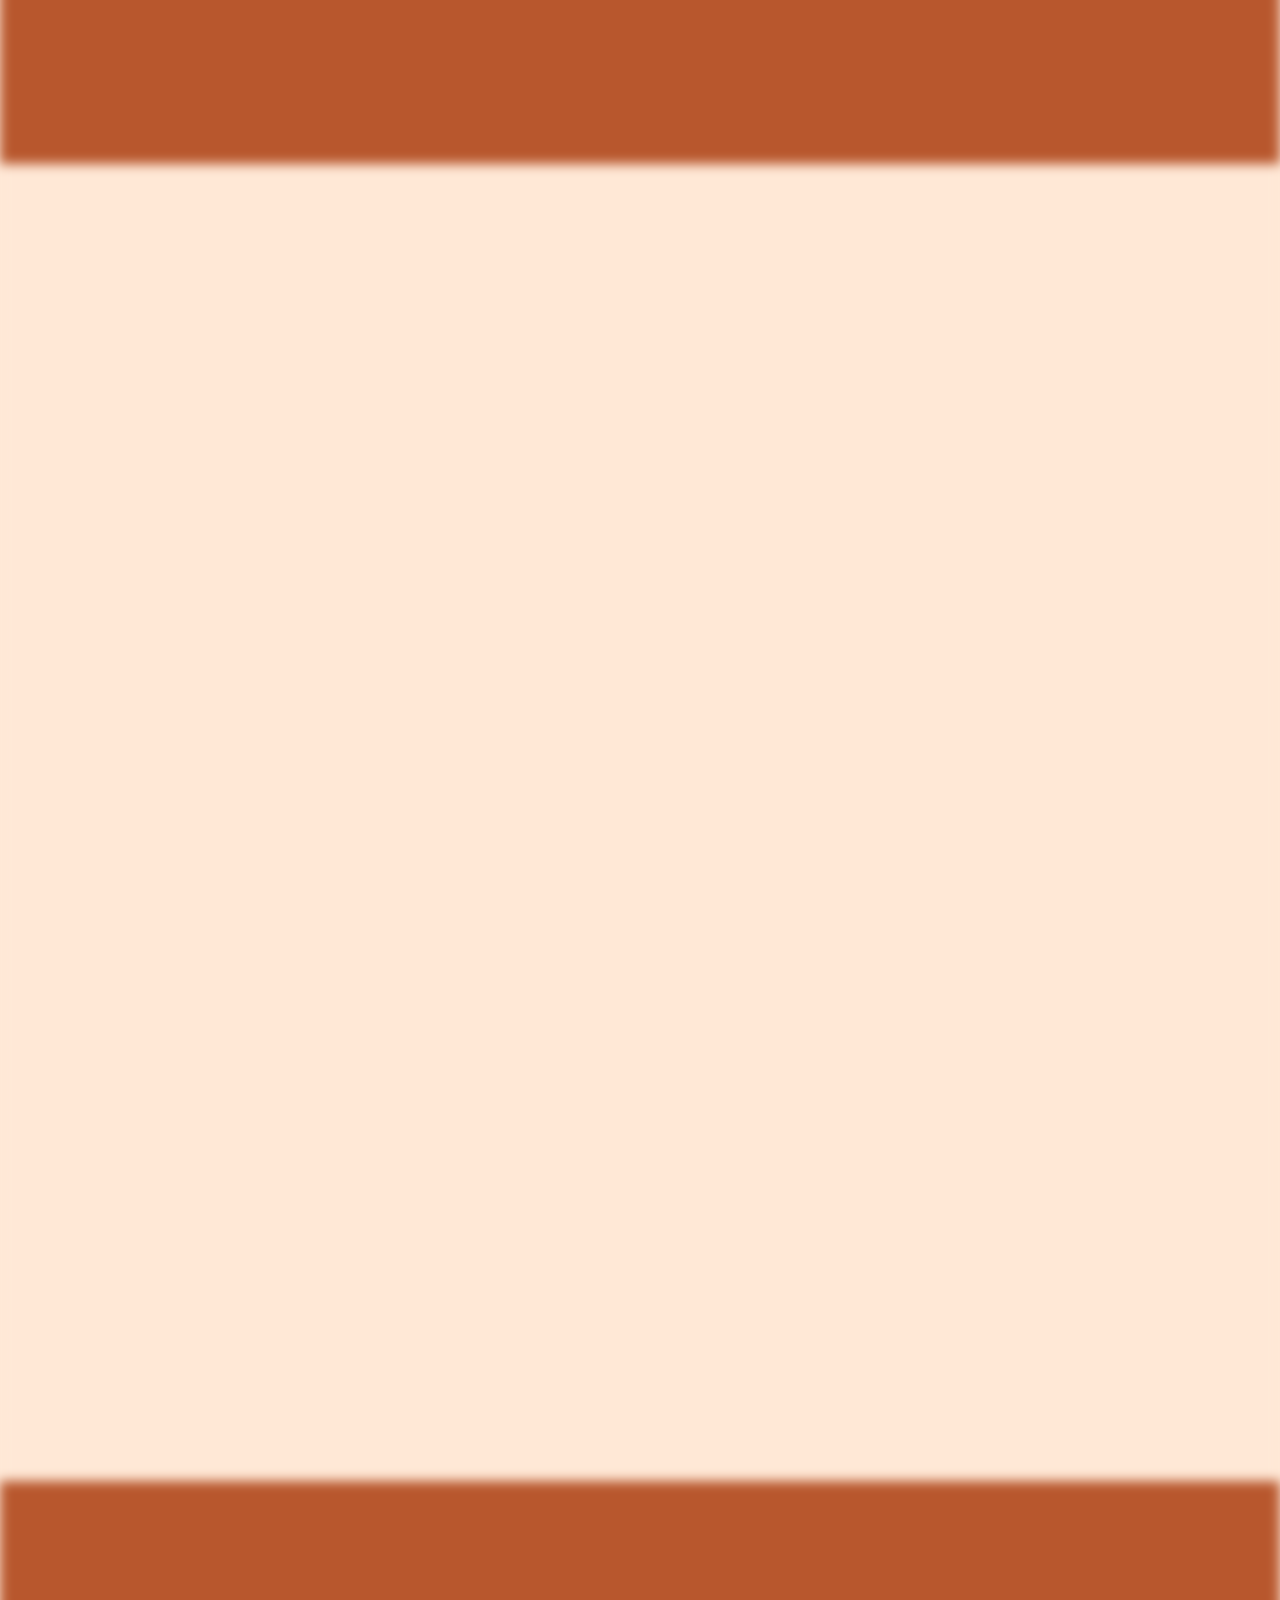
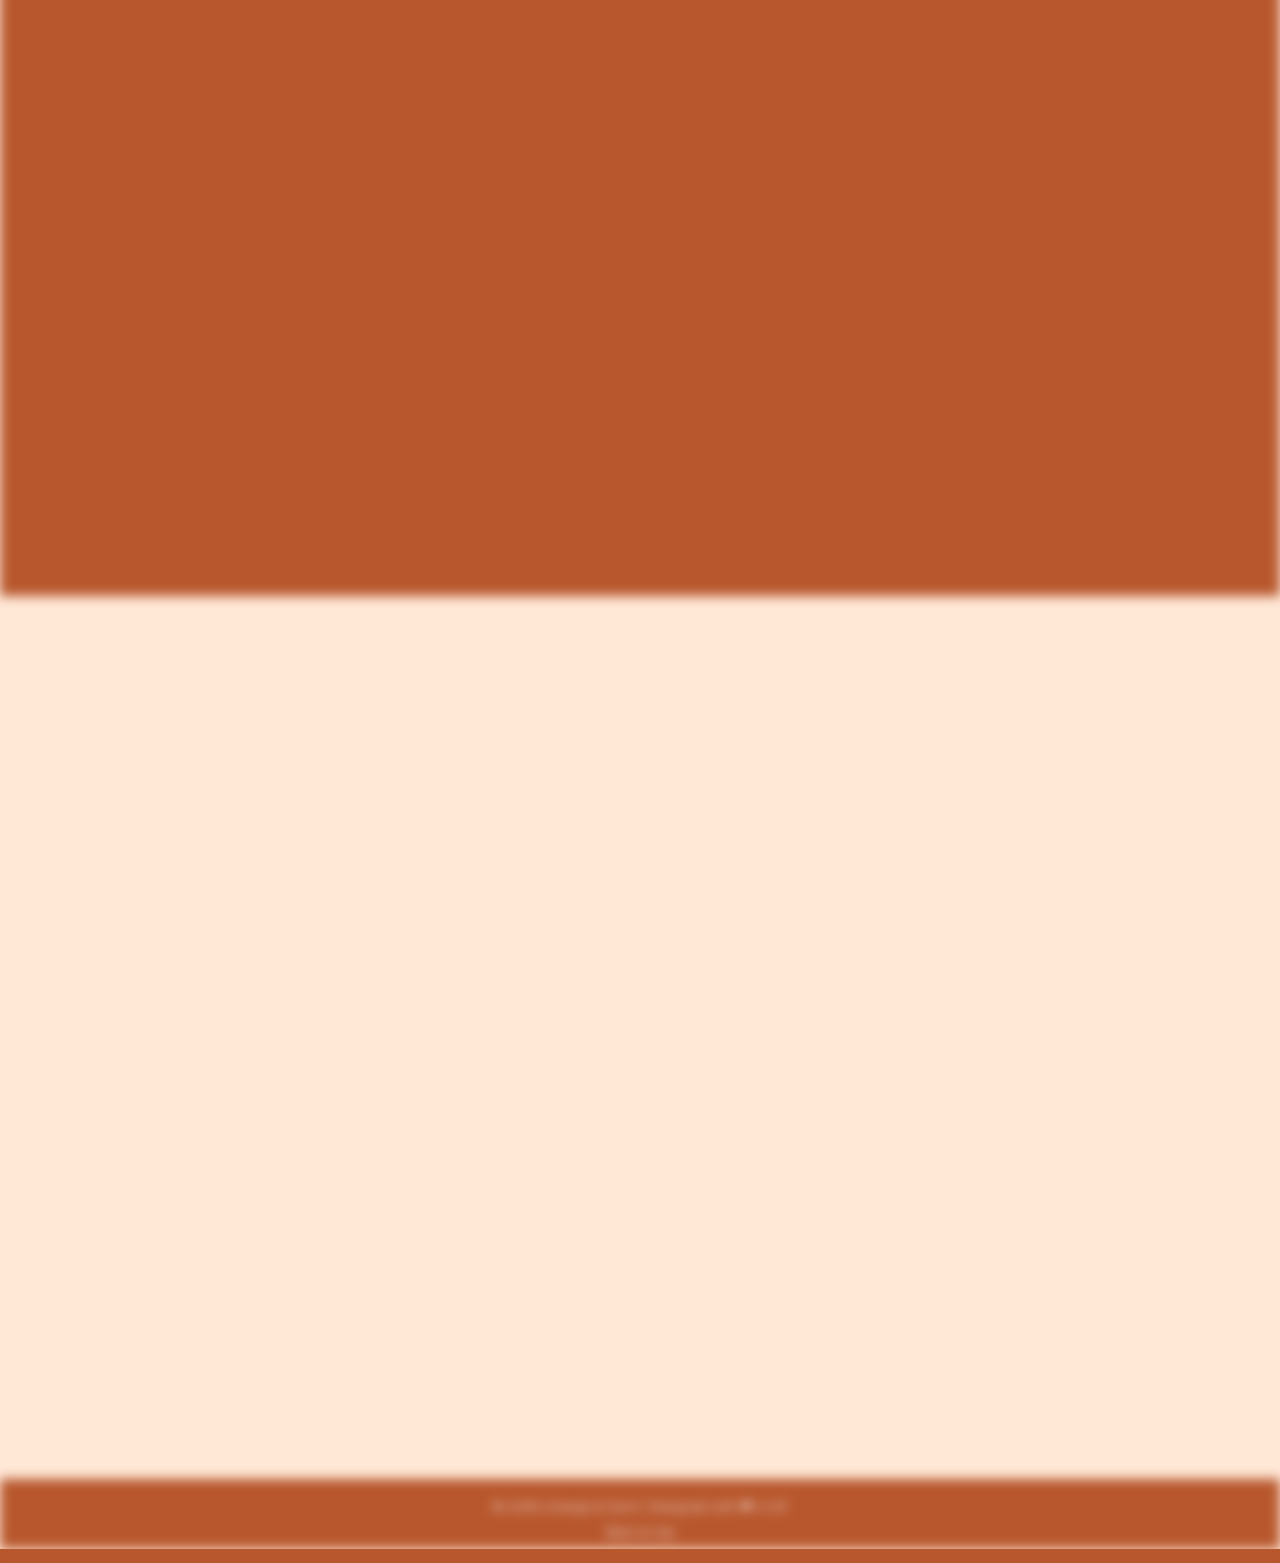
==== commit 3a7a0c73: "Add desktop event timeline between card rows" ====
--- a/5t6y7u8k/index.html
+++ b/5t6y7u8k/index.html
@@ -107,7 +107,7 @@
         <div class="story-layout">
           <div class="card reveal story-layout__intro">
             <p class="story-prose">
-              A fated story - two mid-20 year olds trying to find themselves and finding each other instead; the right time, right place. A first date at the Willow Room, Zach&rsquo;s introduction to Bad Bunny (on repeat on a long road trip through the South), a whirlwind year in Miami long-distance during Covid, a surprise return to Chicago for Umangi&rsquo;s residency. Since then, our love story has traversed the globe, from Guatemala and Sicily, to New Zealand. After many moons of residency, music shows, and countless restaurants, Zach popped the question in Istanbul, Turkey on a boat in the Bosphorus strait. Where the East and West (metaphorically and literally) collide, he proposed with a ring rooted in love, lore, and family.
+              A fated story - two mid-20-year-olds trying to find themselves and finding each other instead; the right time, right place. A first date at the Willow Room, Zach&rsquo;s introduction to Bad Bunny (on repeat on a long road trip through the South), a whirlwind year in Miami long-distance during Covid, a surprise return to Chicago for Umangi&rsquo;s residency. Since then, our love story has traversed the globe, from Guatemala and Sicily, to New Zealand. After many moons of residency, music shows, and countless restaurants, Zach popped the question in Istanbul, Turkey on a boat in the Bosphorus strait. Where the East and West (metaphorically and literally) collide, he proposed with a ring rooted in love, lore, and family.
             </p>
             <p class="story-prose">
               We&rsquo;re so excited to have our loved ones with us on this special weekend that celebrates love, family and the cultures that have shaped us! We thank you from the bottom of our hearts for making the effort to celebrate us and our families.
@@ -123,7 +123,7 @@
           <div class="card reveal story-layout__why">
             <h3>Why Oaxaca</h3>
             <p class="story-prose">
-              On a serendipitous trip to Oaxaca City, Zach and his now best man Karthik discovered the wealth of culinary yumminess, from moles to mezcal, rich artisanal culture, and the overall sense of place in this historical city. When deciding the wedding location, Umangi got around to the idea and wholly trusted Zach in deciding this city as our wedding destination (and she&rsquo;s thrilled she did!).
+              On a serendipitous trip to Oaxaca City, Zach and his now best man Karthik discovered the wealth of culinary yumminess, from moles to mezcal, rich artisanal culture, and the overall sense of place in this historical city. When deciding the wedding location, Umangi came around to the idea and wholly trusted Zach in deciding this city as our wedding destination (and she&rsquo;s thrilled she did!).
             </p>
             <p class="story-prose">
               For us, Oaxaca City is a place where our values integrate, with appreciation of culture, cuisine, and community in a beautifully sunny location in the backdrop of the Sierra Madre Mountains. (Also moles, tlayudas, tostadas galore.)
@@ -180,7 +180,7 @@
                 </a>
               </div>
               <p class="event-card__meta"><span class="event-card__pin" aria-hidden="true"></span>TBA</p>
-              <p class="event-card__dress"><span>Dress</span> Casual yellows</p>
+              <p class="event-card__dress"><span>Dress</span> Casual; yellow encouraged</p>
             </div>
             <div class="event-card__body">
               <button class="event-card__details-trigger" type="button" aria-haspopup="dialog" aria-controls="modal-haldi">
@@ -260,7 +260,7 @@
               <p class="event-card__day">Saturday · Dec 5 · 5:00 PM</p>
               <div class="event-card__title-row">
                 <h3 class="event-card__title">Reception</h3>
-                <a class="event-card__cta event-card__cta--inline" href="https://calendar.google.com/calendar/render?action=TEMPLATE&text=Reception&dates=20261205T170000/20261206T000000&details=About%3A%20The%20reception%20is%20a%20celebration%20of%20the%20newly%20married%20couple%20%E2%80%94%20a%20night%20to%20relax%2C%20toast%2C%20and%20dance%20after%20the%20ceremony.%20Expect%20heartfelt%20speeches%2C%20high%20energy%2C%20and%20a%20packed%20dance%20floor.%0A%0ADress%3A%20Indian%20eveningwear%20or%20Western%20formal%20attire%20are%20both%20welcome.%20Think%20rich%20colors%20and%20statement%20accessories.%20This%20is%20an%20outdoor%20event%2C%20heaters%20will%20be%20present%20and%20ladies%20should%20plan%20to%20bring%20shawls%20and/or%20light%20jackets%20for%20the%20evening.%20Again%2C%20no%20stilettos%2C%20this%20is%20a%20wild%20agave%20sustainable%20sanctuary.%0A%0ATimes%20may%20shift%20slightly%3B%20please%20check%20the%20website%20for%20updates.&location=Loma%20Nobles%2C%20Oaxaca%2C%20Mexico&ctz=America/Mexico_City" target="_blank" rel="noreferrer">
+                <a class="event-card__cta event-card__cta--inline" href="https://calendar.google.com/calendar/render?action=TEMPLATE&text=Reception&dates=20261205T170000/20261206T000000&details=About%3A%20The%20reception%20is%20a%20celebration%20of%20the%20newly%20married%20couple%20%E2%80%94%20a%20night%20to%20relax%2C%20toast%2C%20and%20dance%20after%20the%20ceremony.%20Expect%20heartfelt%20speeches%2C%20high%20energy%2C%20and%20a%20packed%20dance%20floor.%0A%0ADress%3A%20Indian%20eveningwear%20or%20Western%20formal%20attire%20are%20both%20welcome.%20Think%20rich%20colors%20and%20statement%20accessories.%20This%20is%20an%20outdoor%20event%2C%20heaters%20will%20be%20present%20and%20ladies%20should%20plan%20to%20bring%20shawls%20and/or%20light%20jackets%20for%20the%20evening.%20Again%2C%20no%20stilettos%2C%20this%20is%20a%20wild%20agave%20sustainable%20sanctuary.%0A%0ATimes%20may%20shift%20slightly%3B%20please%20check%20the%20website%20for%20updates.&location=Loma%20Noble%2C%20Oaxaca%2C%20Mexico&ctz=America/Mexico_City" target="_blank" rel="noreferrer">
                   Add to <span class="event-card__cta-icon" aria-hidden="true"></span>
                 </a>
               </div>
@@ -466,7 +466,7 @@
         <div class="map-link reveal">
           <div class="map-link__content">
             <span class="map-link__eyebrow">Local map</span>
-            <p>From bougie resturants to secret libraries, explore some hidden gems.</p>
+            <p>From bougie restaurants to secret libraries, explore some hidden gems.</p>
           </div>
           <a class="map-link__cta" href="https://www.google.com/maps/d/viewer?mid=1KO7G_dN8E0j9KfL0mjCIT1XXXEkfMoM" target="_blank" rel="noreferrer">
             Open map
@@ -484,29 +484,51 @@
 
         <div class="faq reveal">
           <div class="faq__grid">
-            <div class="faq__item">
-              <p class="faq__q">Weather</p>
-              <p class="faq__a">Oaxaca has a dry, sunny desert-like climate. Midday high temperatures are around 80 degrees with evening temperatures dipping to 50s. Bring layers, especially shawls and light jackets for the nighttime events. Sunscreen is a must!</p>
-            </div>
-            <div class="faq__item">
-              <p class="faq__q">Altitude</p>
-              <p class="faq__a">Oaxaca sits at a 5,000 ft in elevation. Take it easy on day one, drink water (not mezcal), and keep snacks handy.</p>
-            </div>
-            <div class="faq__item">
-              <p class="faq__q">Passports</p>
-              <p class="faq__a">Please check your passport now and renew early if needed. At least 6 months of validity beyond your travel dates is required.</p>
-            </div>
-            <div class="faq__item">
-              <p class="faq__q">Deadlines</p>
-              <p class="faq__a">Please RSVP by August 1st and book hotels early since December is high season in Oaxaca.</p>
-            </div>
-            <div class="faq__item">
-              <p class="faq__q">Safety</p>
-              <p class="faq__a">Oaxaca is generally safe and welcoming. Use normal city awareness and consider rideshare at night for longer journeys.</p>
-            </div>
-            <div class="faq__item">
-              <p class="faq__q">Kids</p>
-              <p class="faq__a">Kids are welcome. If you need childcare suggestions, please reach out closer to the event.</p>
+            <div class="faq__col">
+              <div class="faq__item">
+                <p class="faq__q">Weather</p>
+                <p class="faq__a">Oaxaca has a dry, sunny desert-like climate. Midday high temperatures are around 80 degrees with evening temperatures dipping to 50s. Bring layers, especially shawls and light jackets for the nighttime events. Sunscreen is a must!</p>
+              </div>
+              <div class="faq__item">
+                <p class="faq__q">Altitude</p>
+                <p class="faq__a">Oaxaca sits at 5,000 ft in elevation. Take it easy on day one, drink water (not mezcal), and keep snacks handy.</p>
+              </div>
+              <div class="faq__item">
+                <p class="faq__q">Kids</p>
+                <p class="faq__a">Kids are welcome. If you need childcare suggestions, please reach out closer to the event.</p>
+              </div>
+              <div class="faq__item">
+                <p class="faq__q">Safety</p>
+                <p class="faq__a">Oaxaca is generally safe and welcoming. Use normal city awareness and consider rideshare at night for longer journeys.</p>
+              </div>
+              <div class="faq__item">
+                <p class="faq__q">Deadlines</p>
+                <p class="faq__a">Please RSVP by August 1st and book hotels early since December is high season in Oaxaca.</p>
+              </div>
+            </div>
+            <div class="faq__col">
+              <div class="faq__item">
+                <p class="faq__q">What to pack</p>
+                <ul class="packing-checklist">
+                  <li>Comfortable shoes for cobblestone streets (no stilettos).</li>
+                  <li>Light layers for warm days and cooler evenings.</li>
+                  <li>Formal outfit for ceremony and reception.</li>
+                  <li>Festive colorful outfits for Haldi and Sangeet.</li>
+                  <li>Sun protection: sunscreen, sunglasses, and a hat.</li>
+                  <li>A light shawl or jacket for nighttime events.</li>
+                  <li>Daytime hydration essentials (especially at altitude).</li>
+                  <li>A small bag for event-to-event outfit accessories.</li>
+                  <li>Any personal medications and basic travel essentials.</li>
+                </ul>
+              </div>
+              <div class="faq__item">
+                <p class="faq__q">Passports</p>
+                <p class="faq__a">Please check your passport now and renew early if needed. At least 6 months of validity beyond your travel dates is required.</p>
+              </div>
+              <div class="faq__item">
+                <p class="faq__q">Registry</p>
+                <p class="faq__a">Your presence is our present. We are so grateful you’re making the trip to celebrate with us in Oaxaca.</p>
+              </div>
             </div>
           </div>
         </div>
@@ -764,7 +786,7 @@
       </div>
       <div class="event-modal__section">
         <h4>Reservation deadline</h4>
-        <p>We recommend booking early to ensure availability at the wedding rate.</p>
+        <p>Hotels are already filling up, so we recommend making your hotel booking and travel arrangements within the next two to three months.</p>
       </div>
       <div class="event-modal__section">
         <h4>Website</h4>
@@ -856,7 +878,7 @@
       </div>
       <div class="event-modal__section">
         <h4>Reservation deadline</h4>
-        <p>To receive the wedding rate, reservations must be made by <strong>May 18, 2026</strong>. After that, rooms will be subject to availability and standard hotel pricing.</p>
+        <p>Hotels are already filling up, so we recommend making your hotel booking and travel arrangements within the next two to three months.</p>
       </div>
       <div class="event-modal__section">
         <h4>Website</h4>
@@ -947,7 +969,7 @@
       </div>
       <div class="event-modal__section">
         <h4>Reservation deadline</h4>
-        <p>We recommend booking early to secure your preferred room type.</p>
+        <p>Hotels are already filling up, so we recommend making your hotel booking and travel arrangements within the next two to three months.</p>
       </div>
       <div class="event-modal__section">
         <h4>Website</h4>
--- a/5t6y7u8k/assets/css/styles.css
+++ b/5t6y7u8k/assets/css/styles.css
@@ -1436,6 +1436,12 @@
   display:grid;
   grid-template-columns: 1fr 1fr;
   gap: 14px;
+  align-items: start;
+}
+.faq__col{
+  display: grid;
+  gap: 14px;
+  align-content: start;
 }
 .faq__item{
   padding: 16px 16px;
@@ -1453,6 +1459,14 @@
   margin: 0;
   color: var(--surface-muted);
   font-size: 13px;
+}
+.packing-checklist{
+  margin: 0;
+  padding-left: 18px;
+  color: var(--surface-muted);
+  font-size: 13px;
+  display: grid;
+  gap: 5px;
 }
 
 /* Callout */
@@ -1655,6 +1669,9 @@
 }
 
 @media (max-width: 980px){
+  .faq__grid{
+    grid-template-columns: 1fr;
+  }
   .grid-3{ grid-template-columns: 1fr; }
   .two-col{ grid-template-columns: 1fr; }
   .story-layout{
@@ -1668,7 +1685,6 @@
     min-height: 240px;
   }
   .image-row{ grid-template-columns: 1fr; }
-  .faq__grid{ grid-template-columns: 1fr; }
   .rsvp{ grid-template-columns: 1fr; }
   .grid-4{ grid-template-columns: 1fr; }
   .flight-tool__form{ grid-template-columns: 1fr; }
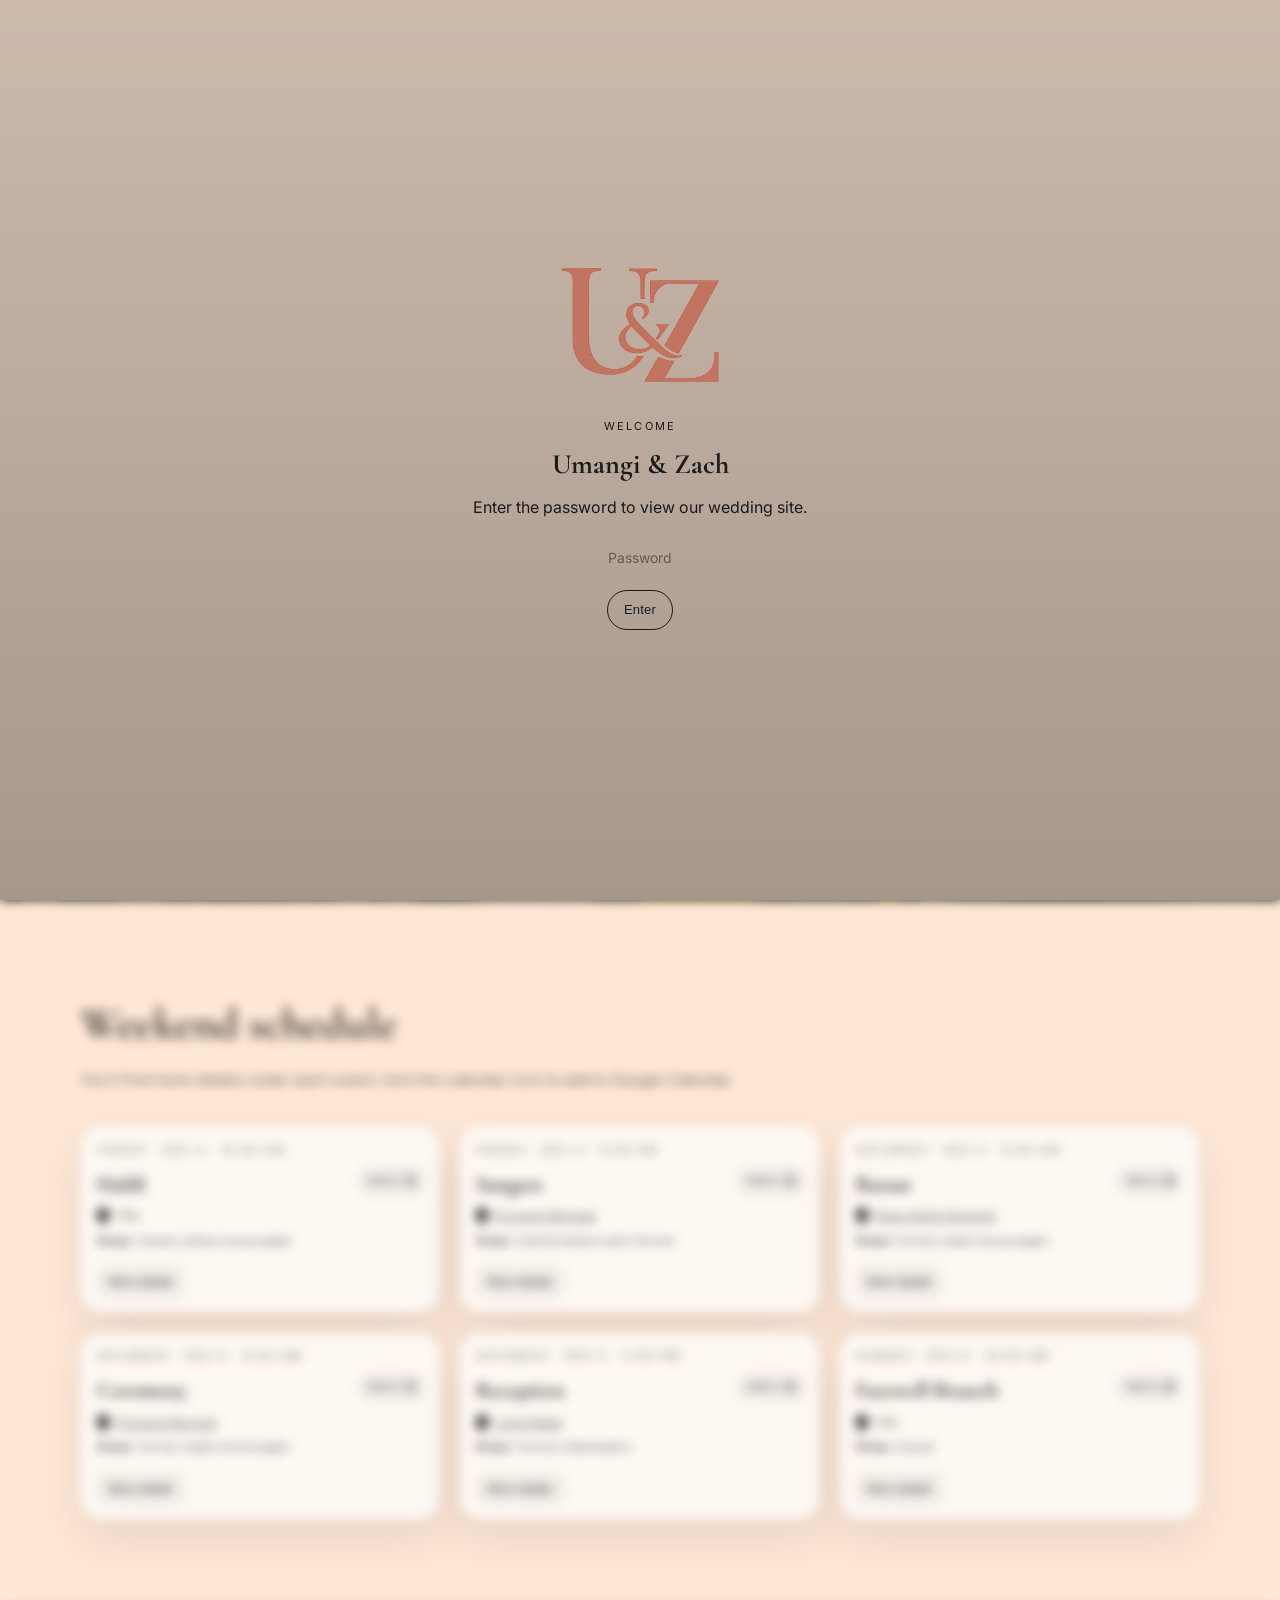
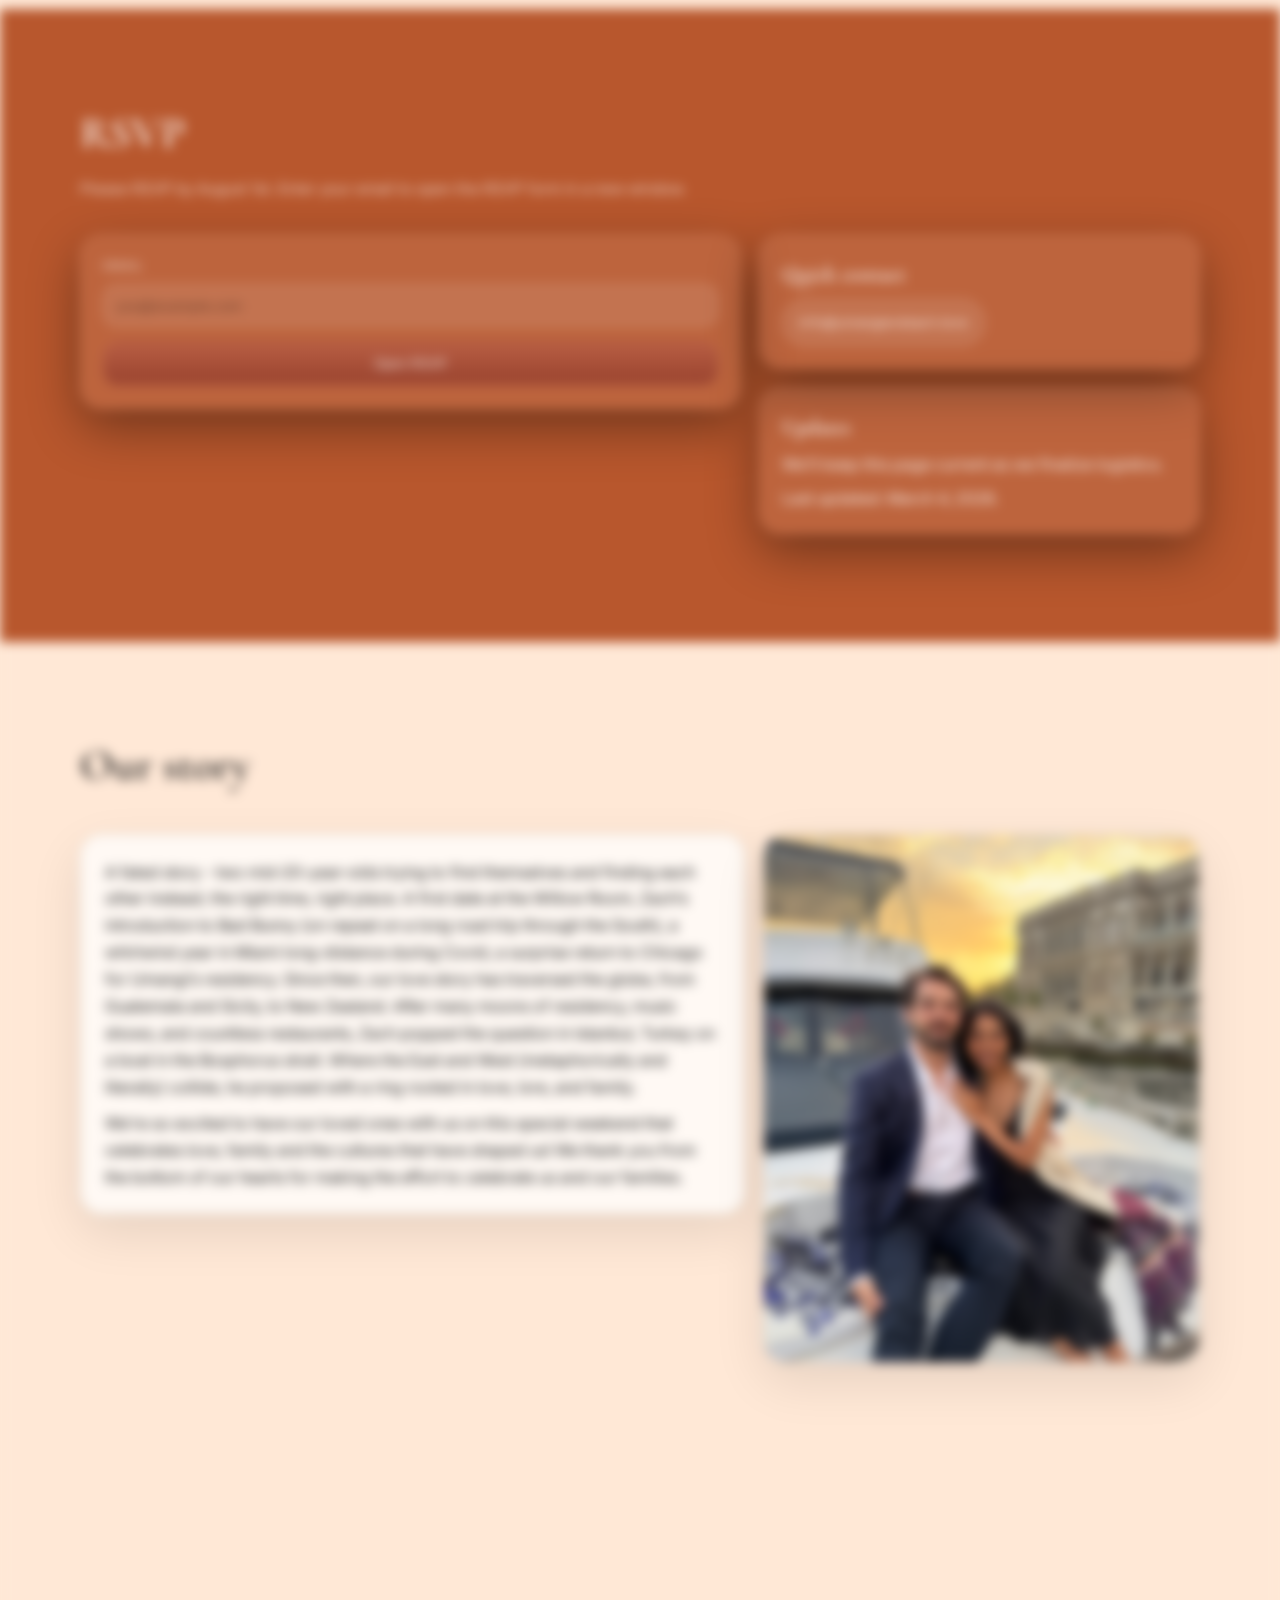
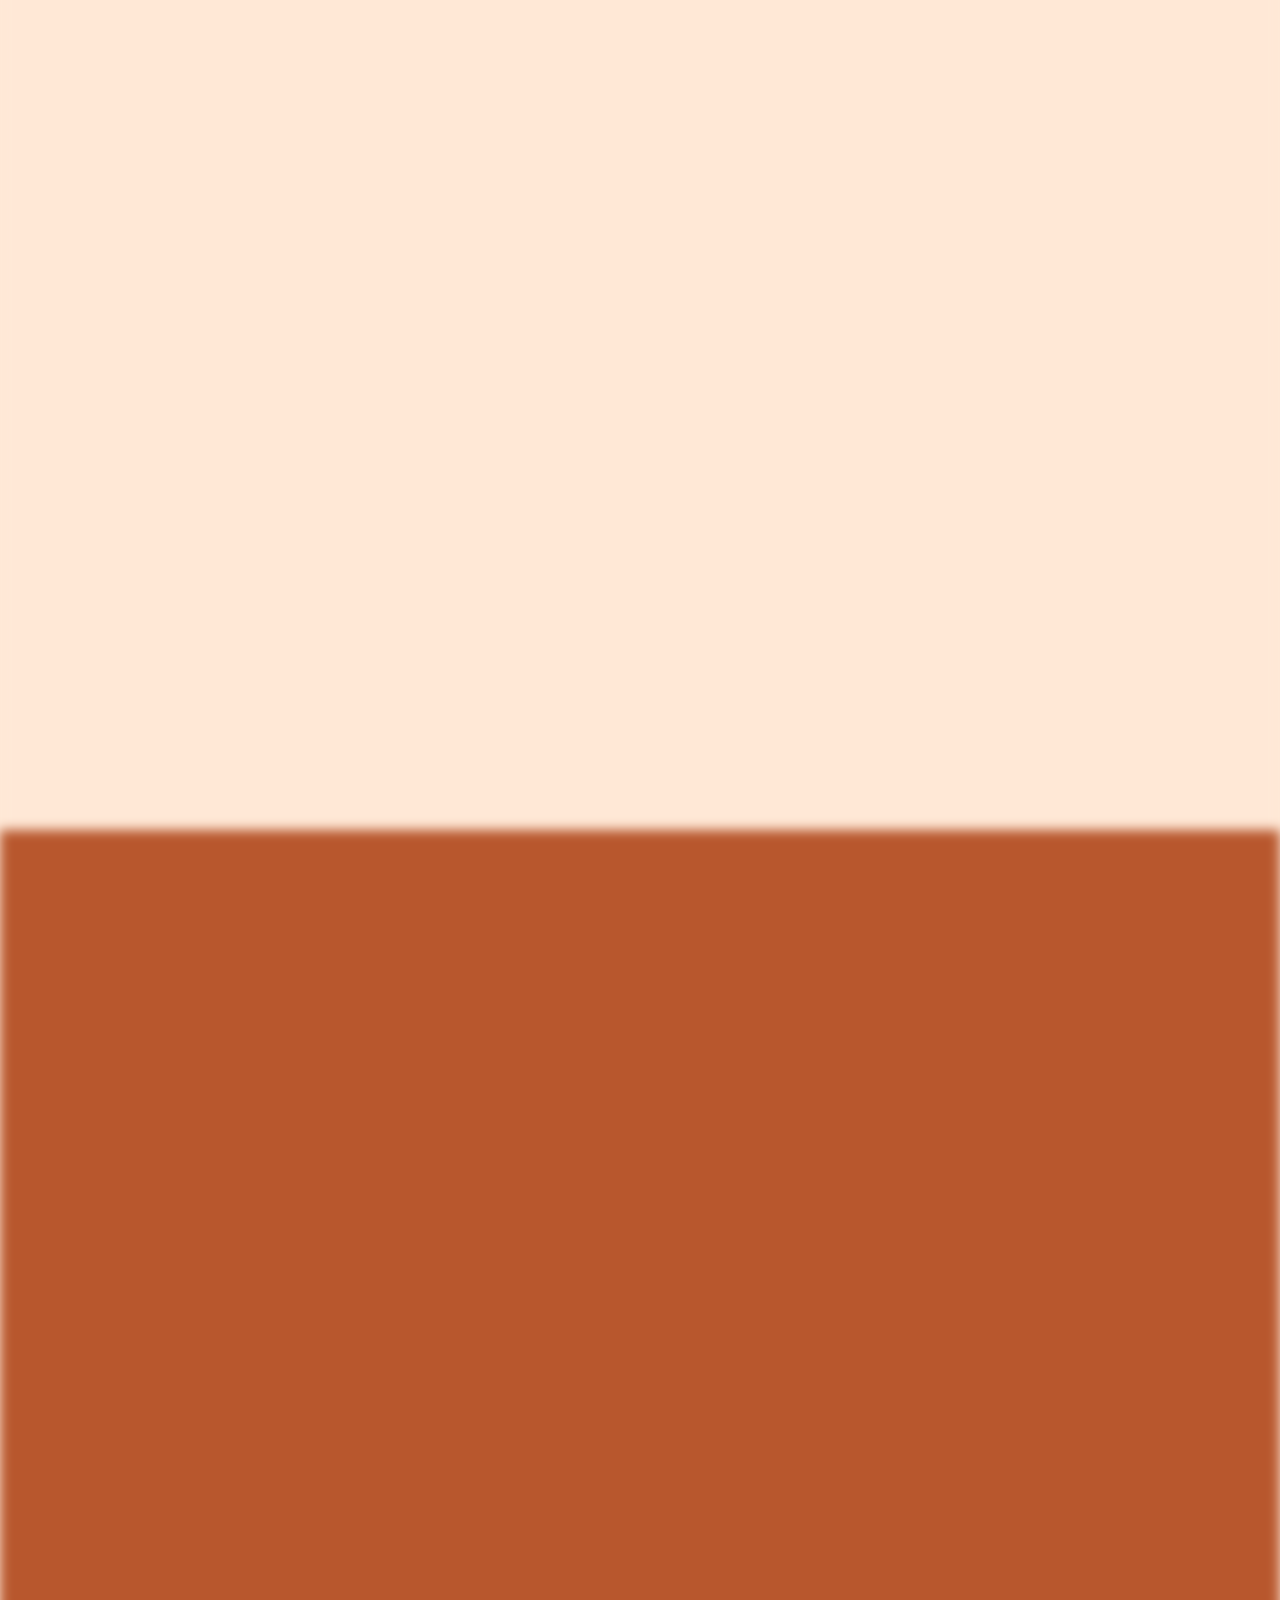
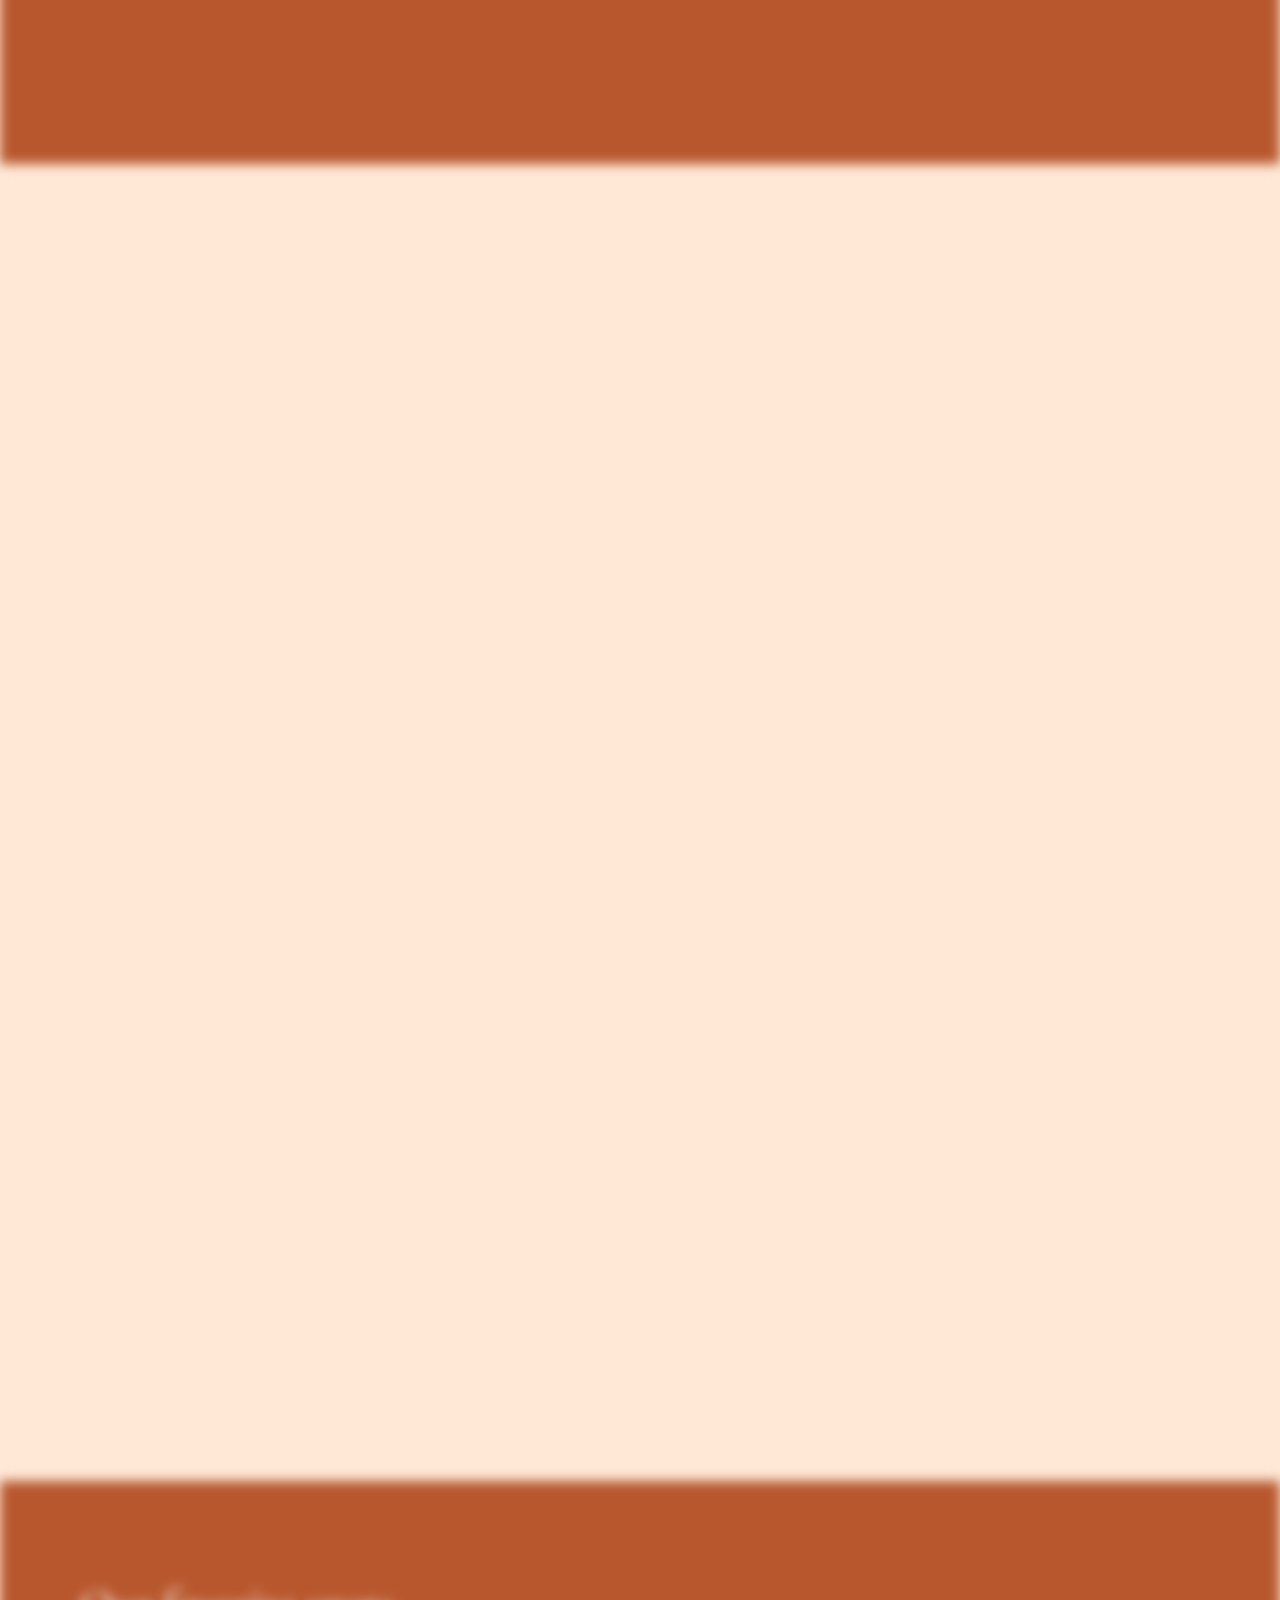
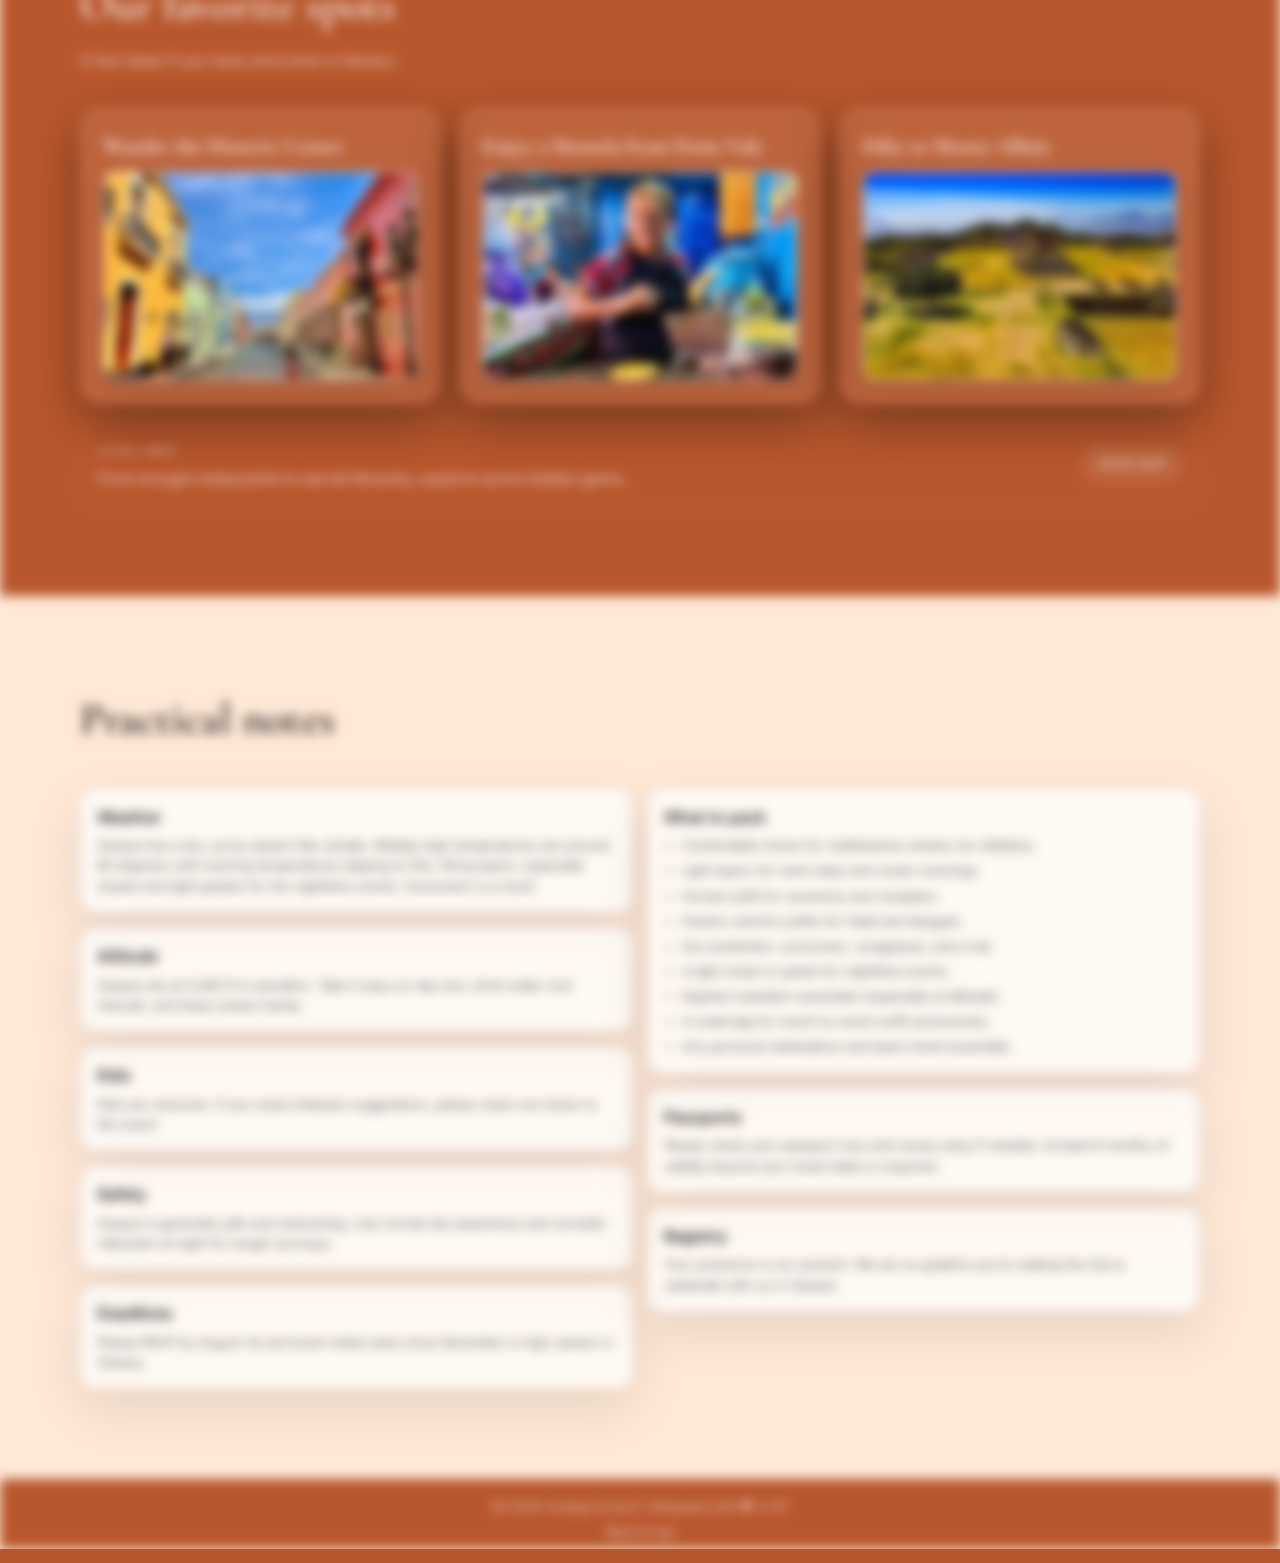
==== commit a33719b3: "Polish punctuation and consistency in site and reminder copy" ====
--- a/5t6y7u8k/index.html
+++ b/5t6y7u8k/index.html
@@ -148,7 +148,7 @@
           <div class="card reveal story-layout__expect">
             <h3>What to expect</h3>
             <p class="story-prose">
-              We are excited to bring our family, friends, and loved ones to join us for the merging of two families, Indian wedding style, in beautiful Oaxaca! In keeping with the Hindu wedding, our wedding will have four events: Haldi, Sangeet, Wedding ceremony and Reception. Bring your Indian lehengas, bright colorful clothes, and open hearts for a weekend full of joy, tradition, and cultural experiences.
+              We are excited to bring our family, friends, and loved ones to join us for the merging of two families, Indian wedding style, in beautiful Oaxaca! In keeping with the Hindu wedding, our wedding will have four events: Haldi, Sangeet, Wedding Ceremony and Reception. Bring your Indian lehengas, bright colorful clothes, and open hearts for a weekend full of joy, tradition, and cultural experiences.
             </p>
           </div>
 
@@ -318,7 +318,7 @@
               Best option: fly directly into <strong>Oaxaca International Airport (OAX)</strong> or route via <strong>Mexico City (MEX)</strong> and connect onward. We recommend arriving by Thursday evening to enjoy the full celebration.
             </p>
             <p class="muted">
-              Mexico City is one of our favorite big cities! Break up the journey with a stopover if you can. <em>Pro Tip: Centurion lounge at MEX makes a mean carajilo.</em>
+              Mexico City is one of our favorite big cities! Break up the journey with a stopover if you can. <em>Pro Tip: Centurion Lounge at MEX makes a mean carajilo.</em>
             </p>
           </div>
 
@@ -711,7 +711,7 @@
       </div>
       <div class="event-modal__section">
         <h4>Hire private transportation</h4>
-        <p><strong>Transportación en Oaxaca Ejecutiva</strong><br />Tel: +52 (951) 517 2039<br />WhatsApp: <a href="https://wa.me/5219512390762" target="_blank" rel="noreferrer">+52 1 951 239 0762</a><br />E-mail: conoce_oaxaca@hotmail.com</p>
+        <p><strong>Transportación en Oaxaca Ejecutiva</strong><br />Tel: +52 (951) 517 2039<br />WhatsApp: <a href="https://wa.me/5219512390762" target="_blank" rel="noreferrer">+52 1 951 239 0762</a><br />Email: conoce_oaxaca@hotmail.com</p>
         <p><strong>Important:</strong> Rideshare service DiDi is not allowed for airport pickups.</p>
       </div>
     </div>
@@ -848,7 +848,7 @@
         <ul class="modal-list">
           <li>Rates are per room, per night and apply to single or double occupancy.</li>
           <li>Rates include 16% VAT and 3% lodging tax.</li>
-          <li>Minimum stay is 2 nights: December 4-6, 2026.</li>
+          <li>Minimum stay is 2 nights: December 4–6, 2026.</li>
           <li>Blocked rooms are limited; additional bookings are subject to availability.</li>
         </ul>
       </div>
@@ -955,7 +955,7 @@
         <ul class="modal-list">
           <li>Welcome drink upon arrival.</li>
           <li>Daily breakfast included.</li>
-          <li>Morning Eye Opener from 7-9 AM with coffee, tea, cookies, and seasonal fruit.</li>
+          <li>Morning Eye Opener from 7–9 AM with coffee, tea, cookies, and seasonal fruit.</li>
           <li>Access to Sin Nombre Experiences, which may include jazz nights, movie nights, and pool days.</li>
           <li>Heated rooftop pool, terrace restaurant with city views, cantina, and lounge spaces.</li>
           <li>Airport transfers, massages, private excursions, and yoga classes are available for an additional fee.</li>
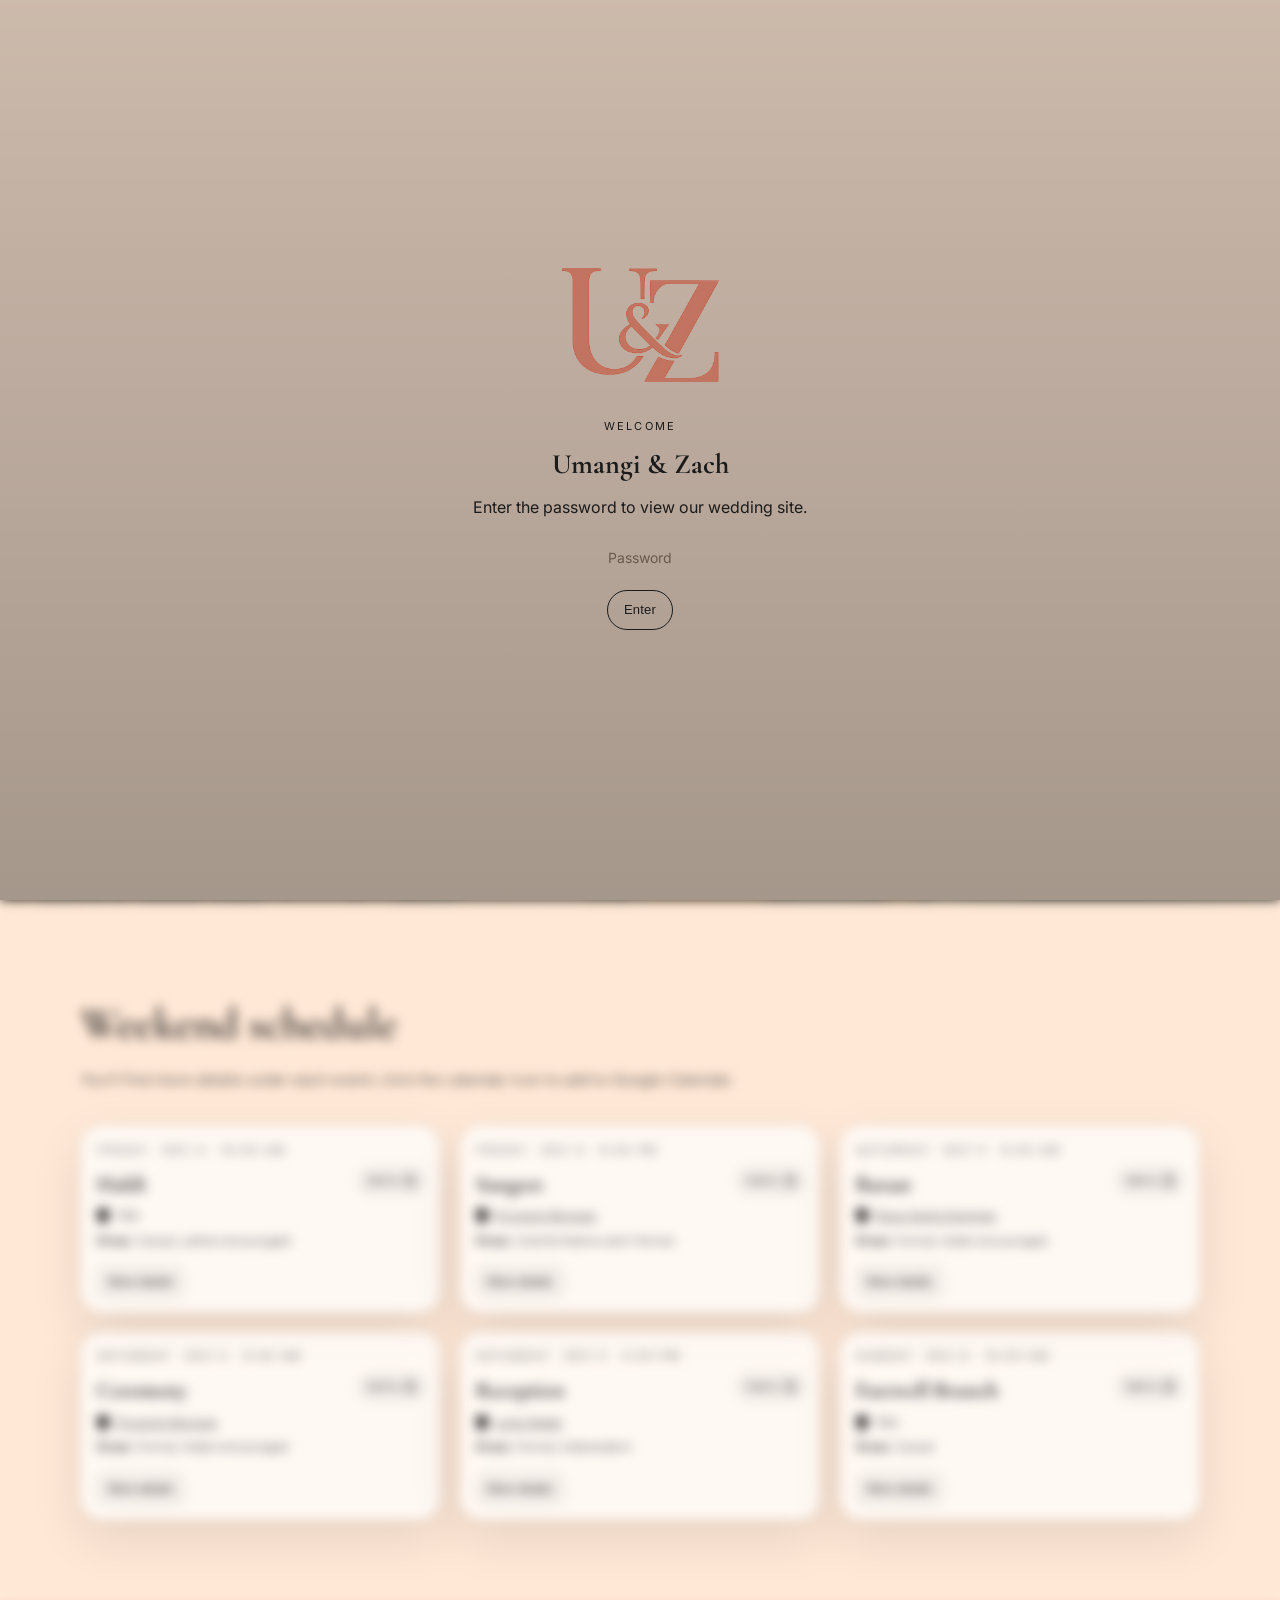
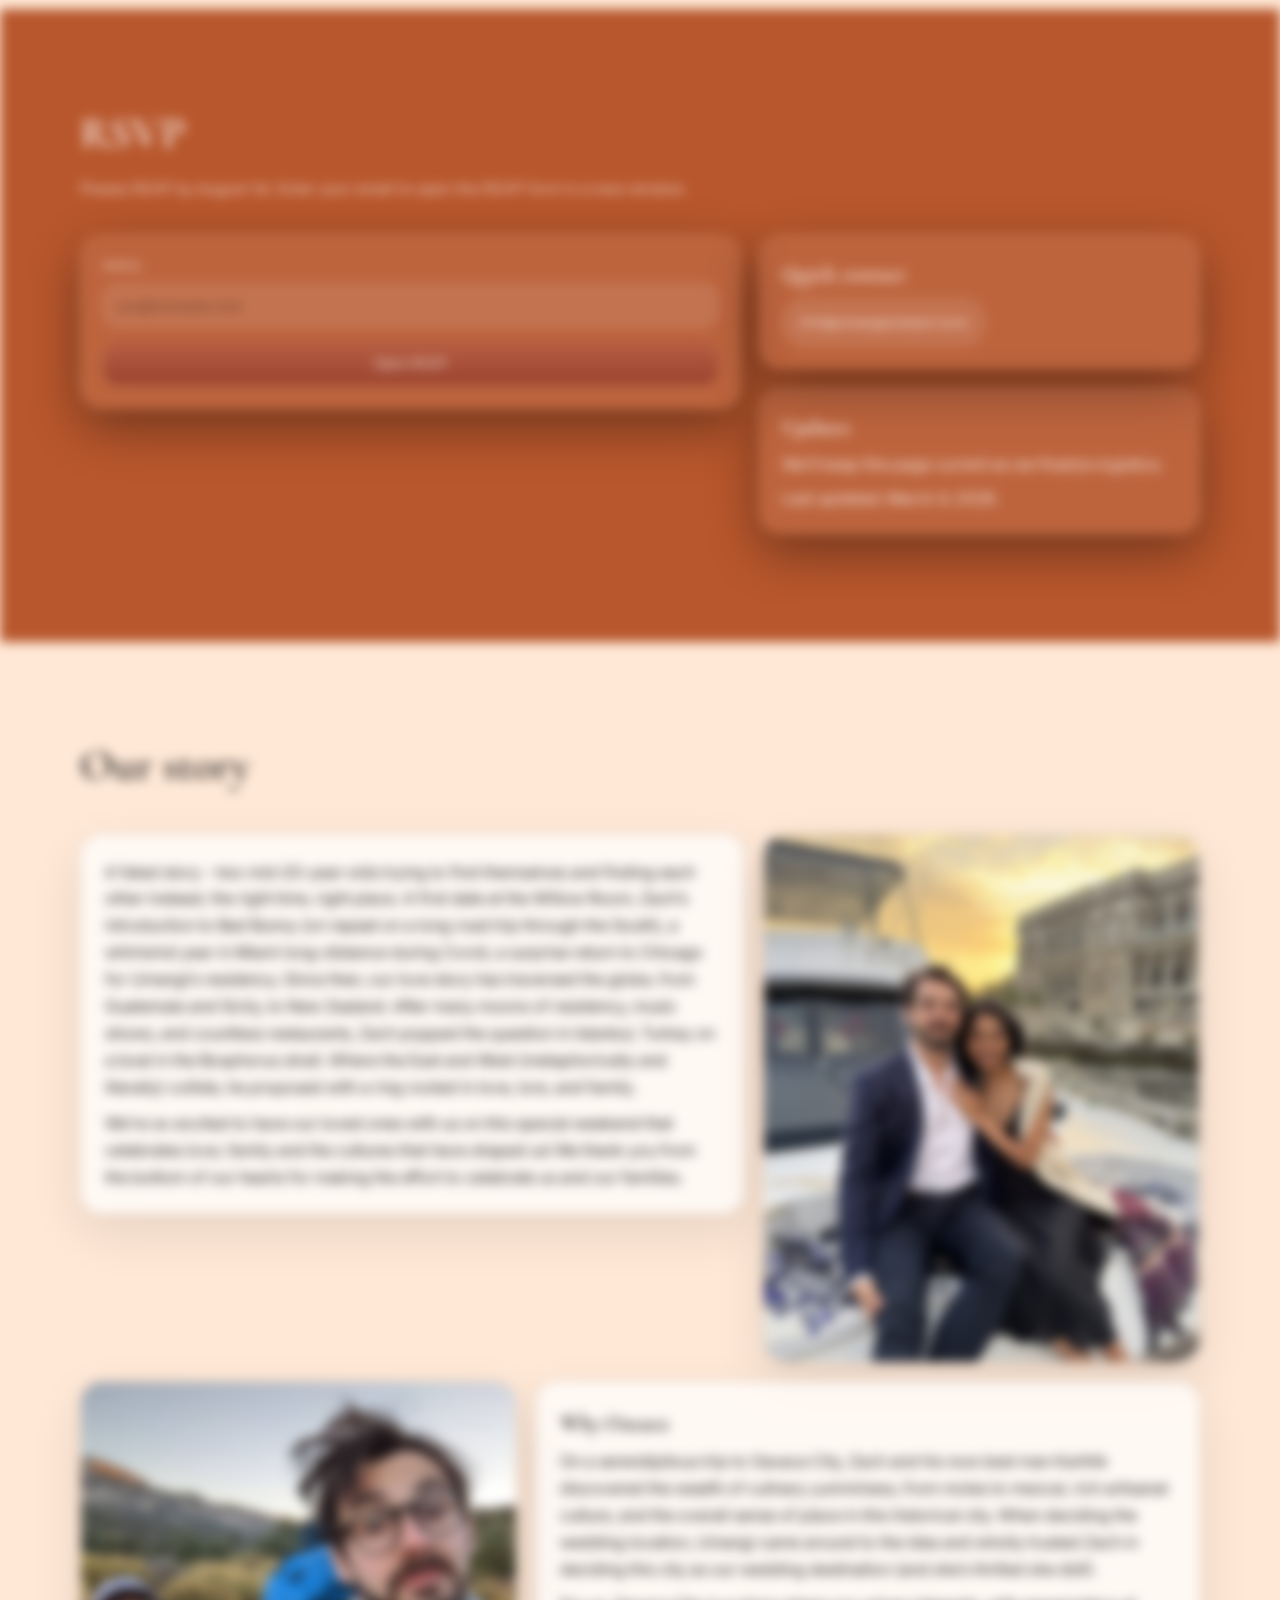
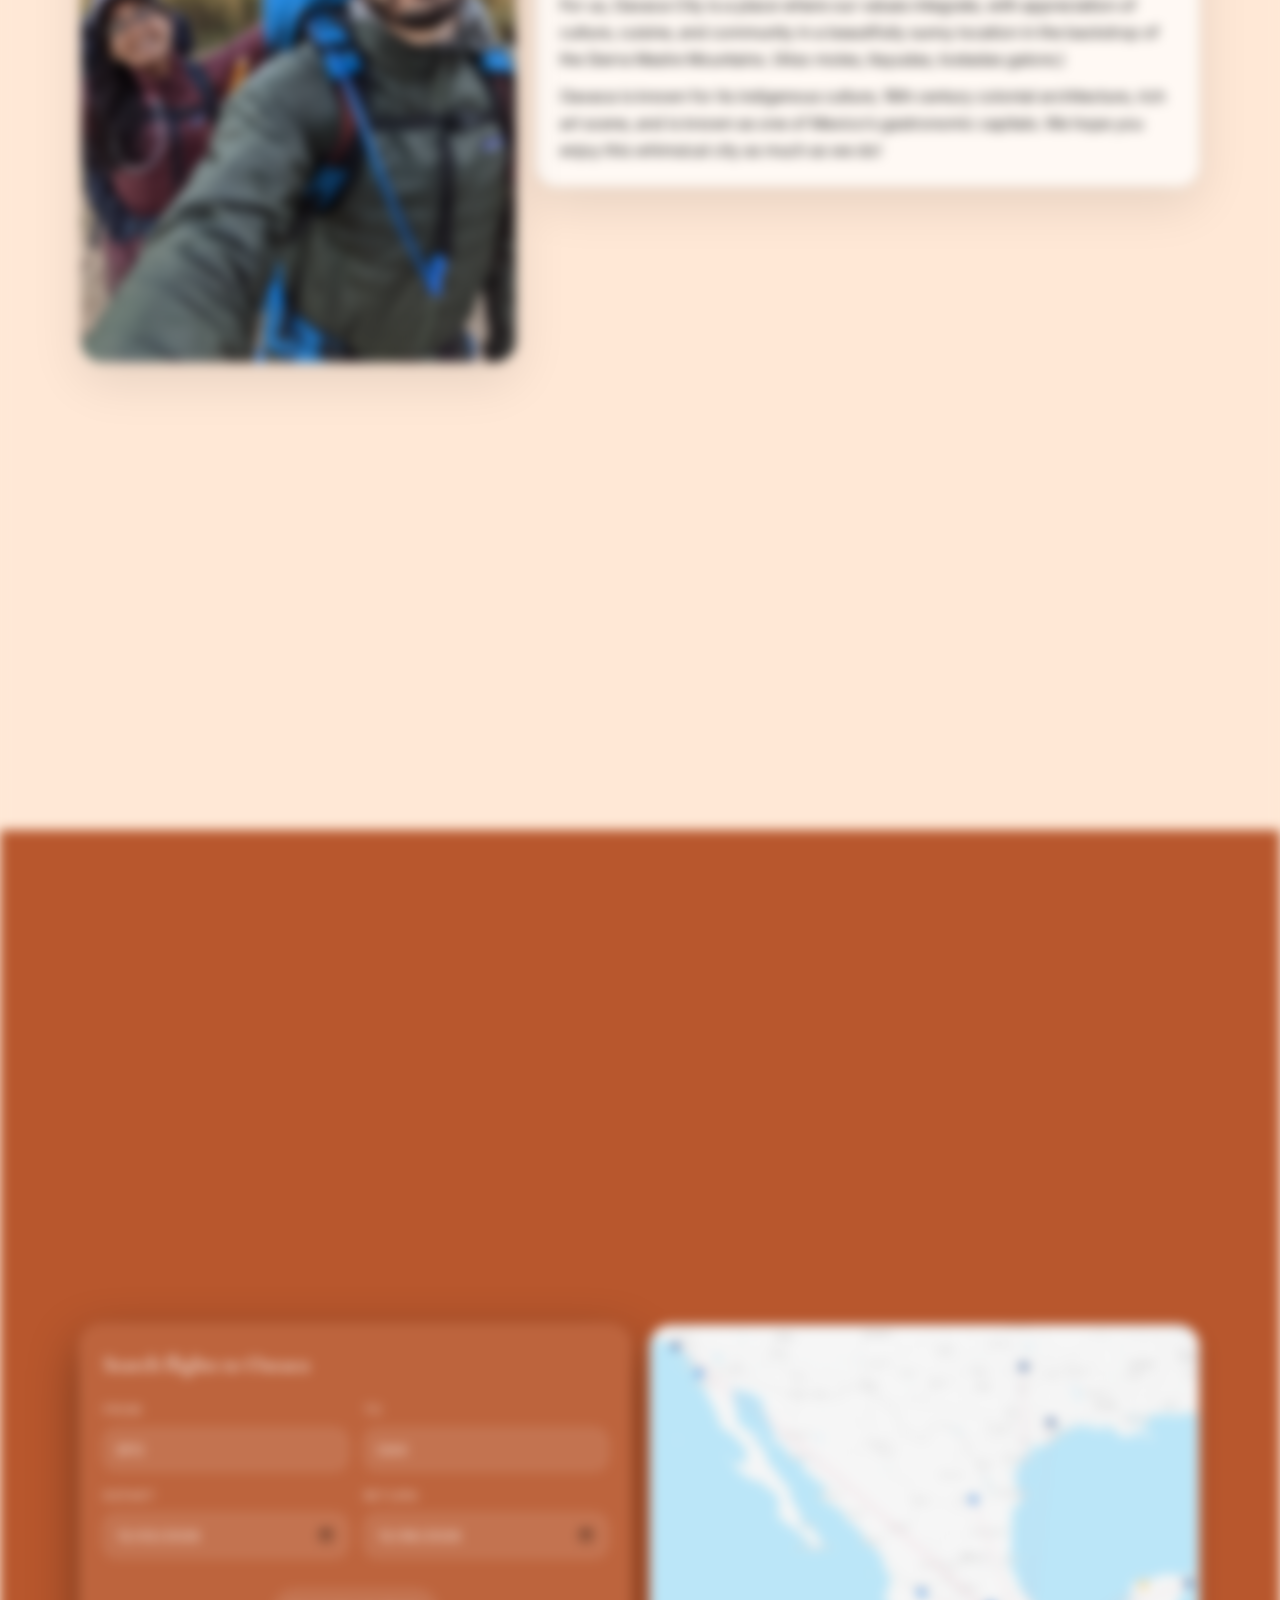
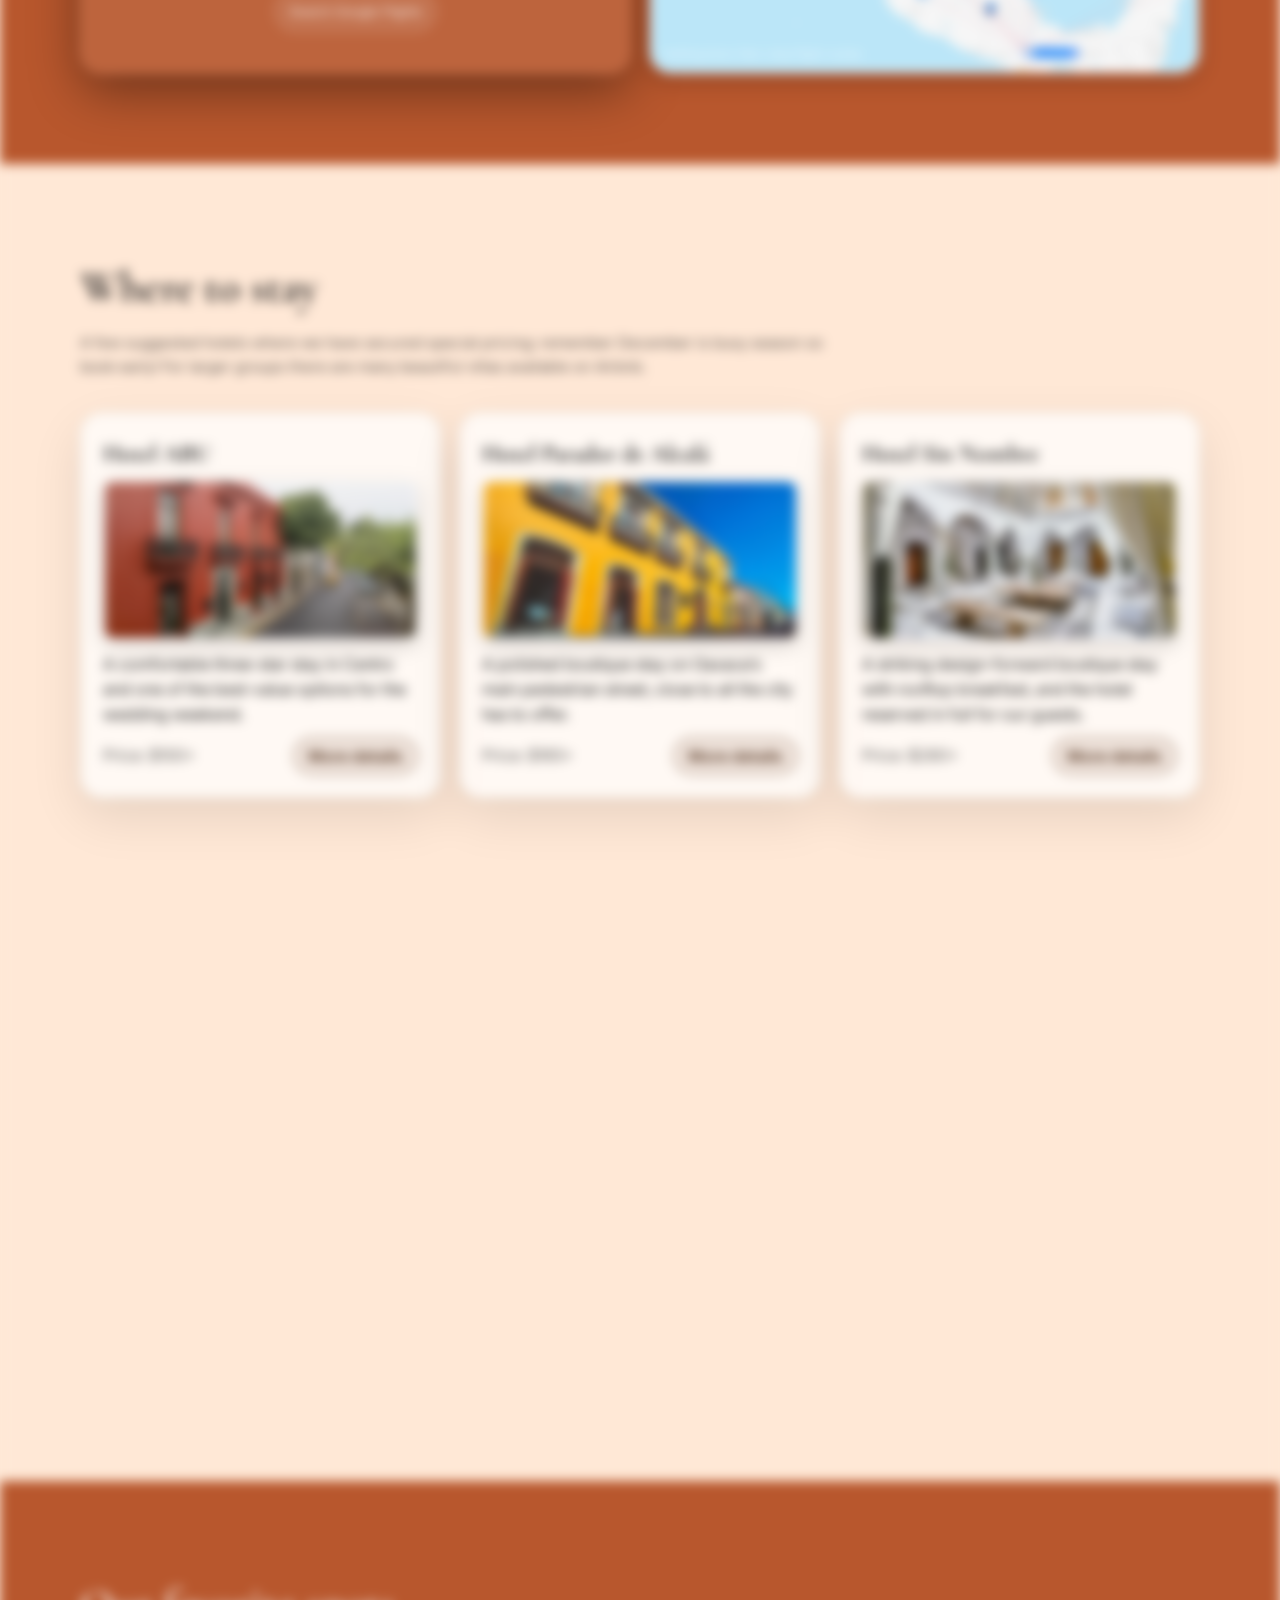
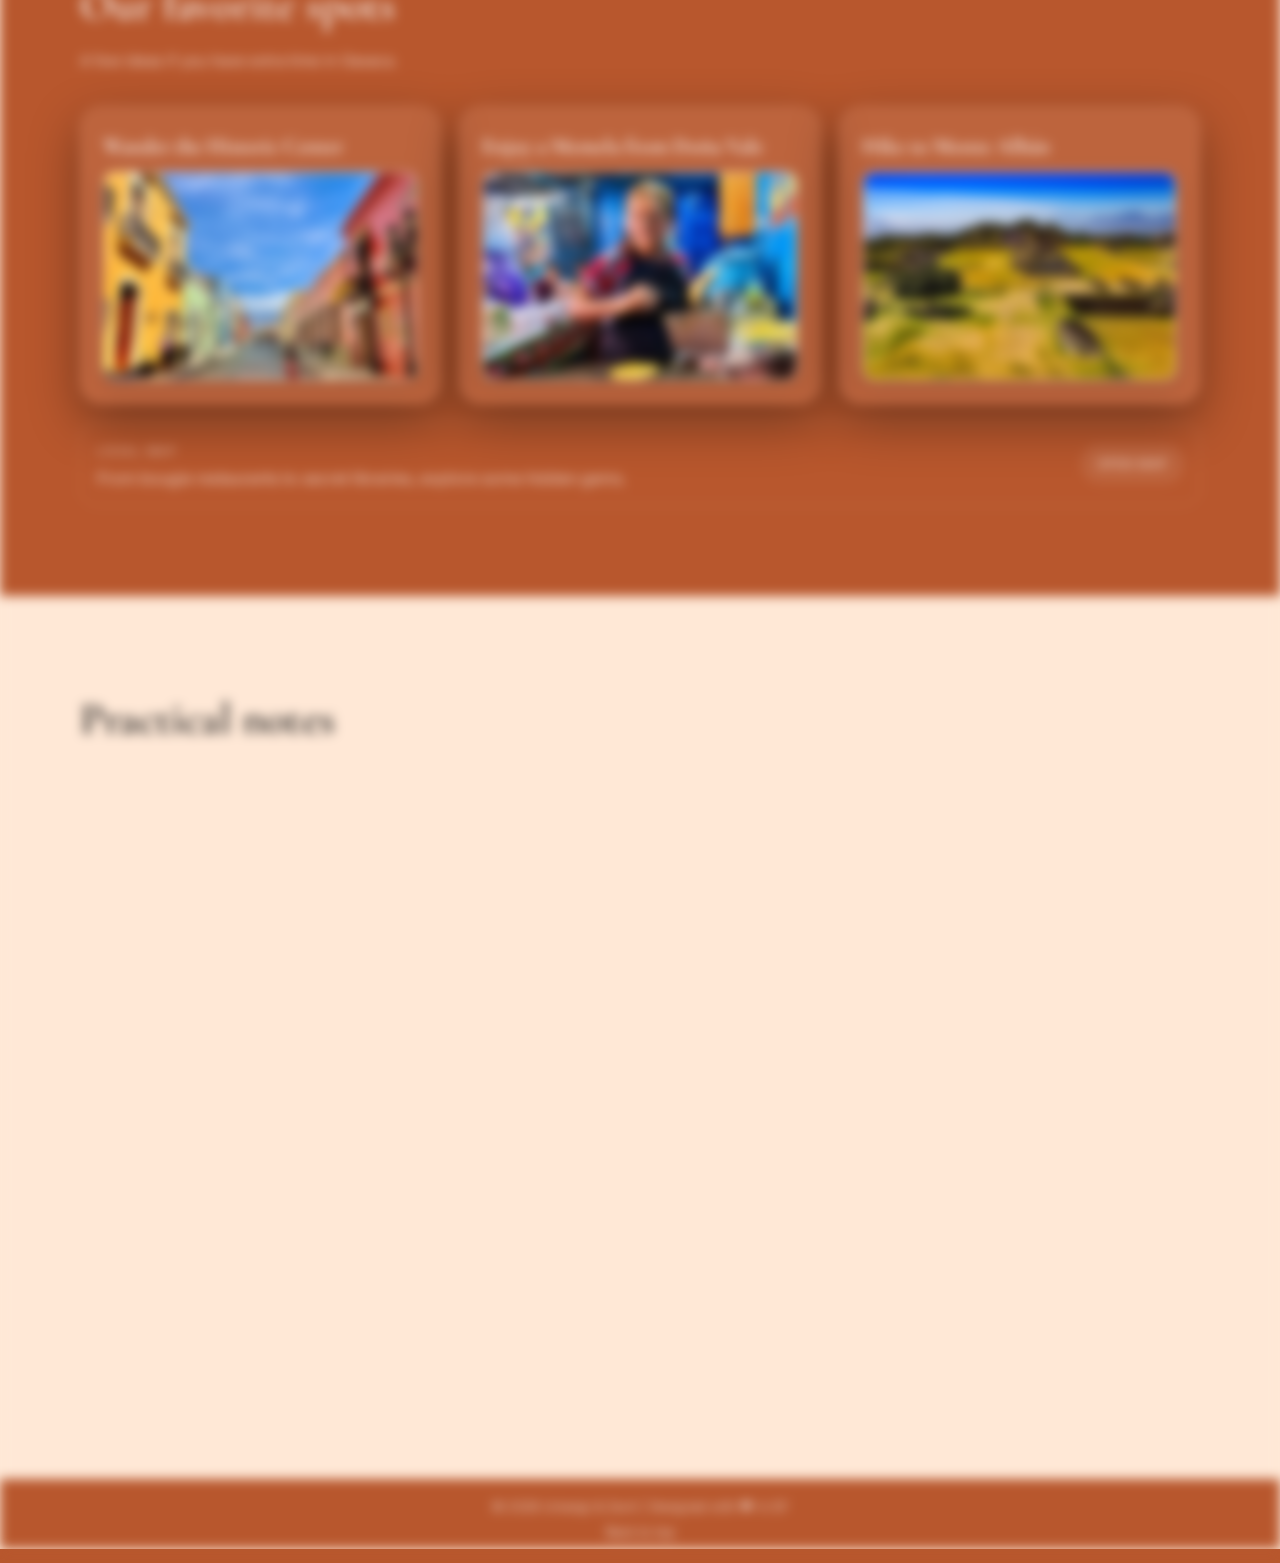
==== commit 65109f40: "Add hero video and optimize site image assets" ====
--- a/5t6y7u8k/index.html
+++ b/5t6y7u8k/index.html
@@ -13,7 +13,7 @@
   <link rel="preconnect" href="https://fonts.gstatic.com" crossorigin>
   <link href="https://fonts.googleapis.com/css2?family=Cormorant+Garamond:wght@400;500;600&family=Inter:wght@300;400;500;600&display=swap" rel="stylesheet">
 
-  <link rel="stylesheet" href="assets/css/styles.css?v=20260219" />
+  <link rel="stylesheet" href="assets/css/styles.css?v=20260306" />
 </head>
 
 <body>
@@ -55,8 +55,12 @@
   <div id="site">
   <main id="main">
     <!-- HERO -->
-    <section class="hero" aria-label="Hero">
-      <div class="hero__media" role="img" aria-label="Oaxaca landscape placeholder background"></div>
+    <section class="hero hero--video" aria-label="Hero">
+      <div class="hero__media hero__media--video" aria-hidden="true">
+        <video class="hero__video" autoplay muted loop playsinline preload="metadata" poster="assets/hero.jpg">
+          <source src="assets/hero-video.mp4" type="video/mp4" />
+        </video>
+      </div>
       <div class="hero__overlay"></div>
 
       <div class="container hero__content">
@@ -986,6 +990,6 @@
     </div>
   </div>
 
-  <script src="assets/js/main.js?v=20260219"></script>
+  <script src="assets/js/main.js?v=20260306"></script>
 </body>
 </html>
--- a/5t6y7u8k/assets/css/styles.css
+++ b/5t6y7u8k/assets/css/styles.css
@@ -499,6 +499,7 @@
 }
 .hero__media{
   position:absolute; inset:0;
+  overflow: hidden;
   background-image:
     linear-gradient(rgba(0,0,0,.10), rgba(0,0,0,.34)),
     url("../hero.jpg");
@@ -508,9 +509,31 @@
   filter: saturate(0.92) contrast(1.02);
   animation: kenburns 18s ease-in-out infinite alternate;
 }
+.hero__media--video{
+  background-image:
+    linear-gradient(rgba(0,0,0,.16), rgba(0,0,0,.40)),
+    url("../hero.jpg");
+  transform: scale(1.02);
+  filter: none;
+  animation: none;
+}
+.hero__video{
+  width: 100%;
+  height: 100%;
+  display: block;
+  object-fit: cover;
+  object-position: 50% 50%;
+  transform: scale(1.08);
+  filter: saturate(0.92) contrast(1.06) brightness(0.92);
+}
 .hero__overlay{
   position:absolute; inset:0;
   background: radial-gradient(1200px 700px at 50% 30%, rgba(15,18,16,.00), rgba(15,18,16,.55));
+}
+.hero--video .hero__overlay{
+  background:
+    linear-gradient(180deg, rgba(15,18,16,.44), rgba(15,18,16,.56)),
+    radial-gradient(1200px 700px at 50% 30%, rgba(15,18,16,.02), rgba(15,18,16,.58));
 }
 .hero__content{
   position: relative;
@@ -548,6 +571,9 @@
 /* Intro nudge to prompt scroll */
 .intro-bump .hero__media{
   animation: kenburns 18s ease-in-out infinite alternate, heroBumpBg 900ms ease 400ms both;
+}
+.intro-bump .hero__media--video{
+  animation: heroBumpBg 900ms ease 400ms both;
 }
 
 /* Countdown */
@@ -1658,6 +1684,7 @@
 @media (prefers-reduced-motion: reduce){
   html{ scroll-behavior: auto; }
   .hero__media{ animation: none; }
+  .hero__video{ transform: none; }
   .scroll-cue__icon{ animation: none; }
   .reveal{ transition: none; }
   .intro-bump .hero__media{ animation: none; }
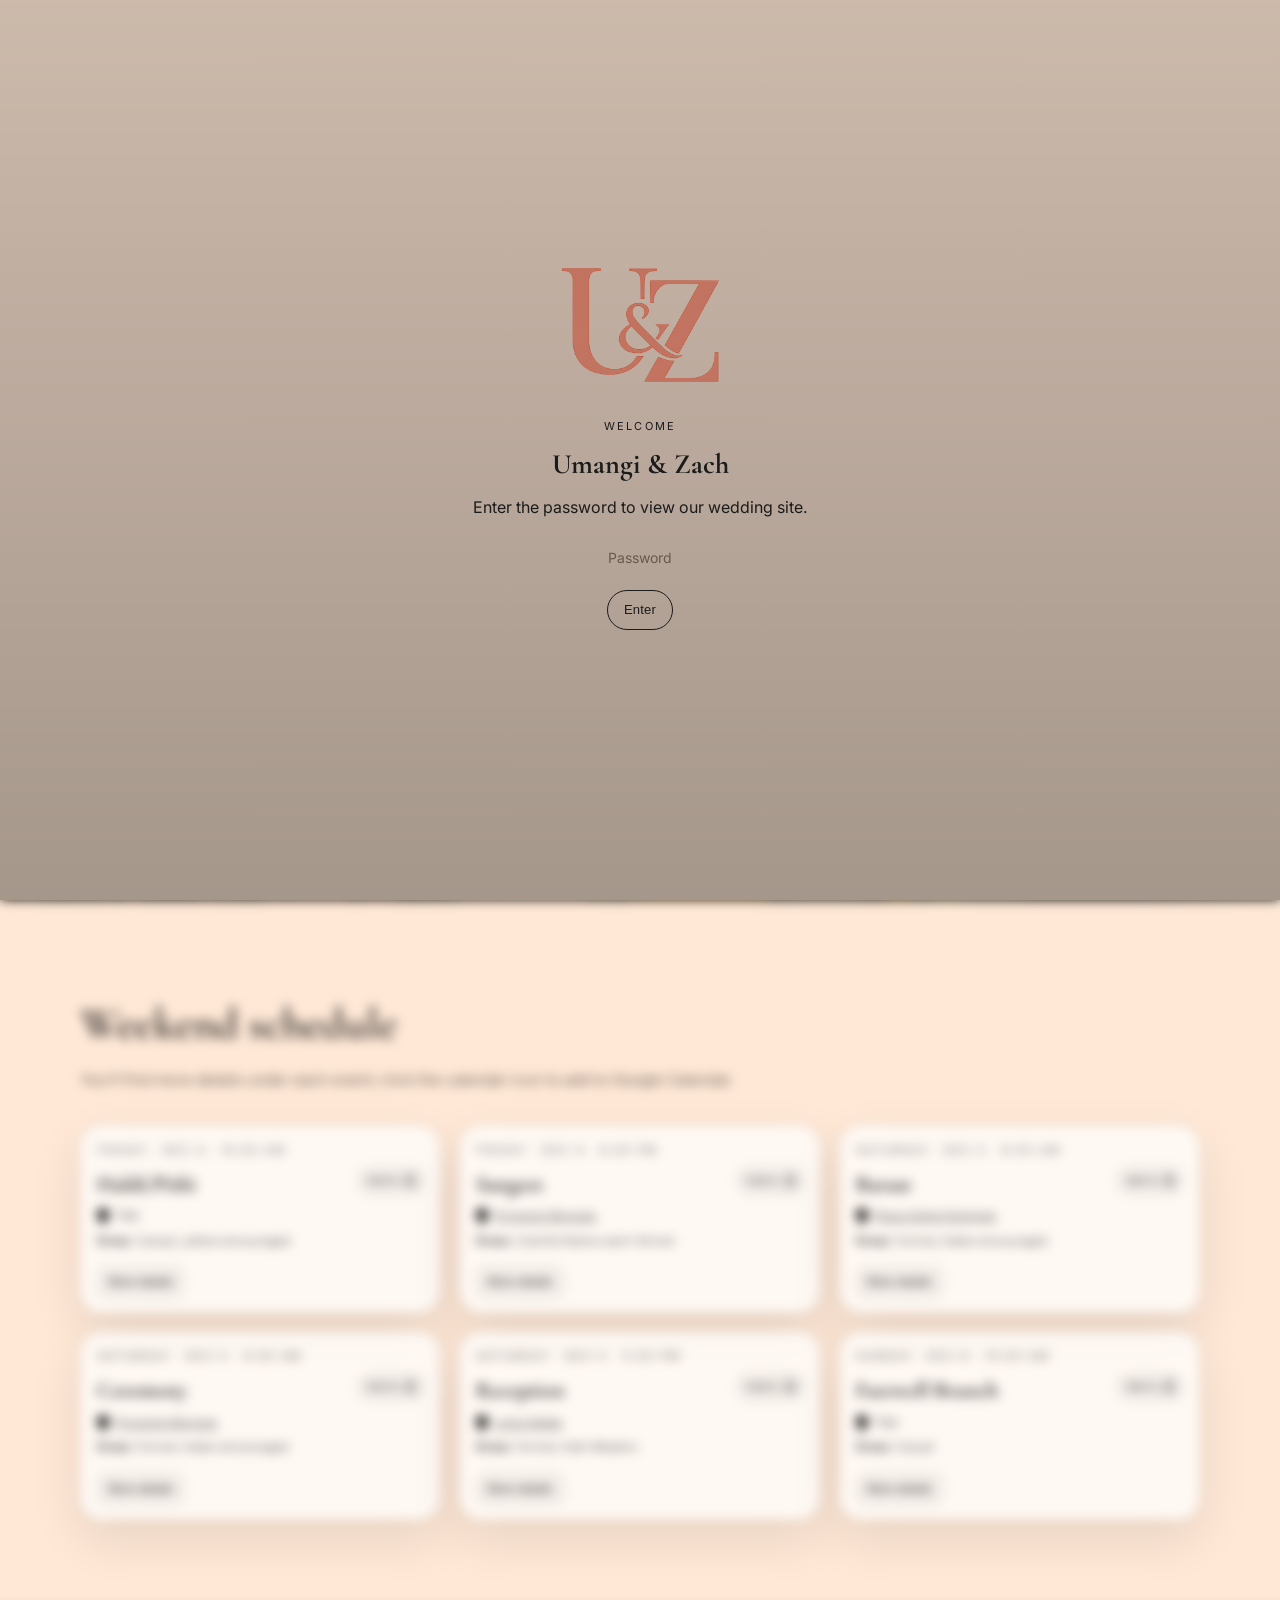
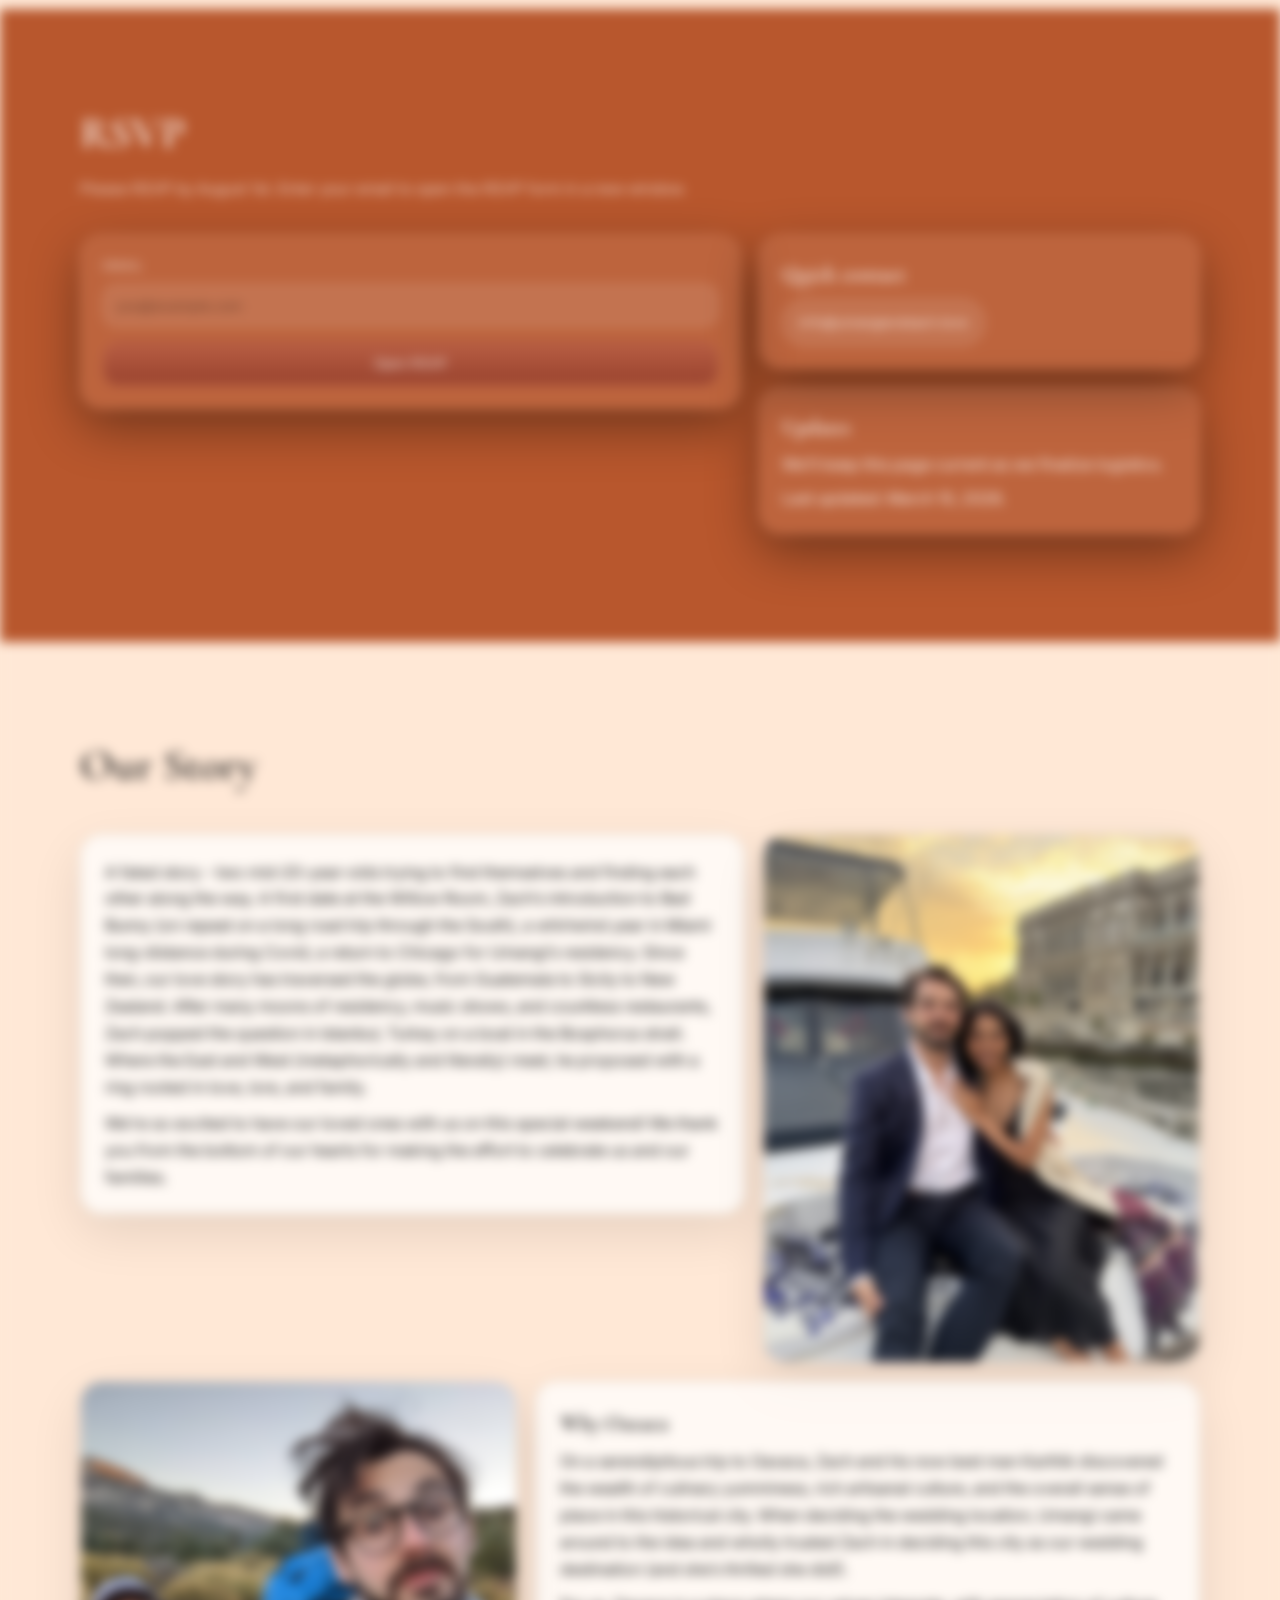
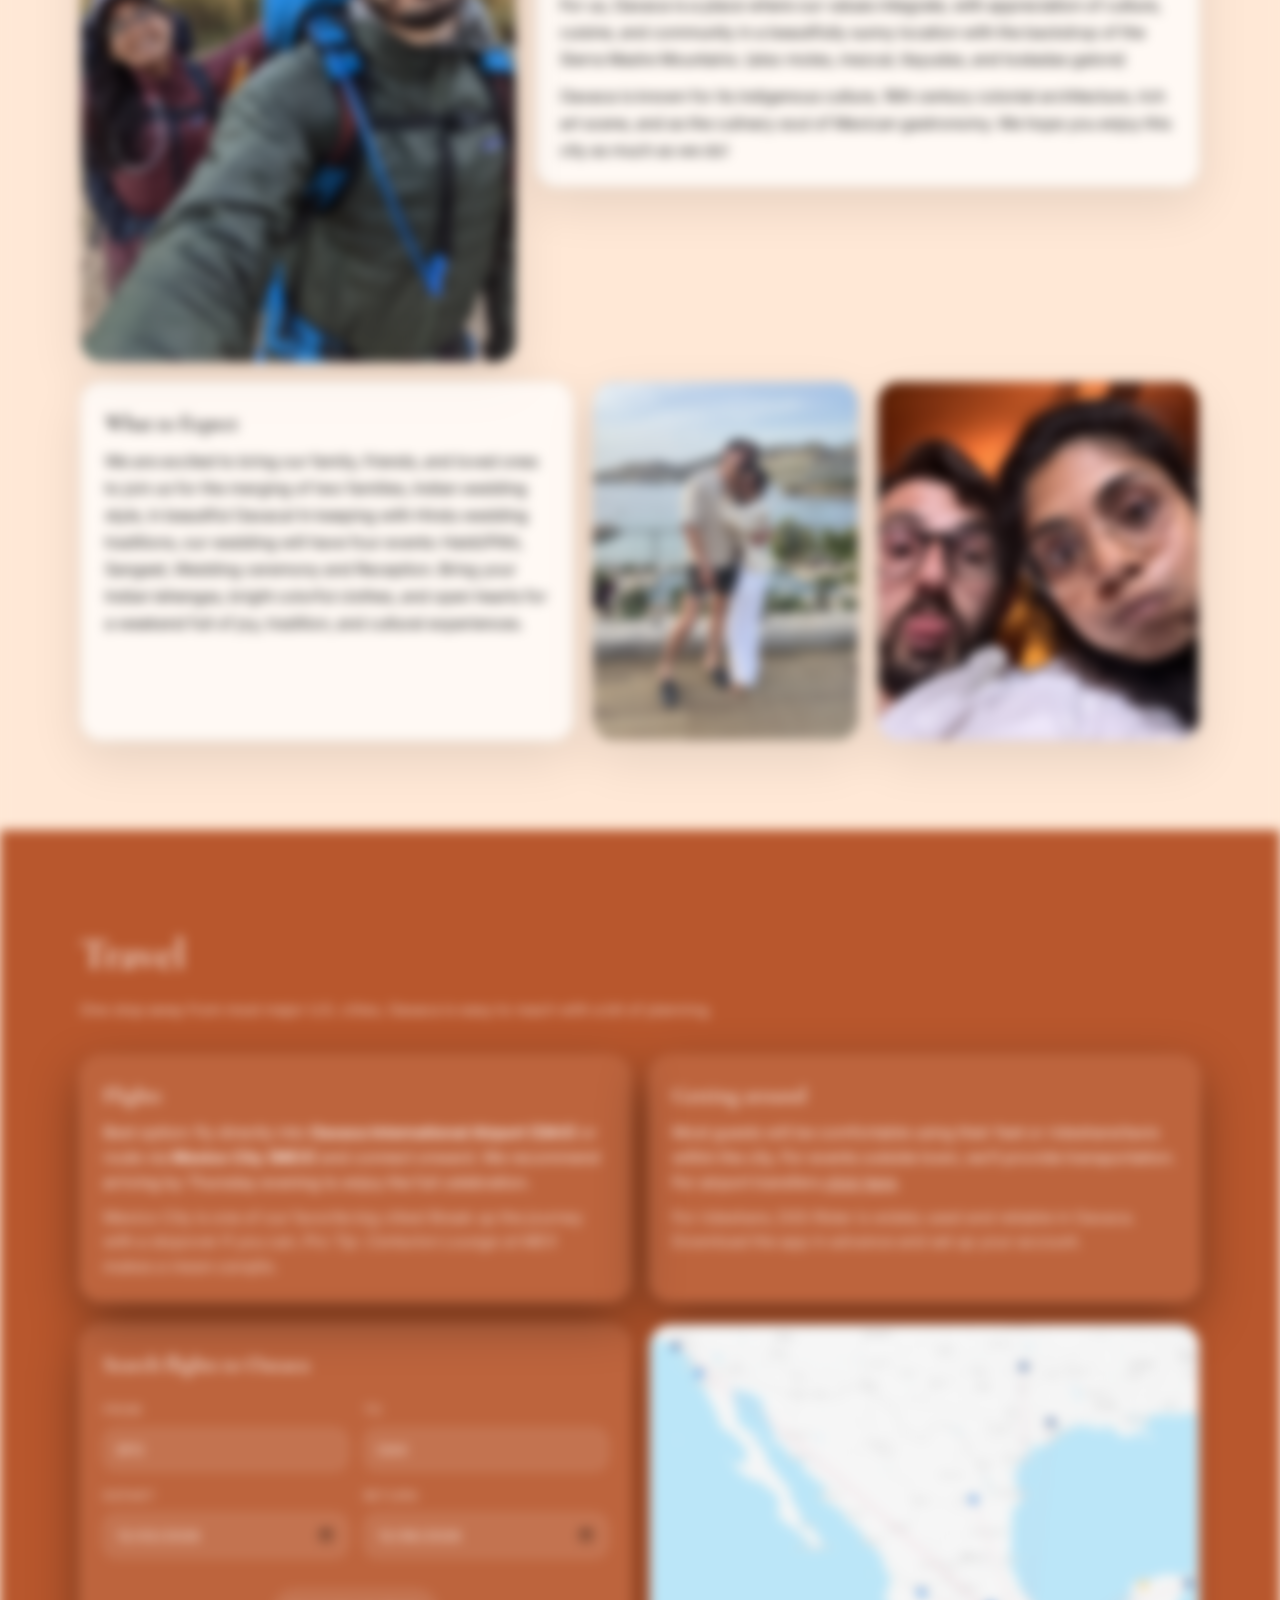
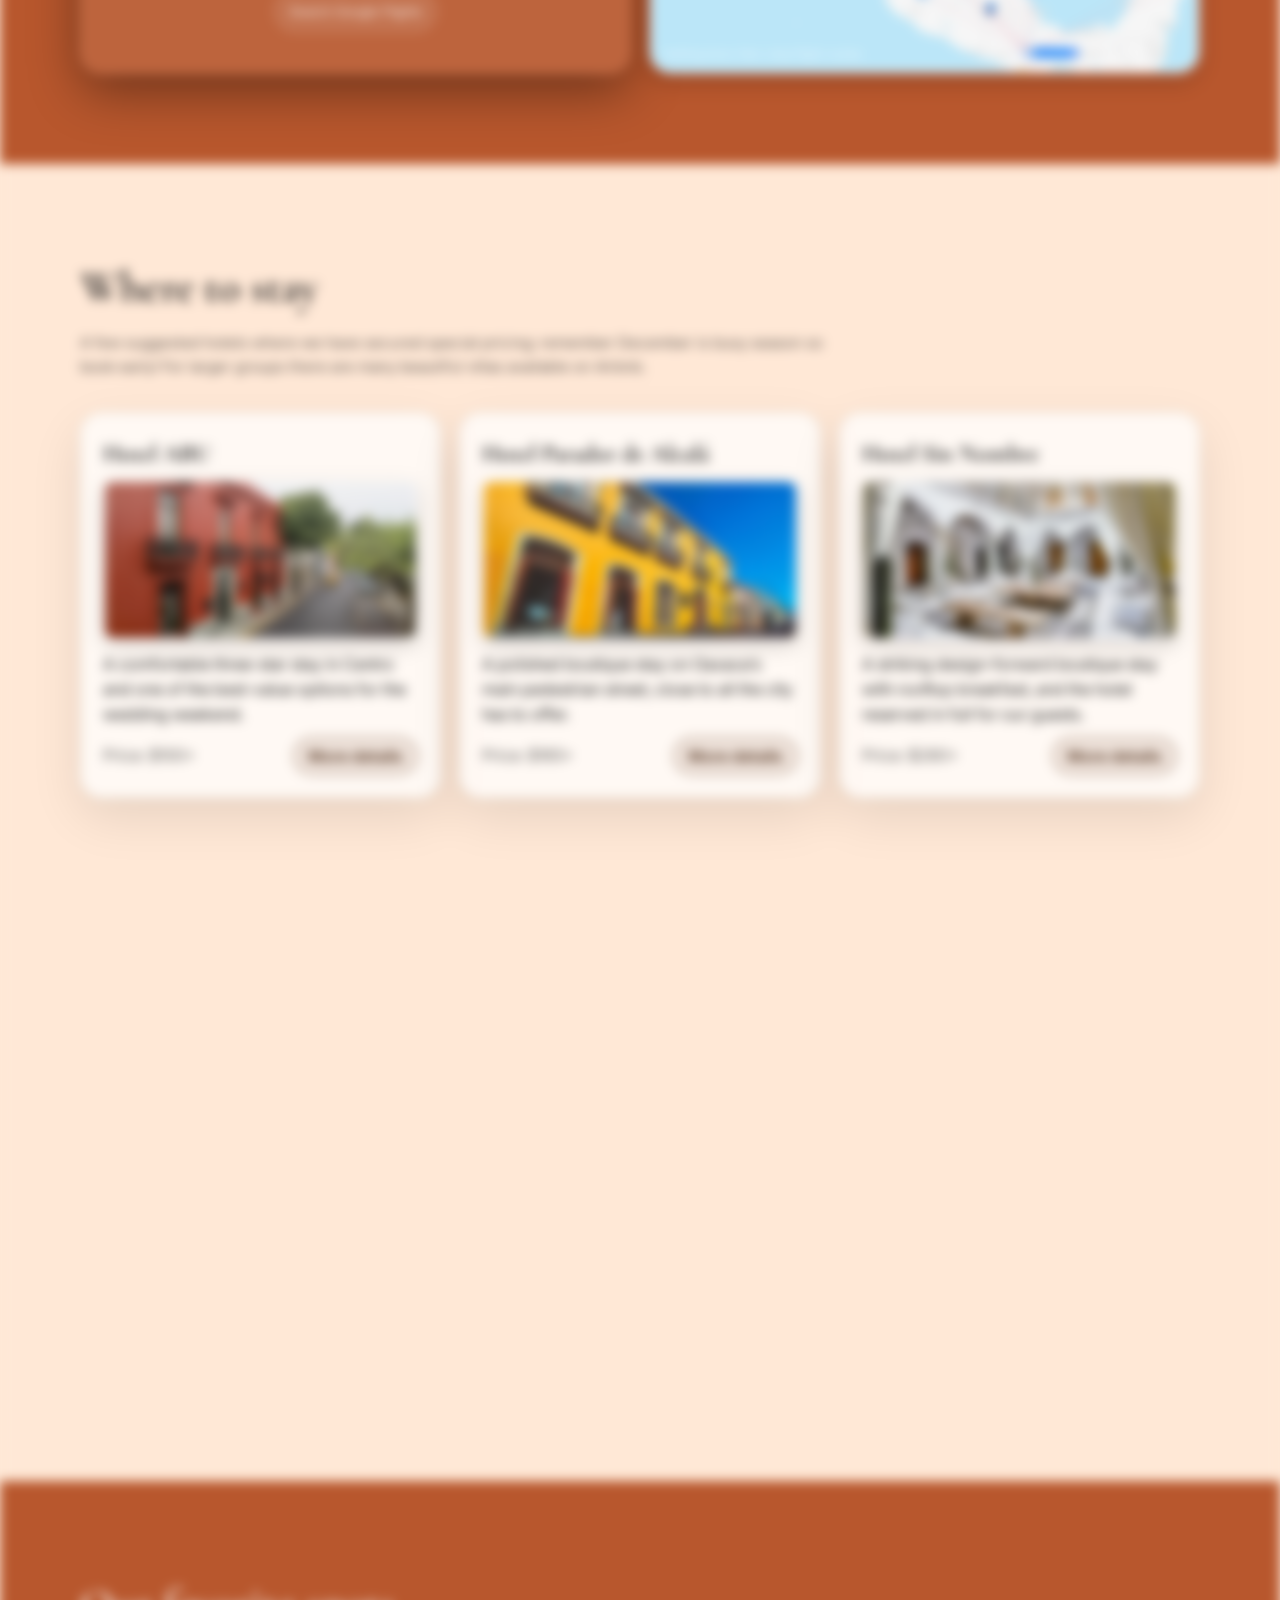
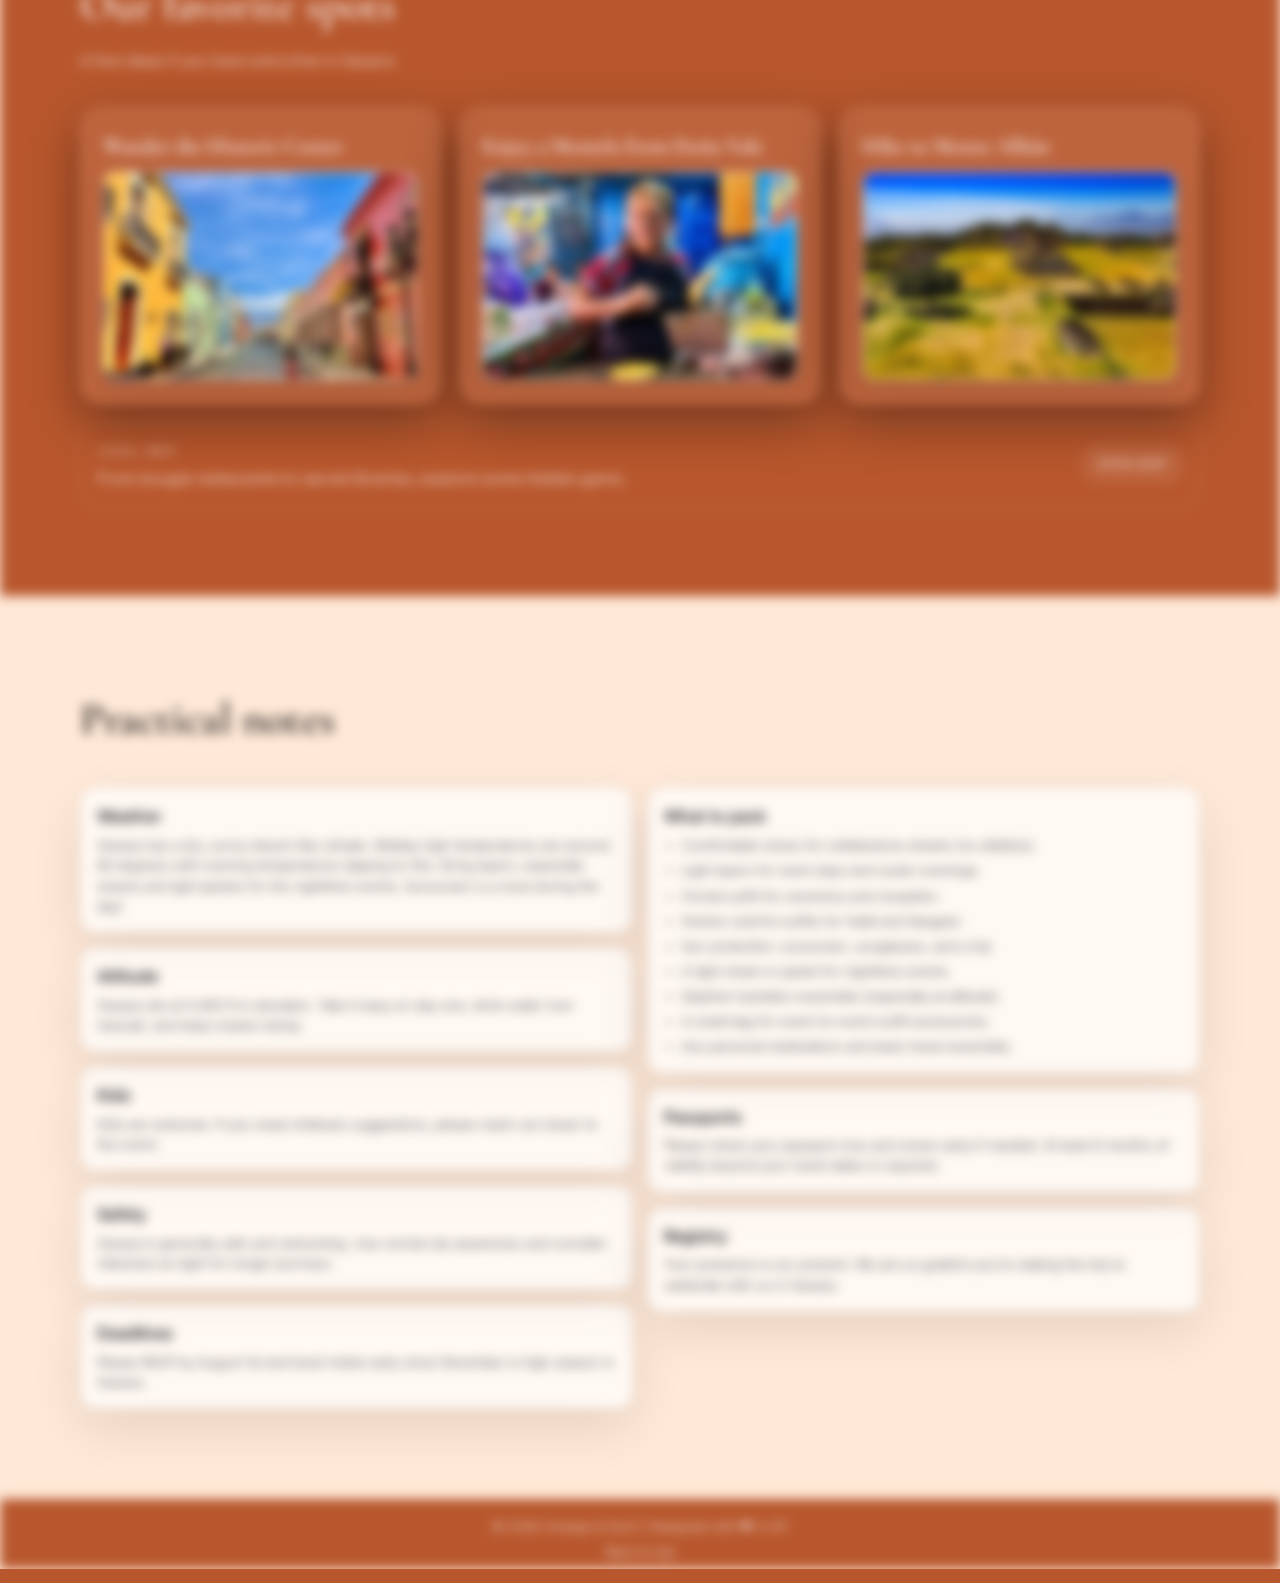
==== commit 7ca76683: "Refine wedding copy and RSVP email templates" ====
--- a/5t6y7u8k/index.html
+++ b/5t6y7u8k/index.html
@@ -29,7 +29,8 @@
       <h1 id="gate-title">Umangi &amp; Zach</h1>
       <p class="gate__lead">Enter the password to view our wedding site.</p>
       <form id="gate-form" class="gate__form" autocomplete="off">
-        <input id="gate-pass" type="password" placeholder="Password" required />
+        <label class="sr-only" for="gate-pass">Site password</label>
+        <input id="gate-pass" name="password" type="password" autocomplete="current-password" placeholder="Password" required />
         <button class="btn btn--ghost gate__cta" type="submit">Enter</button>
         <p id="gate-error" class="gate__error" aria-live="polite"></p>
       </form>
@@ -105,16 +106,16 @@
     <section class="section section--light" id="story">
       <div class="container">
         <div class="section__header">
-          <h2 class="section__title reveal">Our story</h2>
+          <h2 class="section__title reveal">Our Story</h2>
         </div>
 
         <div class="story-layout">
           <div class="card reveal story-layout__intro">
             <p class="story-prose">
-              A fated story - two mid-20-year-olds trying to find themselves and finding each other instead; the right time, right place. A first date at the Willow Room, Zach&rsquo;s introduction to Bad Bunny (on repeat on a long road trip through the South), a whirlwind year in Miami long-distance during Covid, a surprise return to Chicago for Umangi&rsquo;s residency. Since then, our love story has traversed the globe, from Guatemala and Sicily, to New Zealand. After many moons of residency, music shows, and countless restaurants, Zach popped the question in Istanbul, Turkey on a boat in the Bosphorus strait. Where the East and West (metaphorically and literally) collide, he proposed with a ring rooted in love, lore, and family.
+              A fated story - two mid-20-year-olds trying to find themselves and finding each other along the way. A first date at the Willow Room, Zach&rsquo;s introduction to Bad Bunny (on repeat on a long road trip through the South), a whirlwind year in Miami long-distance during Covid, a return to Chicago for Umangi&rsquo;s residency. Since then, our love story has traversed the globe, from Guatemala to Sicily to New Zealand. After many moons of residency, music shows, and countless restaurants, Zach popped the question in Istanbul, Turkey on a boat in the Bosphorus strait. Where the East and West (metaphorically and literally) meet, he proposed with a ring rooted in love, lore, and family.
             </p>
             <p class="story-prose">
-              We&rsquo;re so excited to have our loved ones with us on this special weekend that celebrates love, family and the cultures that have shaped us! We thank you from the bottom of our hearts for making the effort to celebrate us and our families.
+              We&rsquo;re so excited to have our loved ones with us on this special weekend! We thank you from the bottom of our hearts for making the effort to celebrate us and our families.
             </p>
           </div>
 
@@ -127,13 +128,13 @@
           <div class="card reveal story-layout__why">
             <h3>Why Oaxaca</h3>
             <p class="story-prose">
-              On a serendipitous trip to Oaxaca City, Zach and his now best man Karthik discovered the wealth of culinary yumminess, from moles to mezcal, rich artisanal culture, and the overall sense of place in this historical city. When deciding the wedding location, Umangi came around to the idea and wholly trusted Zach in deciding this city as our wedding destination (and she&rsquo;s thrilled she did!).
+              On a serendipitous trip to Oaxaca, Zach and his now best man Karthik discovered the wealth of culinary yumminess, rich artisanal culture, and the overall sense of place in this historical city. When deciding the wedding location, Umangi came around to the idea and wholly trusted Zach in deciding this city as our wedding destination (and she&rsquo;s thrilled she did!).
             </p>
             <p class="story-prose">
-              For us, Oaxaca City is a place where our values integrate, with appreciation of culture, cuisine, and community in a beautifully sunny location in the backdrop of the Sierra Madre Mountains. (Also moles, tlayudas, tostadas galore.)
+              For us, Oaxaca is a place where our values integrate, with appreciation of culture, cuisine, and community in a beautifully sunny location with the backdrop of the Sierra Madre Mountains. (also moles, mezcal, tlayudas, and tostadas galore)
             </p>
             <p class="story-prose">
-              Oaxaca is known for its indigenous culture, 16th century colonial architecture, rich art scene, and is known as one of Mexico&rsquo;s gastronomic capitals. We hope you enjoy this whimsical city as much as we do!
+              Oaxaca is known for its indigenous culture, 16th century colonial architecture, rich art scene, and as the culinary soul of Mexican gastronomy. We hope you enjoy this city as much as we do!
             </p>
           </div>
 
@@ -150,9 +151,9 @@
           </figure>
 
           <div class="card reveal story-layout__expect">
-            <h3>What to expect</h3>
+            <h3>What to Expect</h3>
             <p class="story-prose">
-              We are excited to bring our family, friends, and loved ones to join us for the merging of two families, Indian wedding style, in beautiful Oaxaca! In keeping with the Hindu wedding, our wedding will have four events: Haldi, Sangeet, Wedding Ceremony and Reception. Bring your Indian lehengas, bright colorful clothes, and open hearts for a weekend full of joy, tradition, and cultural experiences.
+              We are excited to bring our family, friends, and loved ones to join us for the merging of two families, Indian wedding style, in beautiful Oaxaca! In keeping with Hindu wedding traditions, our wedding will have four events: Haldi/Pithi, Sangeet, Wedding ceremony and Reception. Bring your Indian lehengas, bright colorful clothes, and open hearts for a weekend full of joy, tradition, and cultural experiences.
             </p>
           </div>
 
@@ -178,8 +179,8 @@
             <div class="event-card__top">
               <p class="event-card__day">Friday · Dec 4 · 10:00 AM</p>
               <div class="event-card__title-row">
-                <h3 class="event-card__title">Haldi</h3>
-                <a class="event-card__cta event-card__cta--inline" href="https://calendar.google.com/calendar/render?action=TEMPLATE&text=Haldi&dates=20261204T100000/20261204T120000&details=About%3A%20The%20haldi%20is%20a%20wedding%20ritual%20where%20relatives%20and%20friends%20apply%20a%20paste%20composed%20of%20turmeric%2C%20sandalwood%20and%20other%20herbs%20to%20the%20bride%20and%20groom.%20The%20purpose%20is%20to%20rid%20the%20couple%20of%20buri%20nazar%20%28evil%20eye%29%2C%20offer%20blessings%2C%20and%20to%20cleanse%20the%20couple%20before%20the%20religious%20ceremony.%0A%0ADress%3A%20Think%20bright%20colors%20and%20breezy%20outdoor%20vibes.%20Yellow%20is%20traditional%20and%20encouraged%2C%20but%20any%20cheerful%20colors%20are%20welcome.%0A%0ATimes%20may%20shift%20slightly%3B%20please%20check%20the%20website%20for%20updates.&location=Oaxaca%2C%20Mexico&ctz=America/Mexico_City" target="_blank" rel="noreferrer">
+                <h3 class="event-card__title">Haldi/Pithi</h3>
+                <a class="event-card__cta event-card__cta--inline" href="https://calendar.google.com/calendar/render?action=TEMPLATE&text=Haldi%2FPithi&dates=20261204T100000%2F20261204T120000&details=About%3A%20The%20haldi%20is%20a%20wedding%20ritual%20where%20relatives%20and%20friends%20apply%20a%20paste%20composed%20of%20turmeric%20and%20sandalwood%20to%20the%20bride%20and%20groom.%20The%20purpose%20is%20to%20rid%20the%20couple%20of%20nazar%20%28evil%20eye%29%2C%20offer%20blessings%2C%20and%20to%20cleanse%20the%20couple%20before%20the%20religious%20ceremony.%0A%0ADress%3A%20Yellow%20is%20traditional%20and%20encouraged%2C%20but%20any%20cheerful%20colors%20are%20welcome.%0A%0ATimes%20may%20shift%20slightly%3B%20please%20check%20the%20website%20for%20updates.&location=Oaxaca%2C%20Mexico&ctz=America%2FMexico_City" target="_blank" rel="noreferrer">
                   Add to <span class="event-card__cta-icon" aria-hidden="true"></span>
                 </a>
               </div>
@@ -198,7 +199,7 @@
               <p class="event-card__day">Friday · Dec 4 · 6:00 PM</p>
               <div class="event-card__title-row">
                 <h3 class="event-card__title">Sangeet</h3>
-                <a class="event-card__cta event-card__cta--inline" href="https://calendar.google.com/calendar/render?action=TEMPLATE&text=Sangeet&dates=20261204T180000/20261204T220000&details=About%3A%20The%20Sangeet%20is%20a%20pre-wedding%20party%20filled%20with%20music%2C%20dancing%2C%20and%20dance%20performances%20from%20friends%20and%20family.%20Expect%20lively%20music%2C%20choreographed%20dances%20and%20a%20packed%20dance%20floor.%0A%0ADress%3A%20Indian%20attire%20is%20encouraged%20%E2%80%94%20think%20lehengas%2C%20saris%2C%20or%20festive%20wear.%20Men%20are%20welcome%20to%20wear%20kurtas%20or%20casual%20suits.%20Bold%20colors%20and%20statement%20accessories%20are%20all%20welcome.%20Ladies%20are%20recommended%20to%20wear%20block%20heels%2C%20flats%2C%20or%20sandals%20for%20the%20entirety%20of%20this%20wedding%20weekend%20%E2%80%94%20cobblestone%20streets%20are%20not%20friendly%20to%20stilettos.%0A%0ATimes%20may%20shift%20slightly%3B%20please%20check%20the%20website%20for%20updates.&location=Proyecto%20Murguia%2C%20Oaxaca%2C%20Mexico&ctz=America/Mexico_City" target="_blank" rel="noreferrer">
+                <a class="event-card__cta event-card__cta--inline" href="https://calendar.google.com/calendar/render?action=TEMPLATE&text=Sangeet&dates=20261204T180000%2F20261204T220000&details=About%3A%20The%20Sangeet%20is%20a%20pre-wedding%20party%20filled%20with%20music%2C%20dancing%2C%20and%20dance%20performances%20from%20friends%20and%20family.%0A%0ADress%3A%20Indian%20attire%20is%20encouraged%20%E2%80%94%20think%20lehengas%2C%20saris%2C%20or%20festive%20wear.%20Men%20are%20welcome%20to%20wear%20kurtas%20or%20casual%20suits.%20Bold%20colors%20are%20welcome.%20Ladies%20are%20recommended%20to%20wear%20block%20heels%2C%20flats%2C%20or%20sandals%20for%20the%20entirety%20of%20this%20wedding%20weekend%20%E2%80%94%20cobblestone%20streets%20are%20not%20friendly%20to%20stilettos.%0A%0ATimes%20may%20shift%20slightly%3B%20please%20check%20the%20website%20for%20updates.&location=Proyecto%20Murguia%2C%20Oaxaca%2C%20Mexico&ctz=America%2FMexico_City" target="_blank" rel="noreferrer">
                   Add to <span class="event-card__cta-icon" aria-hidden="true"></span>
                 </a>
               </div>
@@ -220,7 +221,7 @@
               <p class="event-card__day">Saturday · Dec 5 · 8:00 AM</p>
               <div class="event-card__title-row">
                 <h3 class="event-card__title">Baraat</h3>
-                <a class="event-card__cta event-card__cta--inline" href="https://calendar.google.com/calendar/render?action=TEMPLATE&text=Baraat&dates=20261205T080000/20261205T090000&details=About%3A%20The%20Baraat%20is%20the%20wedding%20procession%20that%20marks%20the%20groom%E2%80%99s%20arrival%20to%20the%20ceremony.%20Accompanied%20by%20music%2C%20dancing%2C%20and%20plenty%20of%20energy%2C%20the%20groom%E2%80%99s%20family%20and%20friends%20parade%20together%20to%20officially%20kick%20off%20the%20wedding%20day%20%28and%20the%20bride%E2%80%99s%20family%20will%20also%20join%20in%21%29.%0A%0ADress%3A%20Wear%20ceremony-ready%20attire%20that%20still%20allows%20you%20to%20move%20and%20dance.%20Indian%20formalwear%20or%20festive%20Western%20outfits%20are%20both%20welcome.%20The%20Baraat%20involves%20walking%2C%20standing%2C%20and%20dancing.%20Ladies%20are%20recommended%20to%20wear%20low%2C%20block%20heels%20or%20flats%20%E2%80%94%20RIP%20stilettos.%20Oaxaca%20is%20sunny%20with%20a%20bit%20of%20a%20morning%20desert-chill%2C%20so%20dress%20accordingly.%0A%0ATimes%20may%20shift%20slightly%3B%20please%20check%20the%20website%20for%20updates.&location=Plaza%20Santo%20Domingo%2C%20Oaxaca%2C%20Mexico&ctz=America/Mexico_City" target="_blank" rel="noreferrer">
+                <a class="event-card__cta event-card__cta--inline" href="https://calendar.google.com/calendar/render?action=TEMPLATE&text=Baraat&dates=20261205T080000%2F20261205T090000&details=About%3A%20The%20Baraat%20is%20the%20wedding%20procession%20that%20marks%20the%20groom%27s%20arrival%20to%20the%20ceremony.%20Accompanied%20by%20music%20and%20dancing%2C%20the%20groom%27s%20family%20and%20friends%20parade%20together%20to%20the%20wedding%20venue%20%28and%20the%20bride%27s%20family%20will%20also%20join%20in%21%29.%0A%0ADress%3A%20Wear%20ceremony-ready%20attire%20that%20still%20allows%20you%20to%20move%20and%20dance.%20Indian%20formalwear%20or%20festive%20Western%20outfits%20are%20both%20welcome.%20The%20Baraat%20involves%20walking%2C%20standing%2C%20and%20dancing.%20Ladies%20are%20recommended%20to%20wear%20low%2C%20block%20heels%2C%20or%20flats%20%E2%80%94%20RIP%20stilettos.%20Oaxaca%20is%20sunny%20with%20a%20bit%20of%20a%20morning%20desert-chill%2C%20so%20dress%20accordingly.%0A%0ATimes%20may%20shift%20slightly%3B%20please%20check%20the%20website%20for%20updates.&location=Plaza%20Santo%20Domingo%2C%20Oaxaca%2C%20Mexico&ctz=America%2FMexico_City" target="_blank" rel="noreferrer">
                   Add to <span class="event-card__cta-icon" aria-hidden="true"></span>
                 </a>
               </div>
@@ -242,7 +243,7 @@
               <p class="event-card__day">Saturday · Dec 5 · 9:00 AM</p>
               <div class="event-card__title-row">
                 <h3 class="event-card__title">Ceremony</h3>
-                <a class="event-card__cta event-card__cta--inline" href="https://calendar.google.com/calendar/render?action=TEMPLATE&text=Ceremony&dates=20261205T090000/20261205T120000&details=About%3A%20The%20Hindu%20wedding%20ceremony%20is%20a%20sacred%20and%20symbolic%20celebration%20of%20love%2C%20commitment%2C%20and%20unity.%20Rooted%20in%20ancient%20Vedic%20tradition%20and%20aligned%20with%20the%20Muhurat%2C%20the%20ceremony%20is%20led%20by%20a%20priest%20through%20a%20series%20of%20pujas%2C%20prayers%2C%20and%20vows.%20These%20traditions%20symbolize%20the%20spiritual%20merging%20of%20two%20souls%2C%20to%20journey%20together%20through%20the%20ups%20and%20downs%20of%20life.%20Guests%20are%20invited%20to%20observe%2C%20reflect%2C%20and%20celebrate%20alongside%20the%20couple.%0A%0ADress%3A%20This%20is%20a%20formal%20and%20traditional%20event.%20Indian%20attire%20is%20encouraged%20%E2%80%94%20saris%2C%20lehengas%2C%20kurtas%20are%20all%20welcome.%20Please%20plan%20for%20an%20outdoor%20setting.%20Respectfully%2C%20please%20do%20not%20wear%20black%20or%20white%20to%20this%20event.%0A%0ATimes%20may%20shift%20slightly%3B%20please%20check%20the%20website%20for%20updates.&location=Proyecto%20Murguia%2C%20Oaxaca%2C%20Mexico&ctz=America/Mexico_City" target="_blank" rel="noreferrer">
+                <a class="event-card__cta event-card__cta--inline" href="https://calendar.google.com/calendar/render?action=TEMPLATE&text=Ceremony&dates=20261205T090000%2F20261205T120000&details=About%3A%20The%20Hindu%20wedding%20ceremony%20is%20a%20sacred%20and%20symbolic%20celebration%20of%20love%2C%20commitment%2C%20and%20unity.%20Rooted%20in%20ancient%20Vedic%20tradition%20and%20aligned%20with%20the%20Muhurat%2C%20the%20ceremony%20is%20led%20by%20a%20priest%20through%20a%20series%20of%20pujas%20and%20vows.%20These%20traditions%20symbolize%20the%20spiritual%20merging%20of%20two%20souls%2C%20to%20journey%20together%20through%20the%20ups%20and%20downs%20of%20life.%0A%0ADress%3A%20This%20is%20a%20formal%20and%20traditional%20event.%20Indian%20attire%20is%20encouraged%20%E2%80%94%20saris%2C%20lehengas%2C%20kurtas%20are%20all%20welcome.%20Western%20wear%20such%20as%20lighter-colored%20suits%20and%20midi-%20to%20floor-length%20colorful%20dresses%20are%20also%20options.%20Please%20plan%20for%20an%20outdoor%20setting.%20Respectfully%2C%20please%20do%20not%20wear%20red%20%28bridal%29%2C%20black%20%28inauspicious%29%2C%20or%20white%20%28mourning%29%20to%20this%20event%20%28splashes%20of%20cream%20are%20okay%29.%20Sunglasses%20will%20come%20in%20handy.%0A%0ATimes%20may%20shift%20slightly%3B%20please%20check%20the%20website%20for%20updates.&location=Proyecto%20Murguia%2C%20Oaxaca%2C%20Mexico&ctz=America%2FMexico_City" target="_blank" rel="noreferrer">
                   Add to <span class="event-card__cta-icon" aria-hidden="true"></span>
                 </a>
               </div>
@@ -264,7 +265,7 @@
               <p class="event-card__day">Saturday · Dec 5 · 5:00 PM</p>
               <div class="event-card__title-row">
                 <h3 class="event-card__title">Reception</h3>
-                <a class="event-card__cta event-card__cta--inline" href="https://calendar.google.com/calendar/render?action=TEMPLATE&text=Reception&dates=20261205T170000/20261206T000000&details=About%3A%20The%20reception%20is%20a%20celebration%20of%20the%20newly%20married%20couple%20%E2%80%94%20a%20night%20to%20relax%2C%20toast%2C%20and%20dance%20after%20the%20ceremony.%20Expect%20heartfelt%20speeches%2C%20high%20energy%2C%20and%20a%20packed%20dance%20floor.%0A%0ADress%3A%20Indian%20eveningwear%20or%20Western%20formal%20attire%20are%20both%20welcome.%20Think%20rich%20colors%20and%20statement%20accessories.%20This%20is%20an%20outdoor%20event%2C%20heaters%20will%20be%20present%20and%20ladies%20should%20plan%20to%20bring%20shawls%20and/or%20light%20jackets%20for%20the%20evening.%20Again%2C%20no%20stilettos%2C%20this%20is%20a%20wild%20agave%20sustainable%20sanctuary.%0A%0ATimes%20may%20shift%20slightly%3B%20please%20check%20the%20website%20for%20updates.&location=Loma%20Noble%2C%20Oaxaca%2C%20Mexico&ctz=America/Mexico_City" target="_blank" rel="noreferrer">
+                <a class="event-card__cta event-card__cta--inline" href="https://calendar.google.com/calendar/render?action=TEMPLATE&text=Reception&dates=20261205T170000%2F20261206T000000&details=About%3A%20Join%20us%20for%20a%20night%20to%20celebrate%20and%20dance%20away%20after%20the%20ceremony%20in%20a%20beautiful%20agave%20farm%20on%20the%20outskirts%20of%20town.%0A%0ADress%3A%20Indian%20eveningwear%20or%20Western%20formal%20attire%20are%20both%20welcome.%20Rich%20colors%20and%20statement%20accessories%20are%20welcome.%20This%20is%20an%20outdoor%20event%2C%20heaters%20will%20be%20present%20and%20ladies%20should%20plan%20to%20bring%20shawls%20and%2For%20light%20jackets%20for%20the%20evening.%20Again%2C%20no%20stilettos%2C%20this%20is%20an%20elevated%20but%20natural%20venue.%0A%0ATransportation%3A%20Transportation%20will%20be%20provided%20to%20and%20from%20the%20venue%20throughout%20the%20evening.%20Details%20on%20pickup%20locations%20will%20be%20shared%20closer%20to%20the%20wedding.%0A%0ATimes%20may%20shift%20slightly%3B%20please%20check%20the%20website%20for%20updates.&location=Loma%20Noble%2C%20Oaxaca%2C%20Mexico&ctz=America%2FMexico_City" target="_blank" rel="noreferrer">
                   Add to <span class="event-card__cta-icon" aria-hidden="true"></span>
                 </a>
               </div>
@@ -272,7 +273,7 @@
                 <span class="event-card__pin" aria-hidden="true"></span>
                 <a href="https://www.google.com/maps/d/viewer?mid=1Snk8KBPhDesE367sYU2ruQP3VvQSWo0&ll=17.15174%2C-96.769&z=18" target="_blank" rel="noreferrer">Loma Noble</a>
               </p>
-              <p class="event-card__dress"><span>Dress</span> Formal; Indowestern</p>
+              <p class="event-card__dress"><span>Dress</span> Formal; Indo-Western</p>
             </div>
             <div class="event-card__body">
               <button class="event-card__details-trigger" type="button" aria-haspopup="dialog" aria-controls="modal-reception">
@@ -286,7 +287,7 @@
               <p class="event-card__day">Sunday · Dec 6 · 10:00 AM</p>
               <div class="event-card__title-row">
                 <h3 class="event-card__title">Farewell Brunch</h3>
-                <a class="event-card__cta event-card__cta--inline" href="https://calendar.google.com/calendar/render?action=TEMPLATE&text=Farewell%20Brunch&dates=20261206T100000/20261206T120000&details=About%3A%20Join%20us%20the%20morning%20after%20the%20wedding%20for%20a%20relaxed%20farewell%20brunch%20before%20everyone%20heads%20home.%20This%20is%20a%20chance%20to%20unwind%2C%20share%20stories%20from%20the%20weekend%2C%20and%20spend%20a%20few%20final%20moments%20together%20before%20departures.%0A%0ADress%3A%20Casual%20and%20comfortable.%20Sunglasses%20encouraged.%0A%0ATimes%20may%20shift%20slightly%3B%20please%20check%20the%20website%20for%20updates.&location=Oaxaca%2C%20Mexico&ctz=America/Mexico_City" target="_blank" rel="noreferrer">
+                <a class="event-card__cta event-card__cta--inline" href="https://calendar.google.com/calendar/render?action=TEMPLATE&text=Farewell%20Brunch&dates=20261206T100000%2F20261206T120000&details=About%3A%20Join%20us%20the%20morning%20after%20the%20wedding%20for%20a%20relaxed%20farewell%20brunch%20before%20everyone%20heads%20home.%20This%20is%20a%20chance%20to%20unwind%2C%20share%20stories%20from%20the%20weekend%2C%20and%20spend%20a%20few%20final%20moments%20together%20before%20departures.%0A%0ADress%3A%20Casual%20and%20comfortable.%20Sunglasses%20encouraged.%0A%0ATimes%20may%20shift%20slightly%3B%20please%20check%20the%20website%20for%20updates.&location=Oaxaca%2C%20Mexico&ctz=America%2FMexico_City" target="_blank" rel="noreferrer">
                   Add to <span class="event-card__cta-icon" aria-hidden="true"></span>
                 </a>
               </div>
@@ -311,7 +312,7 @@
         <div class="section__header">
           <h2 class="section__title reveal">Travel</h2>
           <p class="section__lead reveal">
-            One stop away from most major US cities, Oaxaca is easy to reach with a bit of planning.
+            One stop away from most major U.S. cities, Oaxaca is easy to reach with a bit of planning.
           </p>
         </div>
 
@@ -491,7 +492,7 @@
             <div class="faq__col">
               <div class="faq__item">
                 <p class="faq__q">Weather</p>
-                <p class="faq__a">Oaxaca has a dry, sunny desert-like climate. Midday high temperatures are around 80 degrees with evening temperatures dipping to 50s. Bring layers, especially shawls and light jackets for the nighttime events. Sunscreen is a must!</p>
+                <p class="faq__a">Oaxaca has a dry, sunny desert-like climate. Midday high temperatures are around 80 degrees with evening temperatures dipping to 50s. Bring layers, especially shawls and light jackets for the nighttime events. Sunscreen is a must during the day!</p>
               </div>
               <div class="faq__item">
                 <p class="faq__q">Altitude</p>
@@ -570,7 +571,7 @@
                 We’ll keep this page current as we finalize logistics.
               </p>
               <p class="muted">
-                Last updated: March 4, 2026.
+                Last updated: March 10, 2026.
               </p>
             </div>
           </div>
@@ -593,16 +594,17 @@
   <div class="event-modal" id="modal-haldi" role="dialog" aria-modal="true" aria-labelledby="modal-haldi-title" aria-hidden="true">
     <div class="event-modal__panel" role="document">
       <button class="event-modal__close" type="button" data-close>Close</button>
-      <h3 class="event-modal__title" id="modal-haldi-title">Haldi</h3>
+      <h3 class="event-modal__title" id="modal-haldi-title">Haldi/Pithi</h3>
       <div class="event-modal__section">
         <h4>About</h4>
         <p>
-          The haldi is a wedding ritual where relatives and friends apply a paste composed of turmeric, sandalwood and other herbs to the bride and groom. The purpose is to rid the couple of buri nazar (evil eye), offer blessings, and to cleanse the couple before the religious ceremony.
+          The haldi is a wedding ritual where relatives and friends apply a paste composed of turmeric and sandalwood to the bride and groom. The purpose is to rid the couple of nazar (evil eye <span aria-label="evil eye">🧿</span>), offer blessings, and to cleanse the couple before the religious ceremony.
         </p>
       </div>
       <div class="event-modal__section">
         <h4>Dress</h4>
-        <p>Think bright colors and breezy outdoor vibes. Yellow is traditional and encouraged, but any cheerful colors are welcome.</p>
+        <p>Yellow is traditional and encouraged, but any cheerful colors are welcome.</p>
+        <p class="event-modal__outfit-inspo"><a class="pinterest-link" href="https://pin.it/6IP63MUgq" target="_blank" rel="noreferrer">Pinterest board</a></p>
       </div>
     </div>
   </div>
@@ -614,12 +616,13 @@
       <div class="event-modal__section">
         <h4>About</h4>
         <p>
-          The Sangeet is a pre-wedding party filled with music, dancing, and dance performances from friends and family. Expect lively music, choreographed dances and a packed dance floor.
+          The Sangeet is a pre-wedding party filled with music, dancing, and dance performances from friends and family.
         </p>
       </div>
       <div class="event-modal__section">
         <h4>Dress</h4>
-        <p>Indian attire is encouraged — think lehengas, saris, or festive wear. Men are welcome to wear kurtas or casual suits. Bold colors and statement accessories are all welcome. Ladies are recommended to wear block heels, flats, or sandals for the entirety of this wedding weekend — cobblestone streets are not friendly to stilettos.</p>
+        <p>Indian attire is encouraged — think lehengas, saris, or festive wear. Men are welcome to wear kurtas or casual suits. Bold colors are welcome. Ladies are recommended to wear block heels, flats, or sandals for the entirety of this wedding weekend — cobblestone streets are not friendly to stilettos.</p>
+        <p class="event-modal__outfit-inspo"><a class="pinterest-link" href="https://pin.it/5YFtoiJFU" target="_blank" rel="noreferrer">Pinterest board</a></p>
       </div>
     </div>
   </div>
@@ -631,12 +634,12 @@
       <div class="event-modal__section">
         <h4>About</h4>
         <p>
-          The Baraat is the wedding procession that marks the groom’s arrival to the ceremony. Accompanied by music, dancing, and plenty of energy, the groom’s family and friends parade together to officially kick off the wedding day (and the bride’s family will also join in!).
+          The Baraat is the wedding procession that marks the groom&rsquo;s arrival to the ceremony. Accompanied by music and dancing, the groom&rsquo;s family and friends parade together to the wedding venue (and the bride&rsquo;s family will also join in!).
         </p>
       </div>
       <div class="event-modal__section">
         <h4>Dress</h4>
-        <p>Wear ceremony-ready attire that still allows you to move and dance. Indian formalwear or festive Western outfits are both welcome. The Baraat involves walking, standing, and dancing. Ladies are recommended to wear low, block heels or flats — RIP stilettos. Oaxaca is sunny with a bit of a morning desert-chill, so dress accordingly.</p>
+        <p>Wear ceremony-ready attire that still allows you to move and dance. Indian formalwear or festive Western outfits are both welcome. The Baraat involves walking, standing, and dancing. Ladies are recommended to wear low, block heels, flats — RIP stilettos. Oaxaca is sunny with a bit of a morning desert-chill, dress accordingly.</p>
       </div>
     </div>
   </div>
@@ -648,12 +651,13 @@
       <div class="event-modal__section">
         <h4>About</h4>
         <p>
-          The Hindu wedding ceremony is a sacred and symbolic celebration of love, commitment, and unity. Rooted in ancient Vedic tradition and aligned with the Muhurat, the ceremony is led by a priest through a series of pujas, prayers, and vows. These traditions symbolize the spiritual merging of two souls, to journey together through the ups and downs of life. Guests are invited to observe, reflect, and celebrate alongside the couple.
+          The Hindu wedding ceremony is a sacred and symbolic celebration of love, commitment, and unity. Rooted in ancient Vedic tradition and aligned with the Muhurat, the ceremony is led by a priest through a series of pujas, and vows. These traditions symbolize the spiritual merging of two souls, to journey together through the ups and downs of life.
         </p>
       </div>
       <div class="event-modal__section">
         <h4>Dress</h4>
-        <p>This is a formal and traditional event. Indian attire is encouraged — saris, lehengas, kurtas are all welcome. Please plan for an outdoor setting. Respectfully, please do not wear black or white to this event.</p>
+        <p>This is a formal and traditional event. Indian attire is encouraged — saris, lehengas, kurtas are all welcome. Western wear such as lighter-colored suits and midi- to floor-length colorful dresses are also options. Please plan for an outdoor setting. Respectfully, please do not wear red (bridal), black (inauspicious), or white (mourning) to this event (splashes of cream are okay). Sunglasses will come in handy.</p>
+        <p class="event-modal__outfit-inspo"><a class="pinterest-link" href="https://pin.it/2qSAZyC6r" target="_blank" rel="noreferrer">Pinterest board</a></p>
       </div>
     </div>
   </div>
@@ -665,12 +669,13 @@
       <div class="event-modal__section">
         <h4>About</h4>
         <p>
-          The reception is a celebration of the newly married couple — a night to relax, toast, and dance after the ceremony. Expect heartfelt speeches, high energy, and a packed dance floor.
+          Join us for a night to celebrate and dance away after the ceremony in a beautiful agave farm on the outskirts of town.
         </p>
       </div>
       <div class="event-modal__section">
         <h4>Dress</h4>
-        <p>Indian eveningwear or Western formal attire are both welcome. Think rich colors and statement accessories. This is an outdoor event, heaters will be present and ladies should plan to bring shawls and/or light jackets for the evening. Again, no stilettos, this is a wild agave sustainable sanctuary.</p>
+        <p>Indian eveningwear or Western formal attire are both welcome. Rich colors and statement accessories are welcome. This is an outdoor event, heaters will be present and ladies should plan to bring shawls and/or light jackets for the evening. Again, no stilettos, this is an elevated but natural venue.</p>
+        <p class="event-modal__outfit-inspo"><a class="pinterest-link" href="https://pin.it/3LeWzgsSF" target="_blank" rel="noreferrer">Pinterest board</a></p>
       </div>
       <div class="event-modal__section">
         <h4>Transportation</h4>
--- a/5t6y7u8k/assets/css/styles.css
+++ b/5t6y7u8k/assets/css/styles.css
@@ -1268,6 +1268,39 @@
   font-size: 14px;
   color: rgba(27,31,29,.80);
 }
+.event-modal__outfit-inspo{
+  margin: 2px 0 0;
+  font-size: 13px;
+  color: rgba(27,31,29,.72);
+}
+.event-modal__outfit-inspo a{
+  color: #7a4e2e;
+  text-decoration: underline;
+  text-underline-offset: 2px;
+}
+.event-modal__outfit-inspo .pinterest-link{
+  display: inline-flex;
+  align-items: center;
+  gap: 6px;
+}
+.event-modal__outfit-inspo .pinterest-link::before{
+  content: "P";
+  width: 14px;
+  height: 14px;
+  border-radius: 999px;
+  display: inline-grid;
+  place-items: center;
+  font-size: 10px;
+  line-height: 1;
+  font-weight: 700;
+  font-family: Georgia, "Times New Roman", serif;
+  color: #fff;
+  background: #e60023;
+}
+.event-modal__outfit-inspo a:hover,
+.event-modal__outfit-inspo a:focus-visible{
+  color: #5f3a20;
+}
 .event-modal__close{
   position: absolute;
   top: 12px;
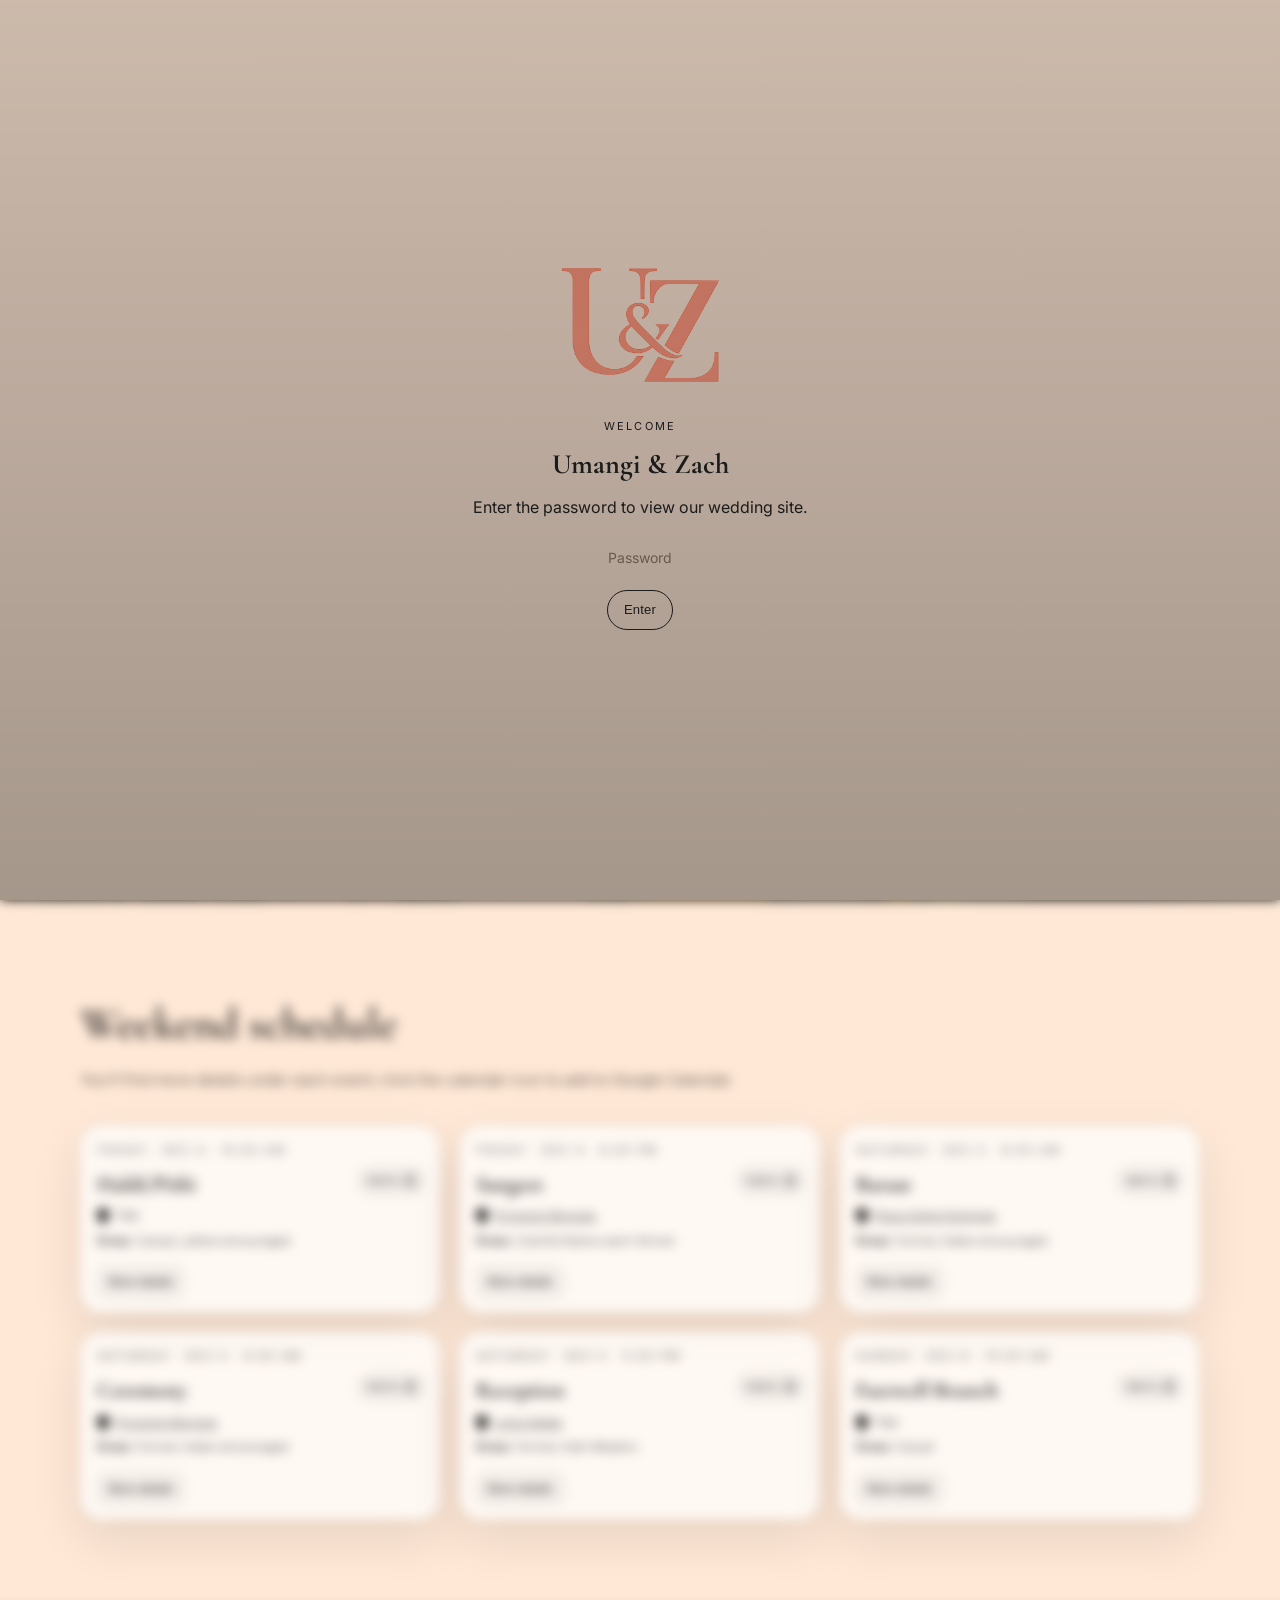
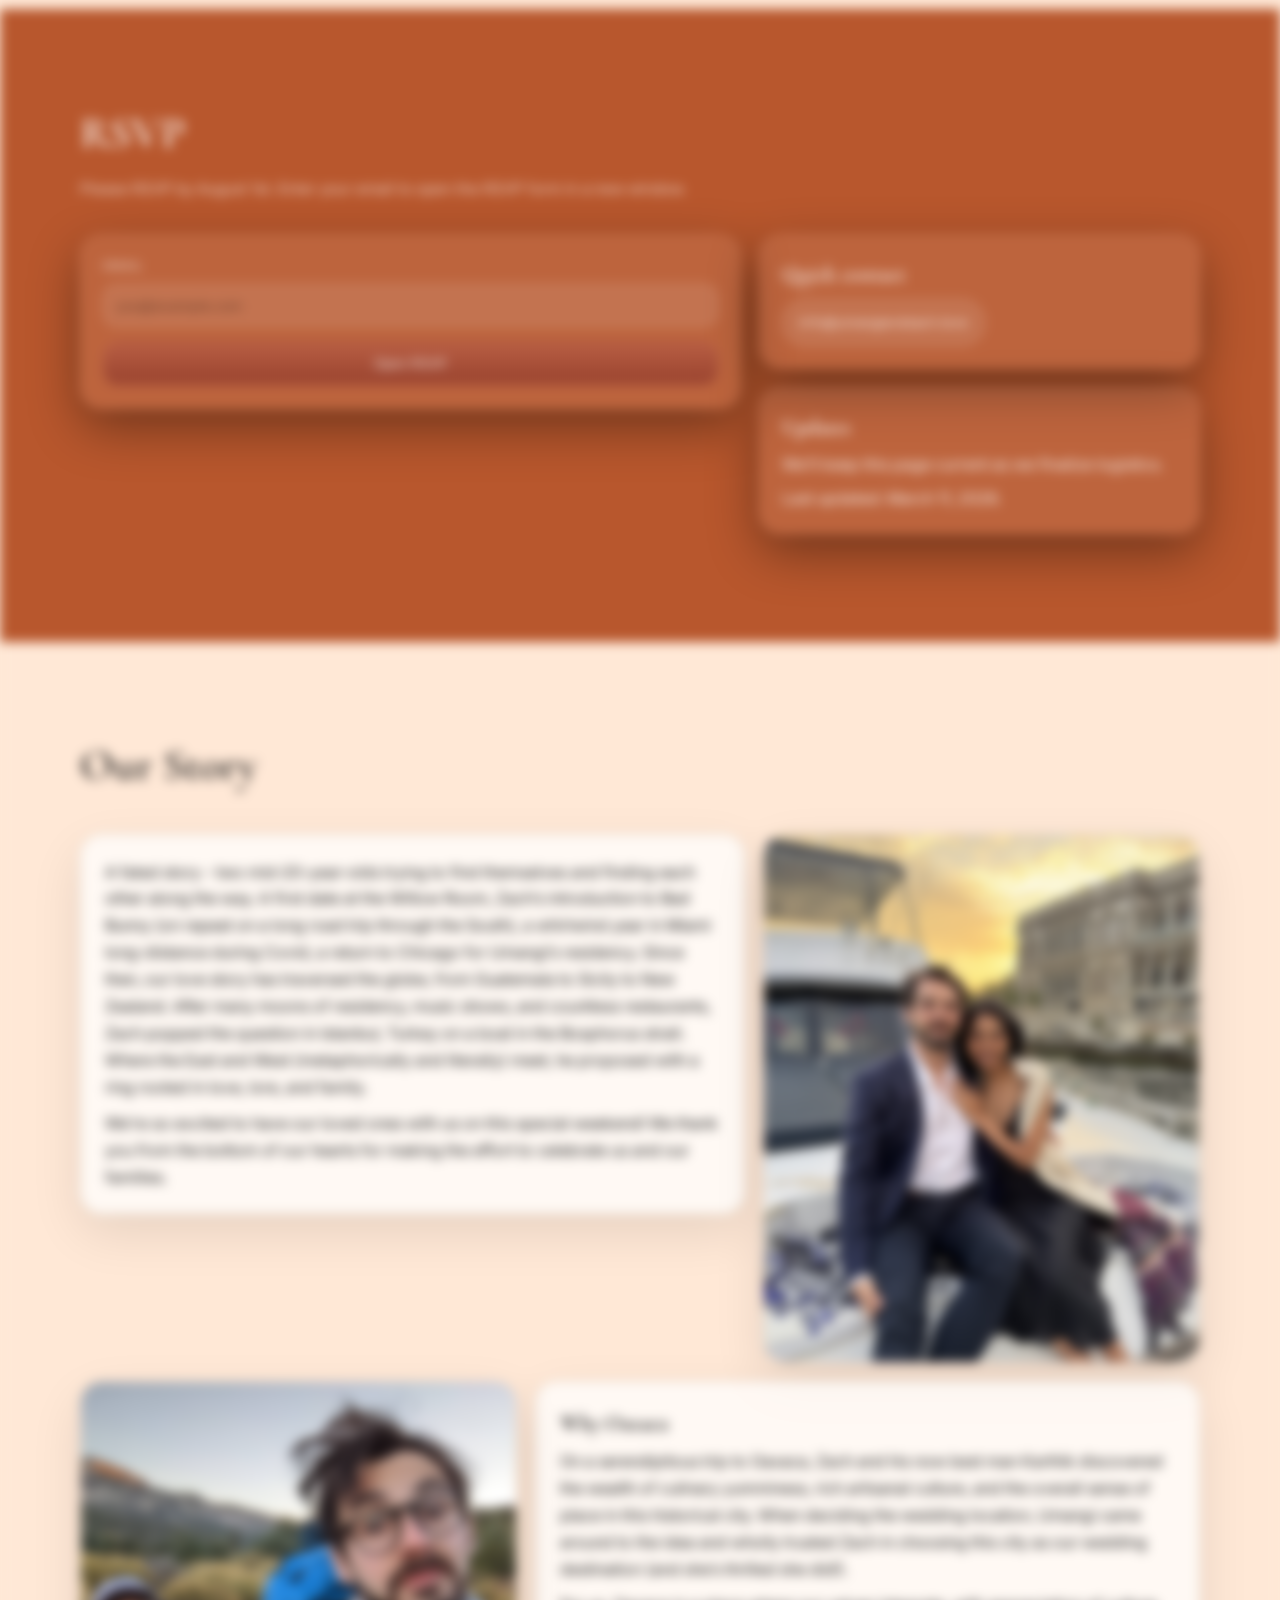
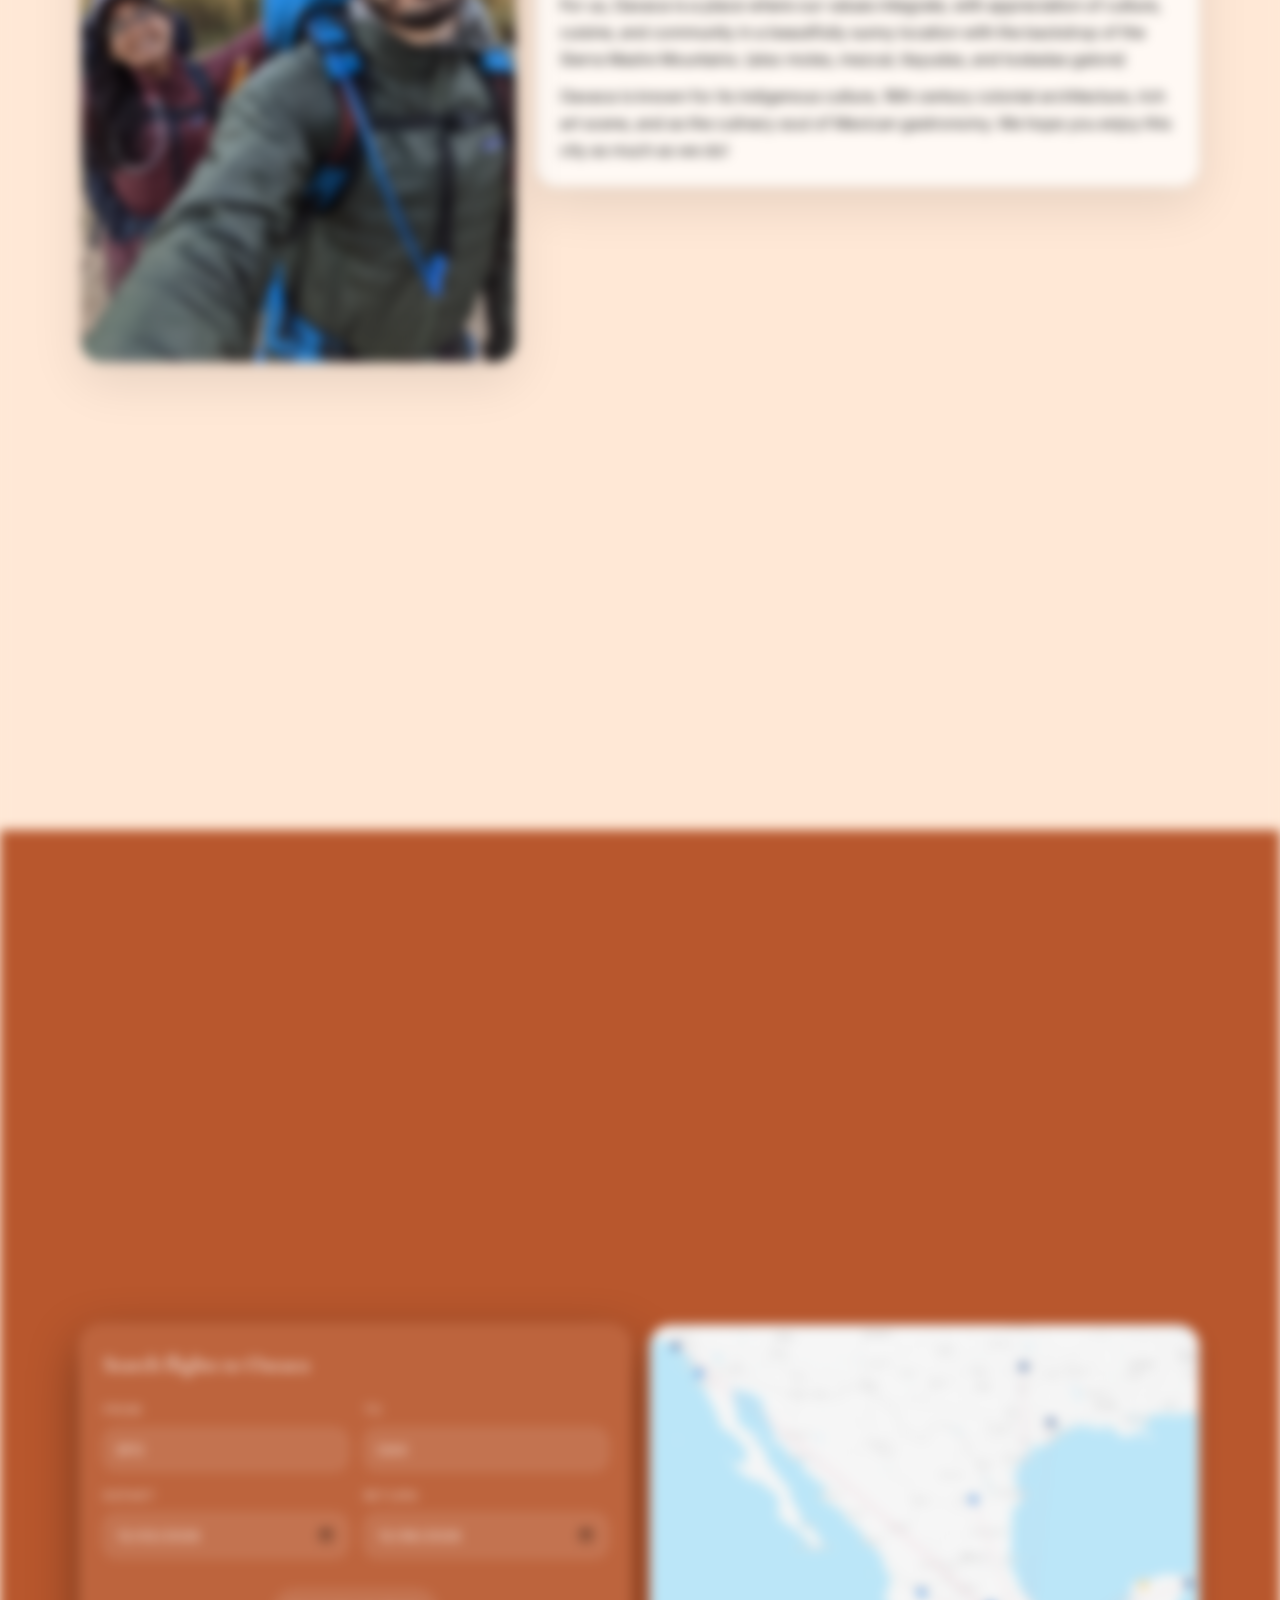
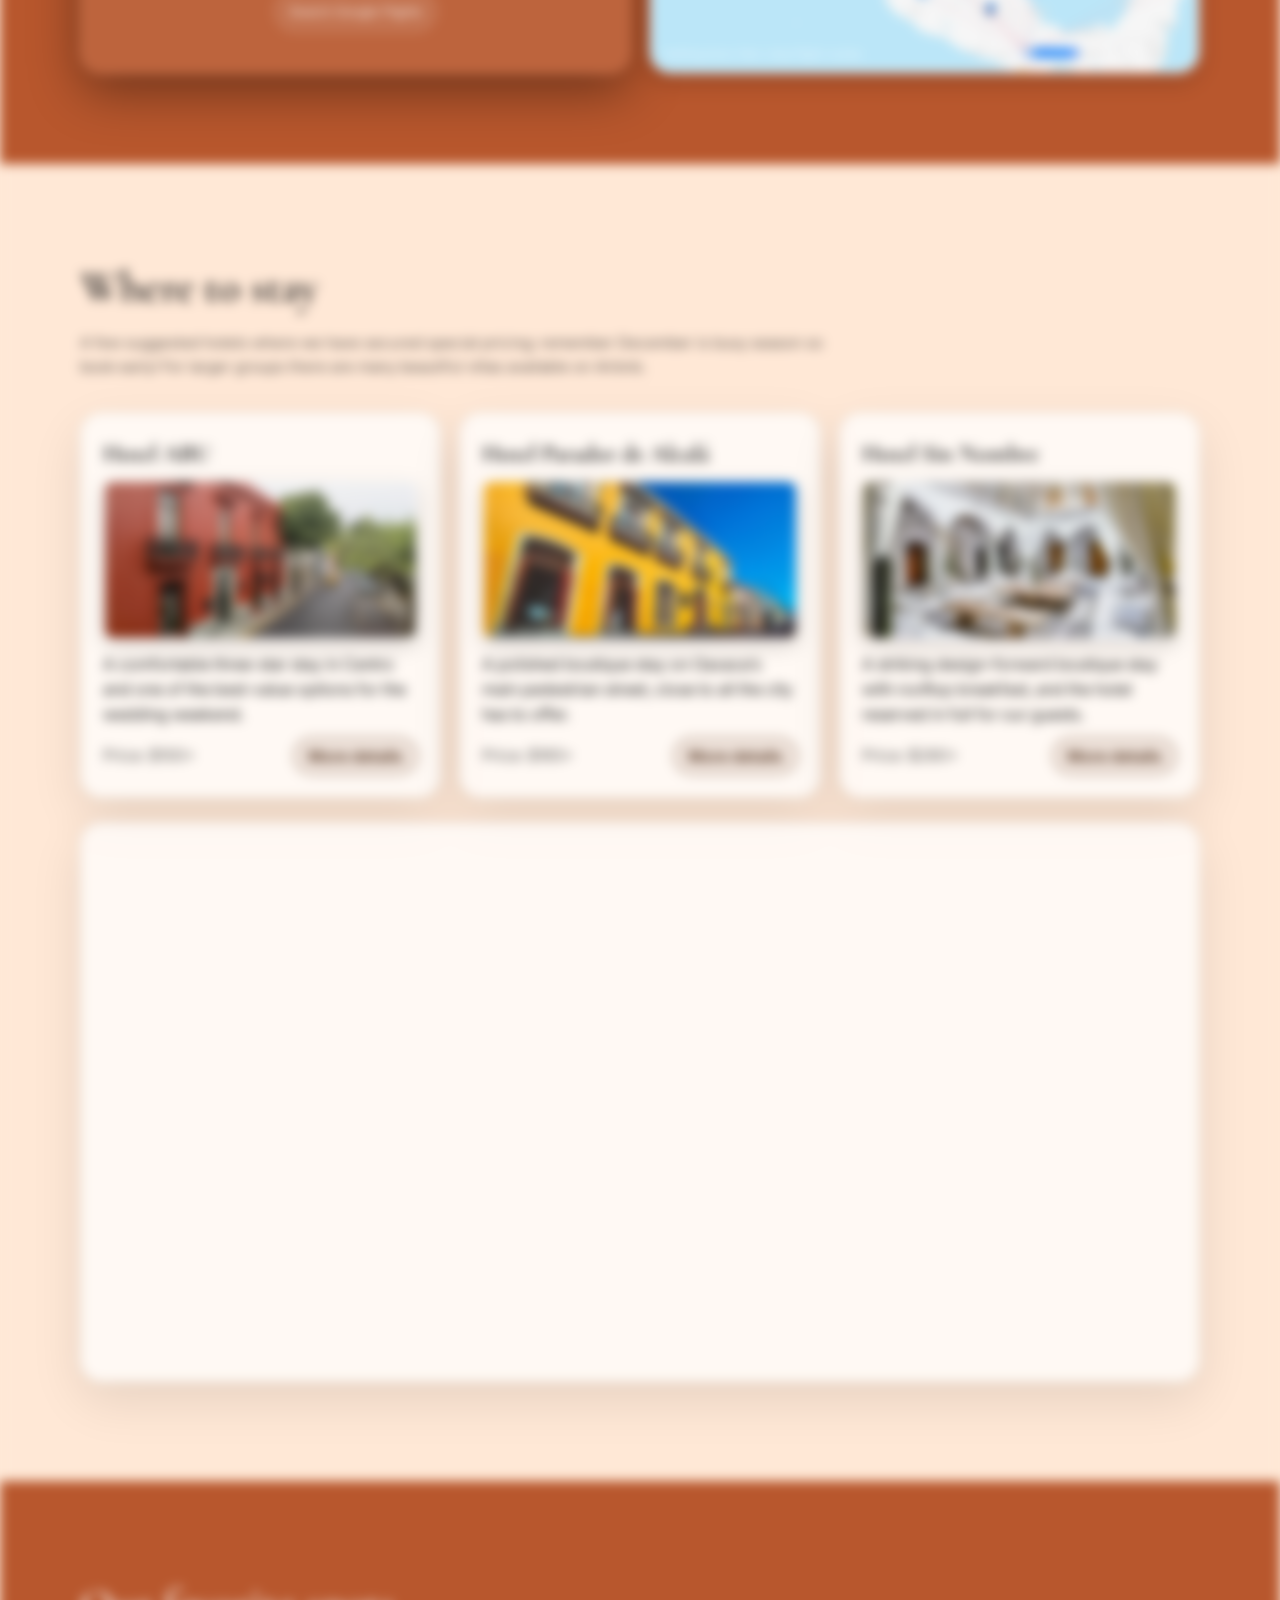
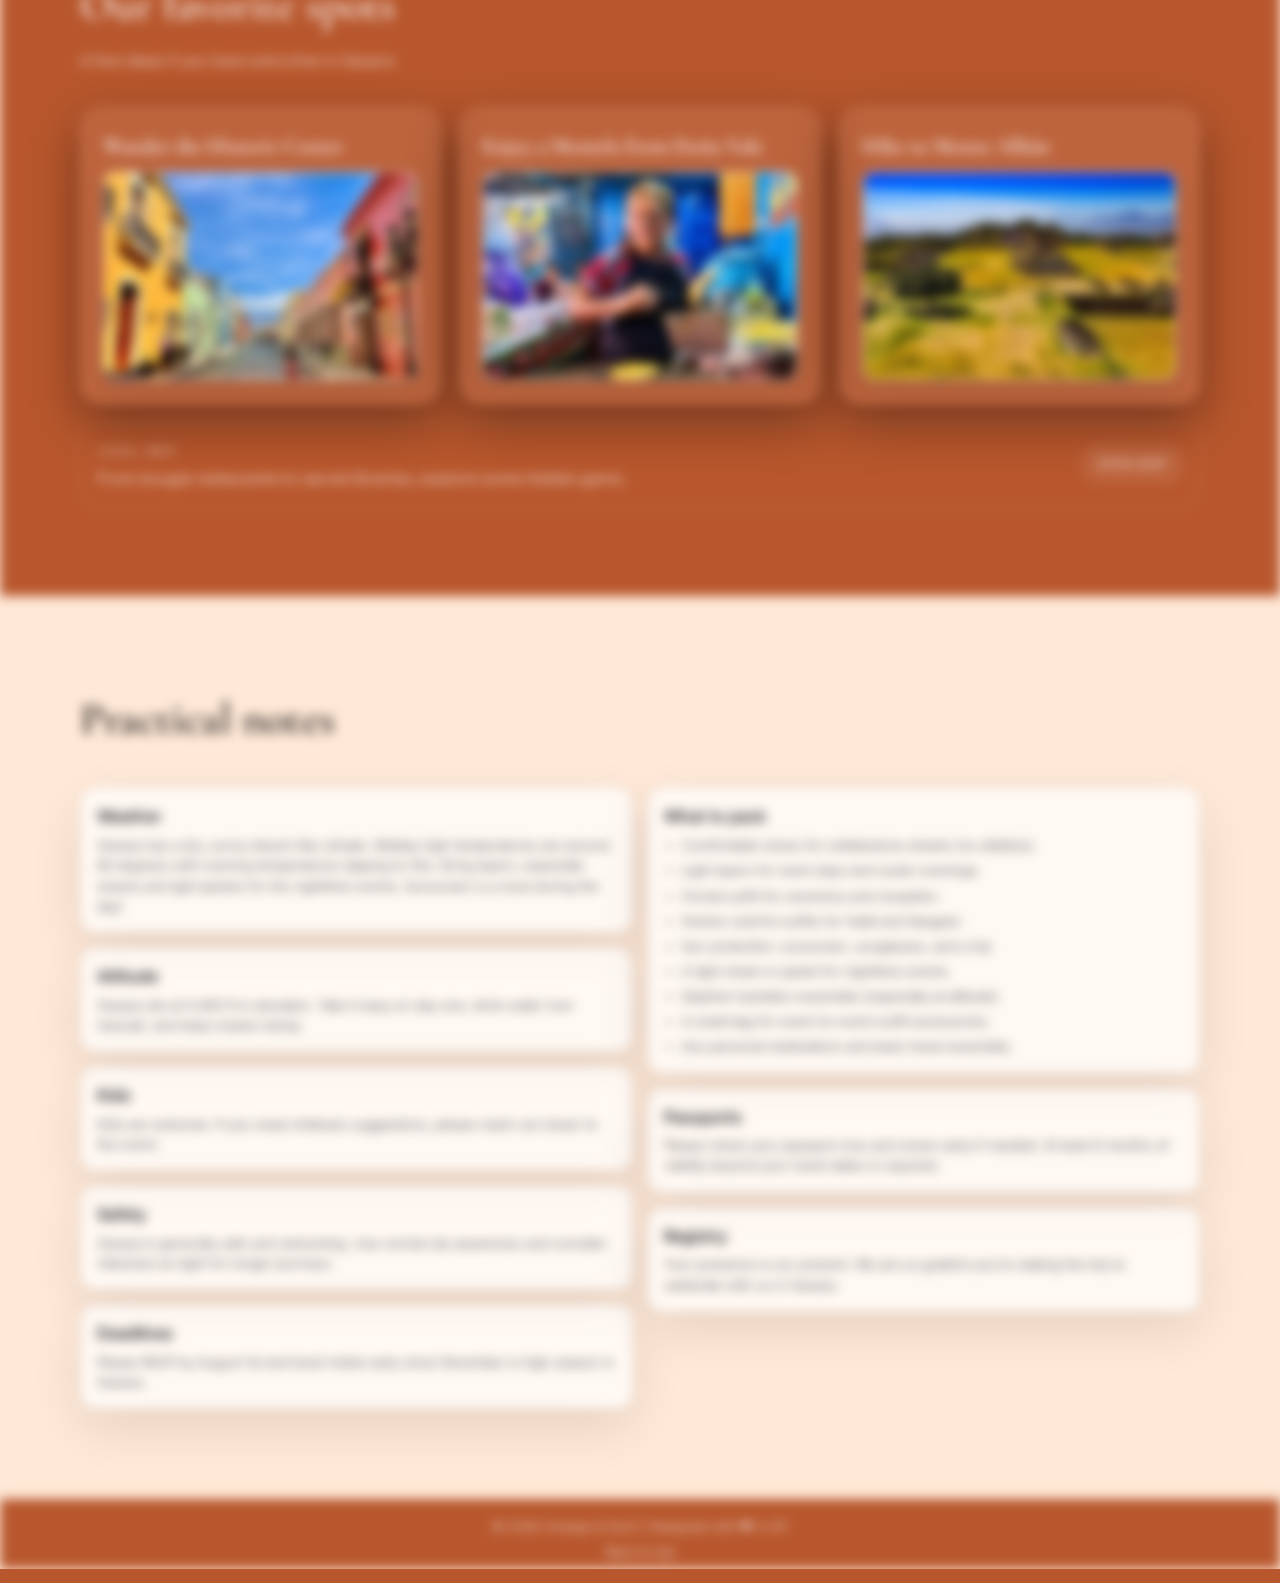
==== commit 8cab5aa3: "Refresh copy updates and replace story photo4" ====
--- a/5t6y7u8k/index.html
+++ b/5t6y7u8k/index.html
@@ -128,7 +128,7 @@
           <div class="card reveal story-layout__why">
             <h3>Why Oaxaca</h3>
             <p class="story-prose">
-              On a serendipitous trip to Oaxaca, Zach and his now best man Karthik discovered the wealth of culinary yumminess, rich artisanal culture, and the overall sense of place in this historical city. When deciding the wedding location, Umangi came around to the idea and wholly trusted Zach in deciding this city as our wedding destination (and she&rsquo;s thrilled she did!).
+              On a serendipitous trip to Oaxaca, Zach and his now best man Karthik discovered the wealth of culinary yumminess, rich artisanal culture, and the overall sense of place in this historical city. When deciding the wedding location, Umangi came around to the idea and wholly trusted Zach in choosing this city as our wedding destination (and she&rsquo;s thrilled she did!).
             </p>
             <p class="story-prose">
               For us, Oaxaca is a place where our values integrate, with appreciation of culture, cuisine, and community in a beautifully sunny location with the backdrop of the Sierra Madre Mountains. (also moles, mezcal, tlayudas, and tostadas galore)
@@ -153,13 +153,13 @@
           <div class="card reveal story-layout__expect">
             <h3>What to Expect</h3>
             <p class="story-prose">
-              We are excited to bring our family, friends, and loved ones to join us for the merging of two families, Indian wedding style, in beautiful Oaxaca! In keeping with Hindu wedding traditions, our wedding will have four events: Haldi/Pithi, Sangeet, Wedding ceremony and Reception. Bring your Indian lehengas, bright colorful clothes, and open hearts for a weekend full of joy, tradition, and cultural experiences.
+              We are excited to bring our family, friends, and loved ones to join us for the merging of two families, Indian wedding style, in beautiful Oaxaca! In keeping with Hindu wedding traditions, our wedding will have four events: Haldi/Pithi, Sangeet, the Wedding Ceremony, and the Reception. Bring your Indian lehengas, bright colorful clothes, and open hearts for a weekend full of joy, tradition, and cultural experiences.
             </p>
           </div>
 
           <figure class="story-photo-card reveal story-layout__photo4">
             <button class="story-photo-card__btn" type="button" data-lightbox="assets/photo4.jpg" data-lightbox-alt="Umangi and Zachary celebrating together">
-              <img src="assets/photo4.jpg" alt="Umangi and Zachary celebrating together" width="2316" height="2300" loading="lazy" />
+              <img src="assets/photo4.jpg" alt="Umangi and Zachary celebrating together" width="2316" height="2506" loading="lazy" />
             </button>
           </figure>
         </div>
@@ -265,7 +265,7 @@
               <p class="event-card__day">Saturday · Dec 5 · 5:00 PM</p>
               <div class="event-card__title-row">
                 <h3 class="event-card__title">Reception</h3>
-                <a class="event-card__cta event-card__cta--inline" href="https://calendar.google.com/calendar/render?action=TEMPLATE&text=Reception&dates=20261205T170000%2F20261206T000000&details=About%3A%20Join%20us%20for%20a%20night%20to%20celebrate%20and%20dance%20away%20after%20the%20ceremony%20in%20a%20beautiful%20agave%20farm%20on%20the%20outskirts%20of%20town.%0A%0ADress%3A%20Indian%20eveningwear%20or%20Western%20formal%20attire%20are%20both%20welcome.%20Rich%20colors%20and%20statement%20accessories%20are%20welcome.%20This%20is%20an%20outdoor%20event%2C%20heaters%20will%20be%20present%20and%20ladies%20should%20plan%20to%20bring%20shawls%20and%2For%20light%20jackets%20for%20the%20evening.%20Again%2C%20no%20stilettos%2C%20this%20is%20an%20elevated%20but%20natural%20venue.%0A%0ATransportation%3A%20Transportation%20will%20be%20provided%20to%20and%20from%20the%20venue%20throughout%20the%20evening.%20Details%20on%20pickup%20locations%20will%20be%20shared%20closer%20to%20the%20wedding.%0A%0ATimes%20may%20shift%20slightly%3B%20please%20check%20the%20website%20for%20updates.&location=Loma%20Noble%2C%20Oaxaca%2C%20Mexico&ctz=America%2FMexico_City" target="_blank" rel="noreferrer">
+                <a class="event-card__cta event-card__cta--inline" href="https://calendar.google.com/calendar/render?action=TEMPLATE&text=Reception&dates=20261205T170000%2F20261206T000000&details=About%3A%20Join%20us%20for%20a%20night%20to%20celebrate%20and%20dance%20away%20after%20the%20ceremony%20in%20a%20beautiful%20wild%20agave%20sanctuary%20on%20the%20outskirts%20of%20town.%0A%0ADress%3A%20Indian%20eveningwear%20or%20Western%20formal%20attire%20are%20both%20welcome.%20Rich%20colors%20and%20statement%20accessories%20are%20welcome.%20This%20is%20an%20outdoor%20event%2C%20heaters%20will%20be%20present%20and%20ladies%20should%20plan%20to%20bring%20shawls%20and%2For%20light%20jackets%20for%20the%20evening.%20Again%2C%20no%20stilettos%2C%20ladies%3B%20this%20is%20an%20agave%20farm%20with%20patches%20of%20gravel%20and%20sand.%0A%0ATransportation%3A%20Transportation%20will%20be%20provided%20to%20and%20from%20the%20venue%20throughout%20the%20evening.%20Details%20on%20pickup%20locations%20will%20be%20shared%20closer%20to%20the%20wedding.%0A%0ATimes%20may%20shift%20slightly%3B%20please%20check%20the%20website%20for%20updates.&location=Loma%20Noble%2C%20Oaxaca%2C%20Mexico&ctz=America%2FMexico_City" target="_blank" rel="noreferrer">
                   Add to <span class="event-card__cta-icon" aria-hidden="true"></span>
                 </a>
               </div>
@@ -571,7 +571,7 @@
                 We’ll keep this page current as we finalize logistics.
               </p>
               <p class="muted">
-                Last updated: March 10, 2026.
+                Last updated: March 11, 2026.
               </p>
             </div>
           </div>
@@ -651,7 +651,7 @@
       <div class="event-modal__section">
         <h4>About</h4>
         <p>
-          The Hindu wedding ceremony is a sacred and symbolic celebration of love, commitment, and unity. Rooted in ancient Vedic tradition and aligned with the Muhurat, the ceremony is led by a priest through a series of pujas, and vows. These traditions symbolize the spiritual merging of two souls, to journey together through the ups and downs of life.
+          The Hindu wedding ceremony is a sacred and symbolic celebration of love, commitment, and unity. Rooted in ancient Vedic tradition and aligned with the Muhurat, the ceremony is led by a priest through a series of pujas and vows. These traditions symbolize the spiritual merging of two souls, to journey together through the ups and downs of life.
         </p>
       </div>
       <div class="event-modal__section">
@@ -669,12 +669,12 @@
       <div class="event-modal__section">
         <h4>About</h4>
         <p>
-          Join us for a night to celebrate and dance away after the ceremony in a beautiful agave farm on the outskirts of town.
+          Join us for a night to celebrate and dance away after the ceremony in a beautiful wild agave sanctuary on the outskirts of town.
         </p>
       </div>
       <div class="event-modal__section">
         <h4>Dress</h4>
-        <p>Indian eveningwear or Western formal attire are both welcome. Rich colors and statement accessories are welcome. This is an outdoor event, heaters will be present and ladies should plan to bring shawls and/or light jackets for the evening. Again, no stilettos, this is an elevated but natural venue.</p>
+        <p>Indian eveningwear or Western formal attire are both welcome. Rich colors and statement accessories are welcome. This is an outdoor event, heaters will be present and ladies should plan to bring shawls and/or light jackets for the evening. Again, no stilettos, ladies; this is an agave farm with patches of gravel and sand.</p>
         <p class="event-modal__outfit-inspo"><a class="pinterest-link" href="https://pin.it/3LeWzgsSF" target="_blank" rel="noreferrer">Pinterest board</a></p>
       </div>
       <div class="event-modal__section">
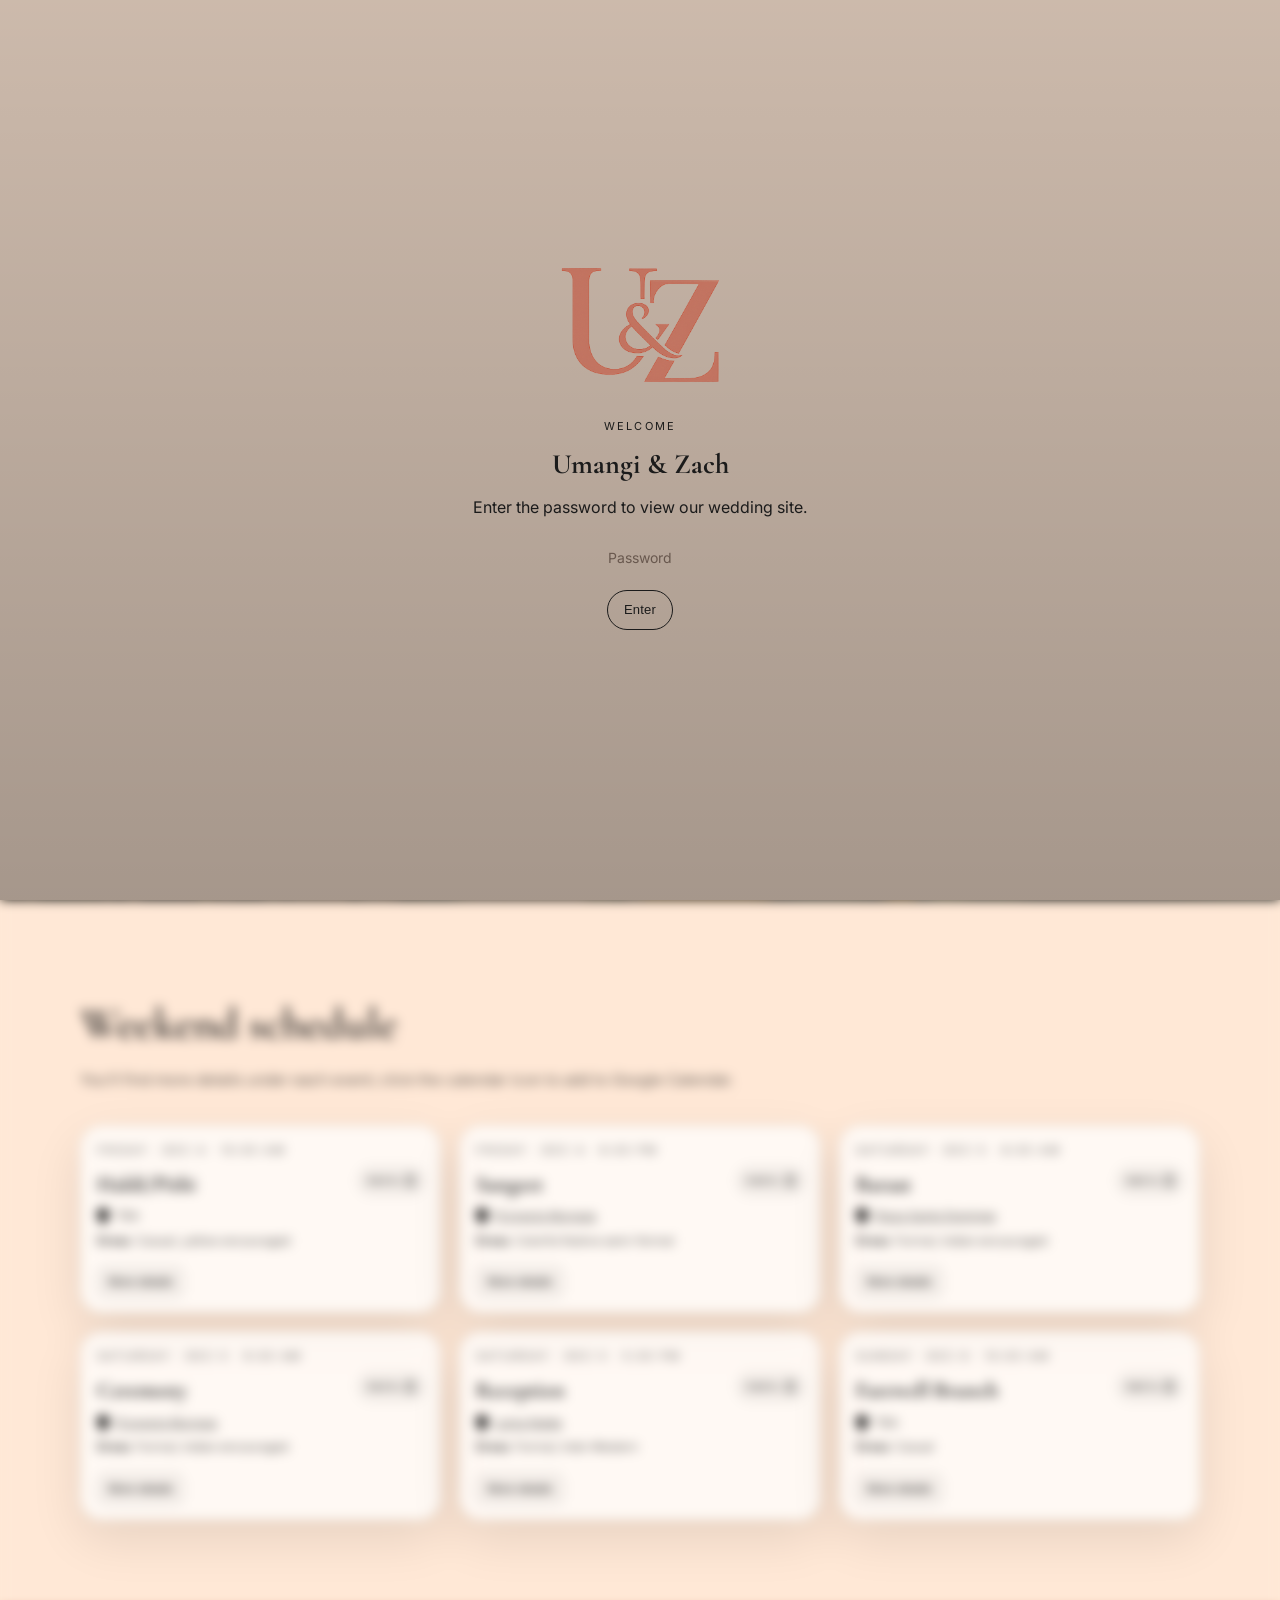
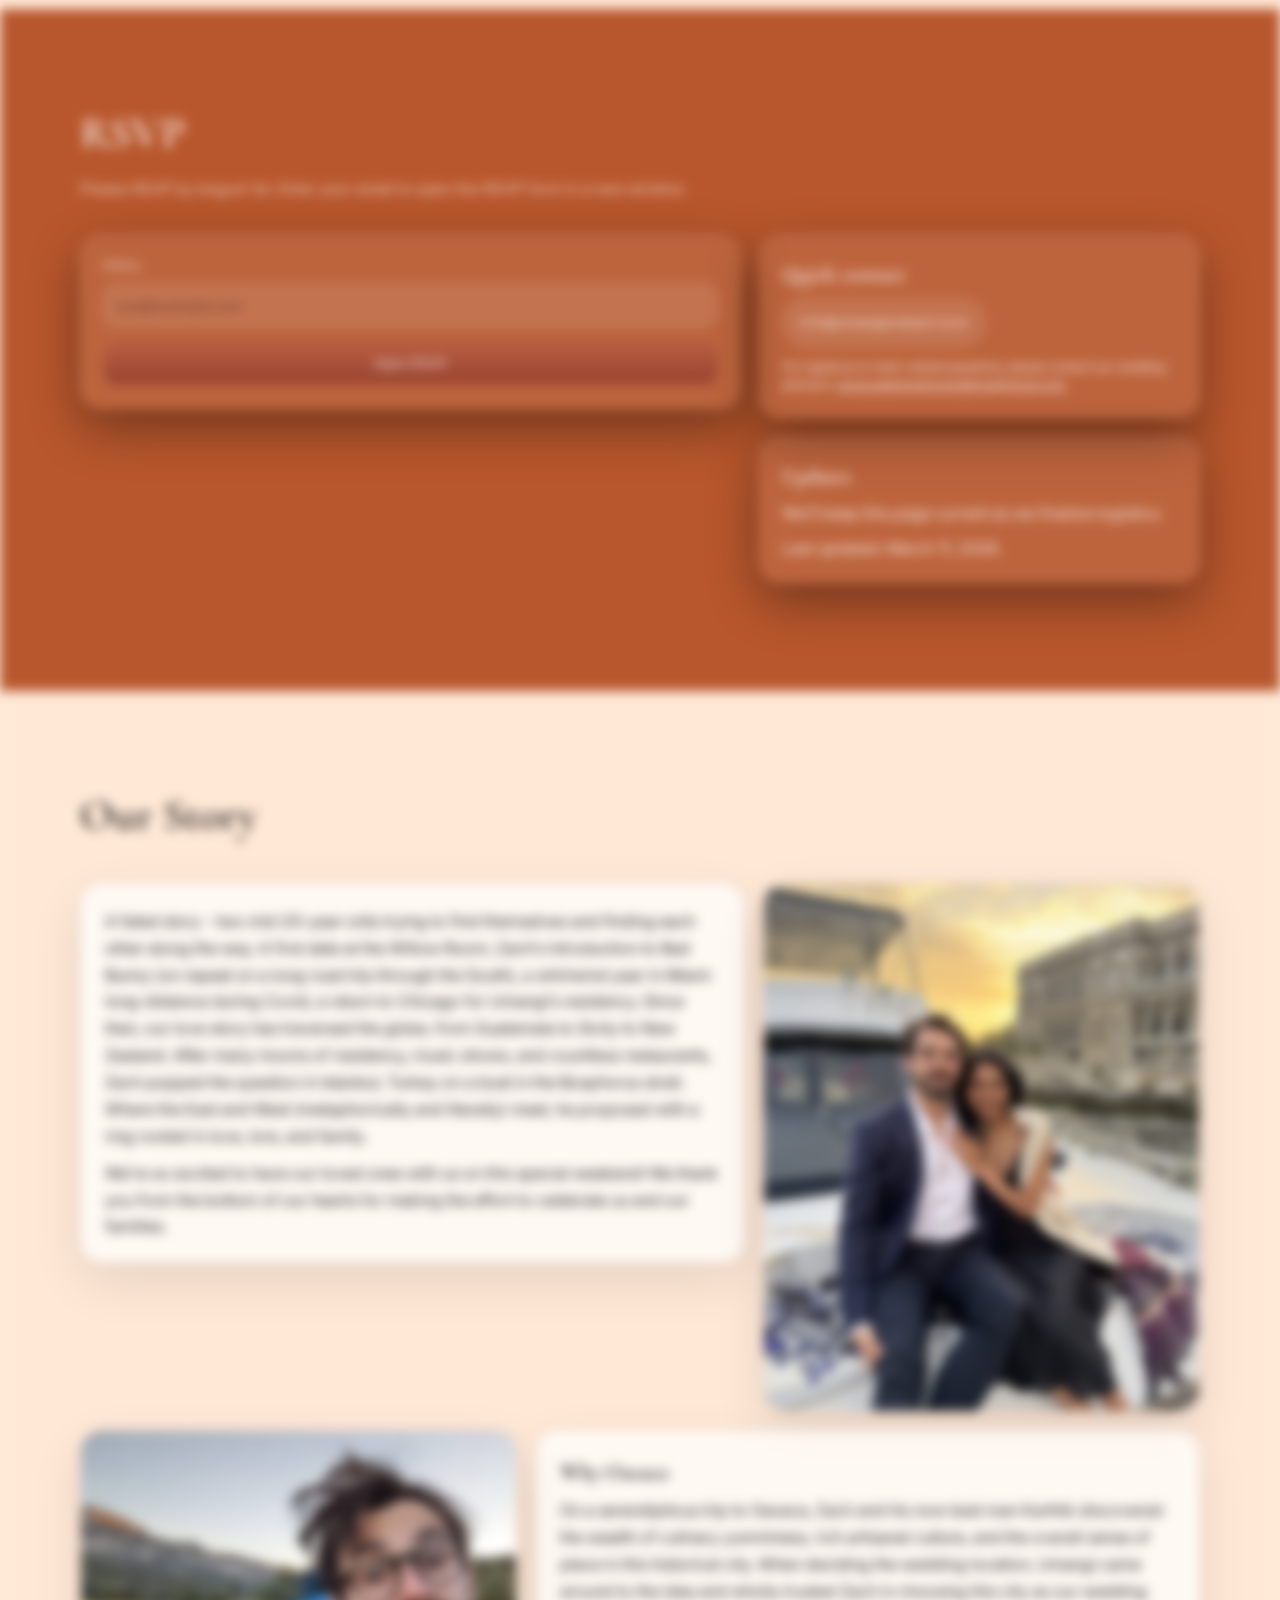
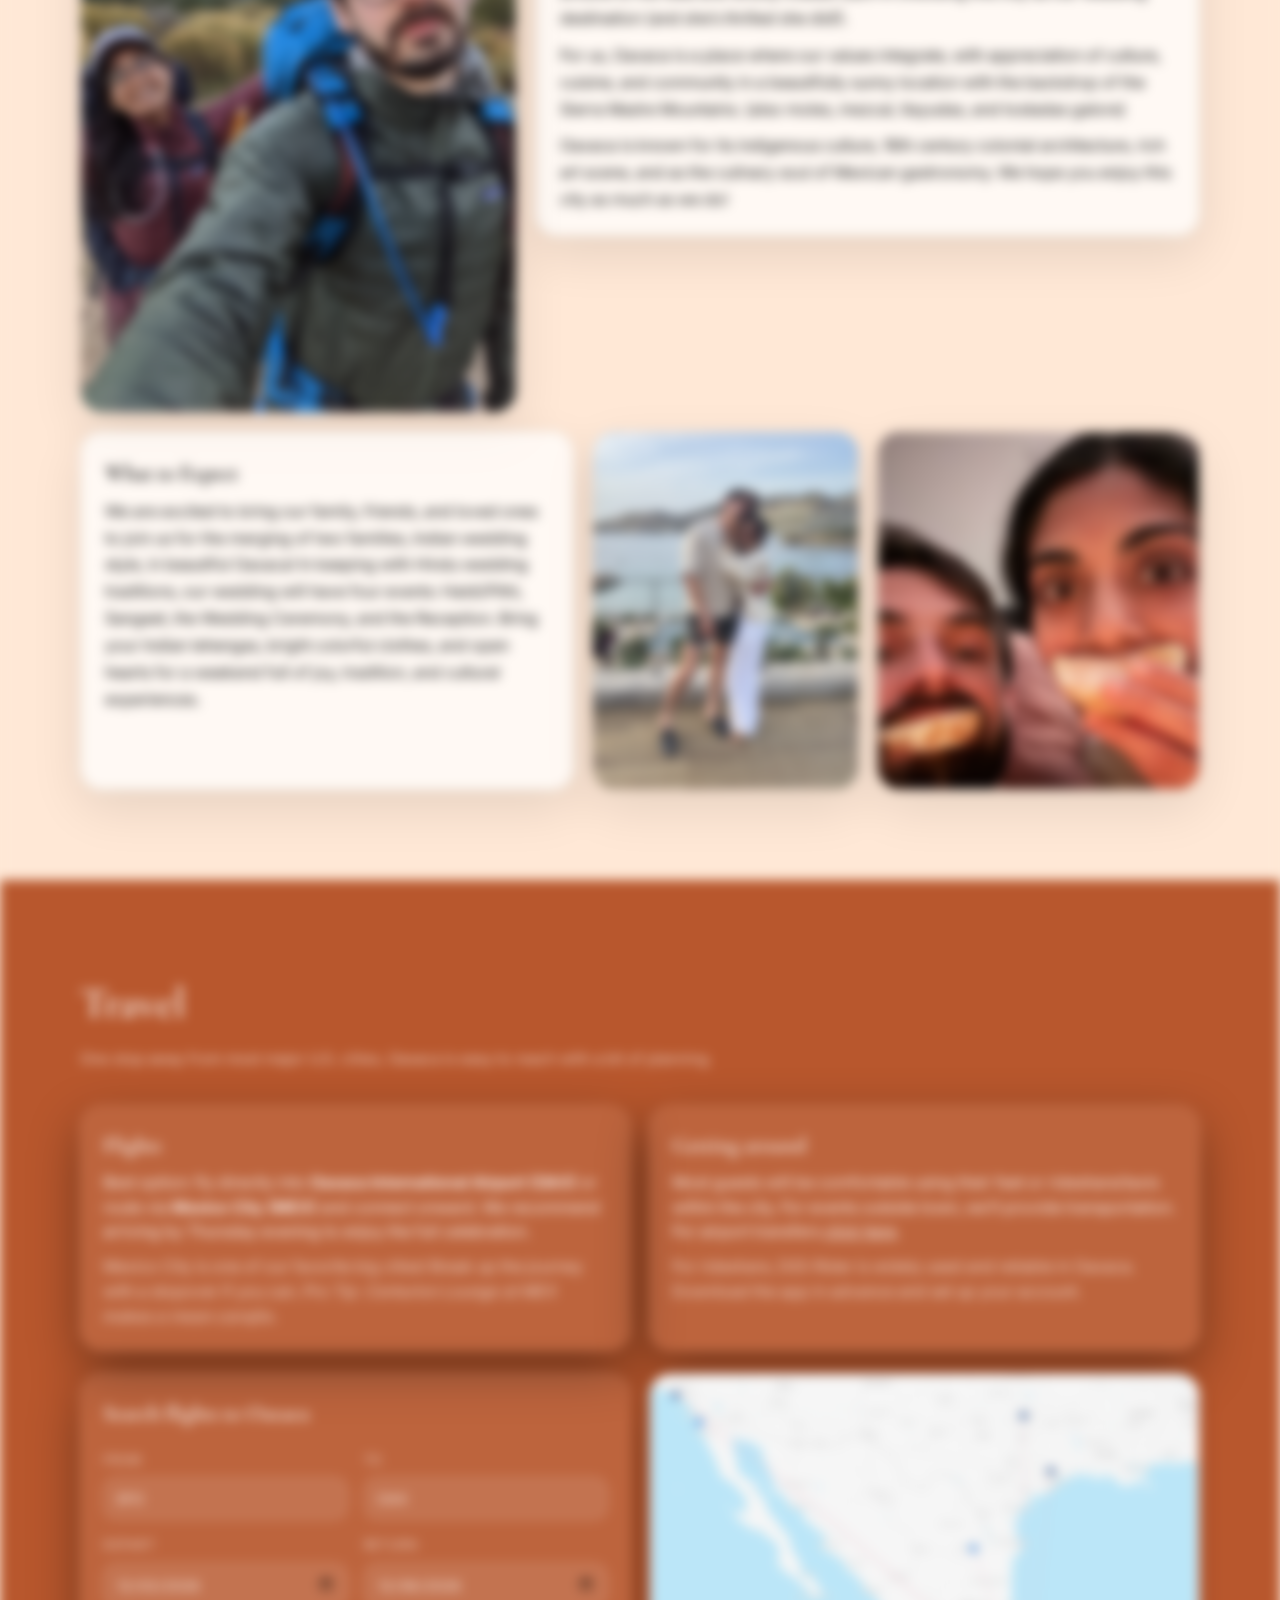
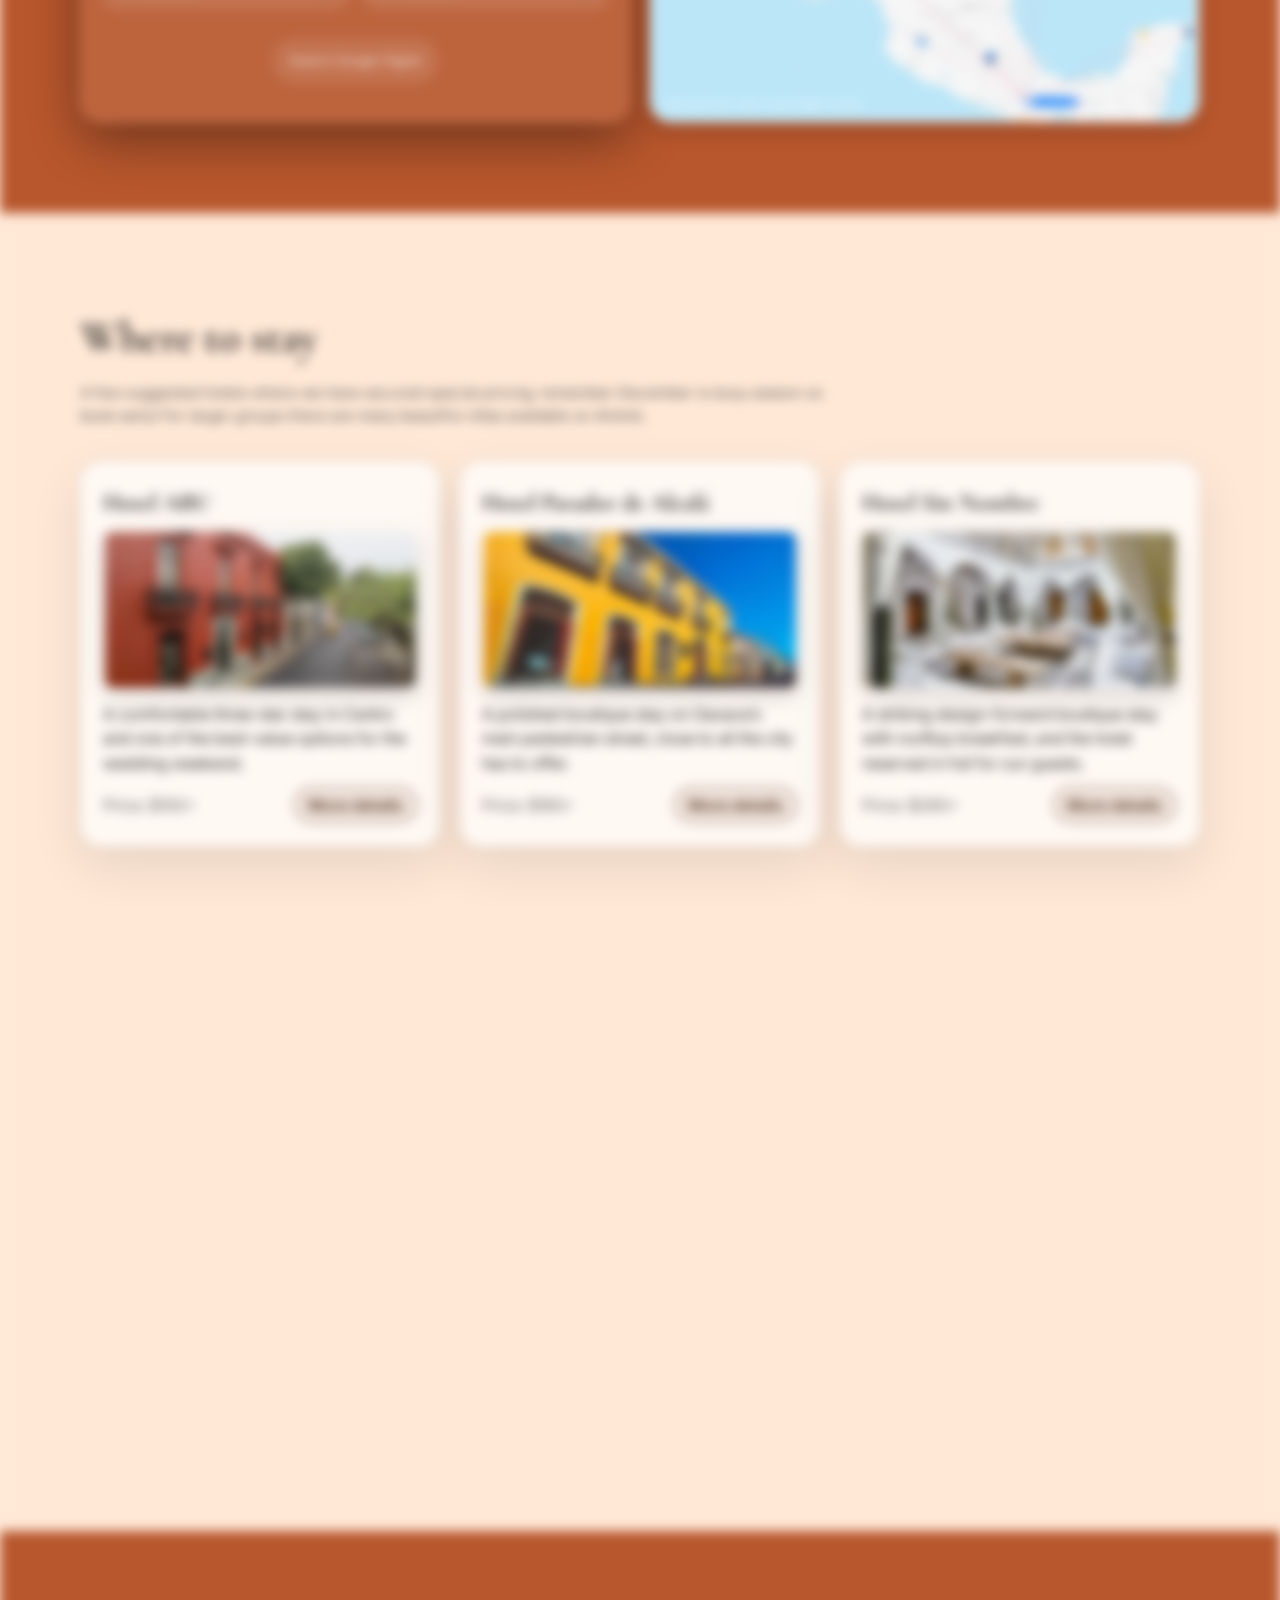
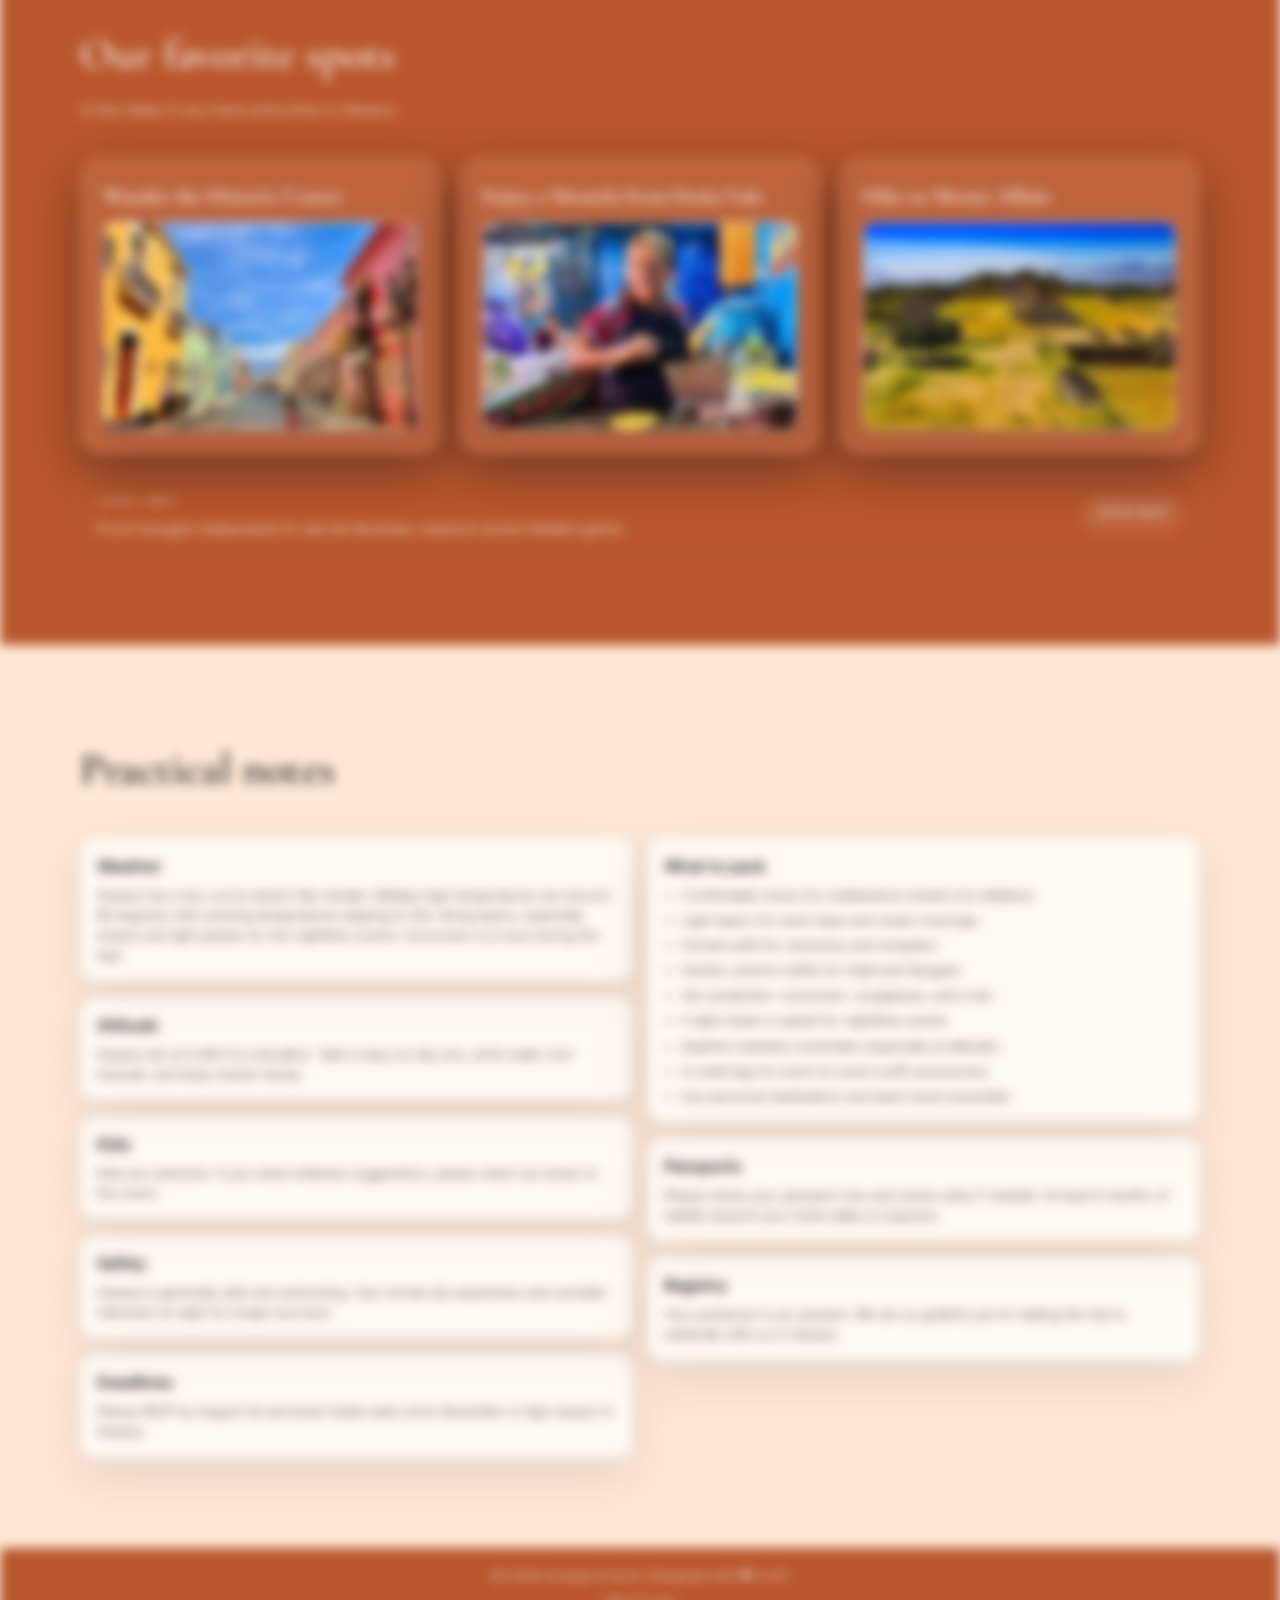
==== commit eef88107: "Polish wedding site interactions and media" ====
--- a/5t6y7u8k/index.html
+++ b/5t6y7u8k/index.html
@@ -459,7 +459,7 @@
 
           <a class="card card--link reveal" href="https://www.google.com/maps/d/viewer?mid=1KO7G_dN8E0j9KfL0mjCIT1XXXEkfMoM&ll=17.056903200000008%2C-96.73284620000001&z=19" target="_blank" rel="noreferrer">
             <h3>Enjoy a Memela from Doña Vale</h3>
-            <img class="card-image" src="assets/markets.png" alt="Oaxaca market scene" loading="lazy" />
+            <img class="card-image" src="assets/markets.jpg" alt="Oaxaca market scene" loading="lazy" />
           </a>
 
           <a class="card card--link reveal" href="https://www.google.com/maps/d/viewer?mid=1KO7G_dN8E0j9KfL0mjCIT1XXXEkfMoM&ll=17.043938630712056%2C-96.76832854942779&z=18" target="_blank" rel="noreferrer">
@@ -563,6 +563,10 @@
             <div class="card">
               <h3>Quick contact</h3>
               <a class="btn btn--ghost" href="mailto:info@umangiandzach.love">info@umangiandzach.love</a>
+              <p class="muted" style="margin-top:12px;font-size:12px;">
+                For logistical or hotel-related questions, please contact our wedding planners:
+                <a class="inline-link" href="mailto:oaxacadestinationweddings@gmail.com">oaxacadestinationweddings@gmail.com</a>
+              </p>
             </div>
 
             <div class="card">
--- a/5t6y7u8k/assets/css/styles.css
+++ b/5t6y7u8k/assets/css/styles.css
@@ -1079,6 +1079,16 @@
   cursor: pointer;
 }
 .image-modal__close:hover{ background: rgba(0,0,0,.55); }
+.image-modal__close:focus-visible,
+.event-modal__close:focus-visible,
+.event-card__details-trigger:focus-visible,
+.stay-card__details-trigger:focus-visible,
+.modal-trigger:focus-visible,
+.story-photo-card__btn:focus-visible,
+.image-card__btn:focus-visible{
+  outline: 3px solid var(--clay);
+  outline-offset: 3px;
+}
 
 /* Event cards */
 .event-card{
